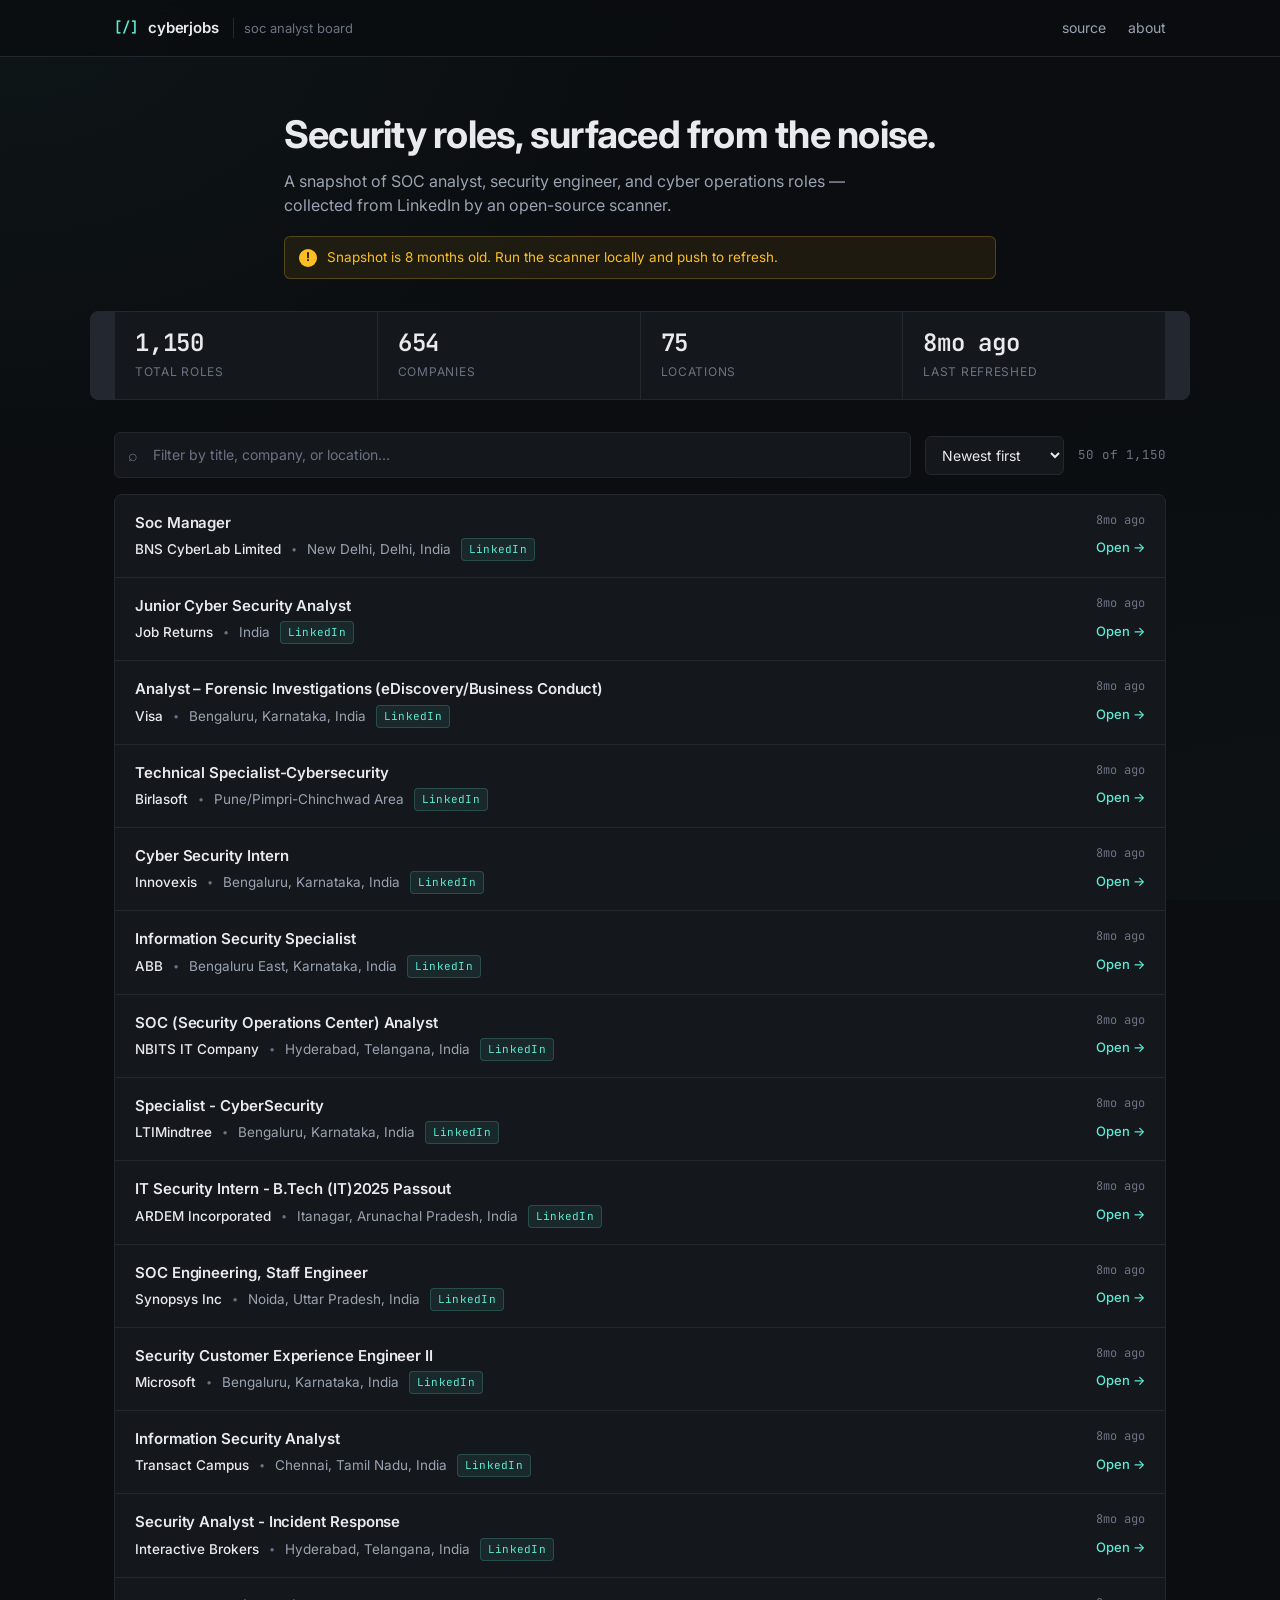
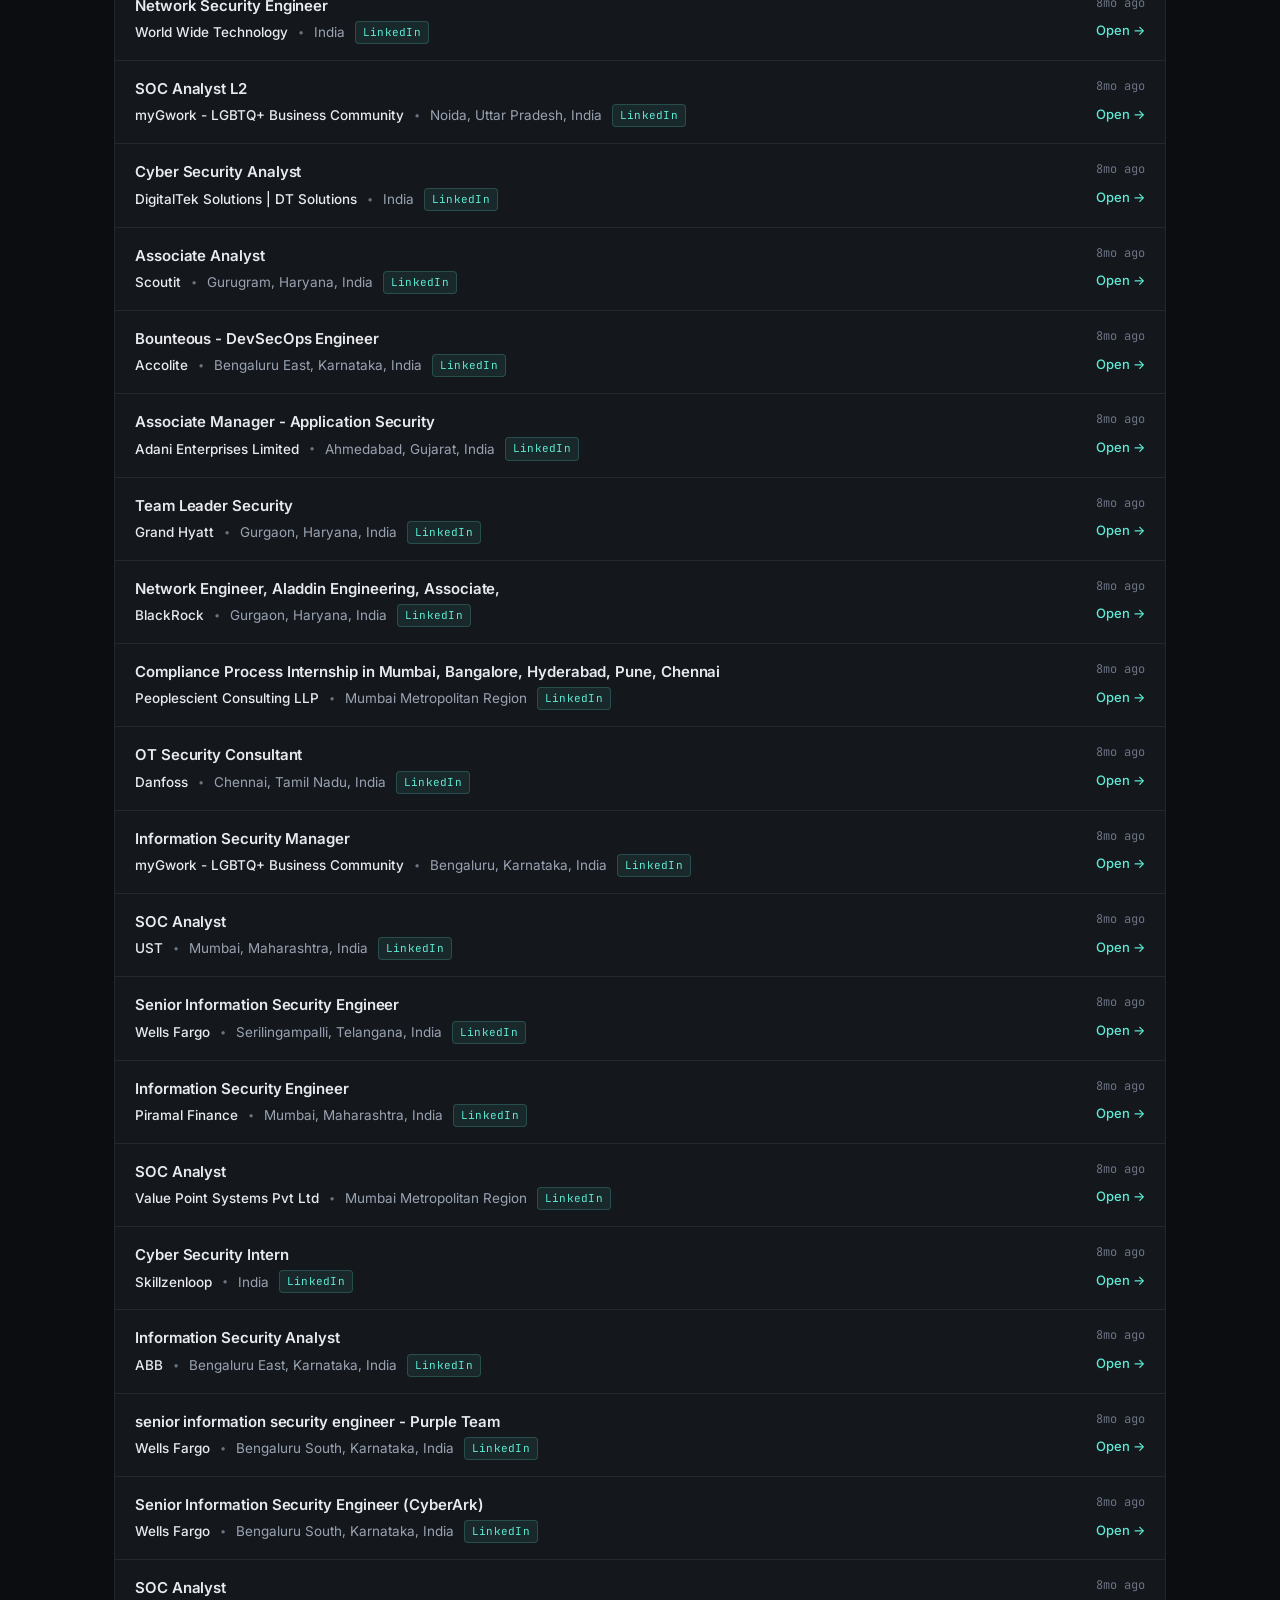
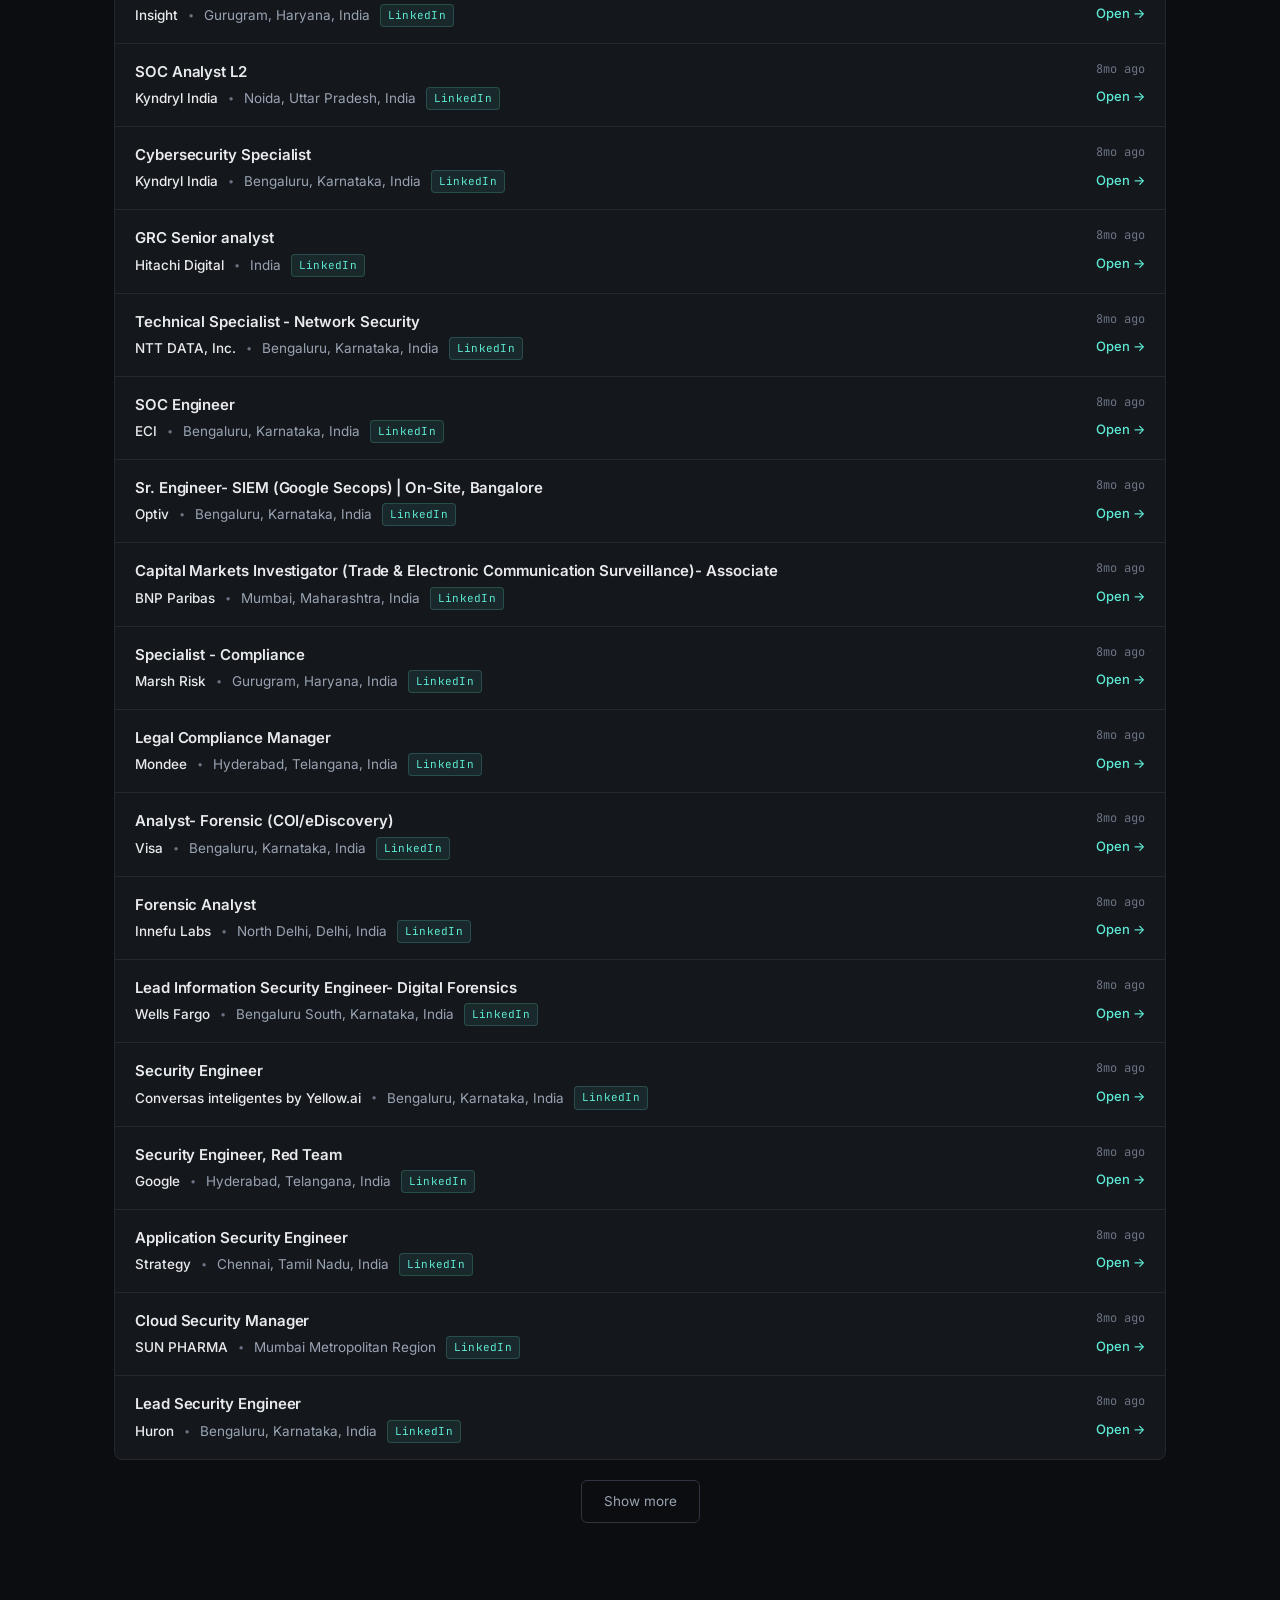
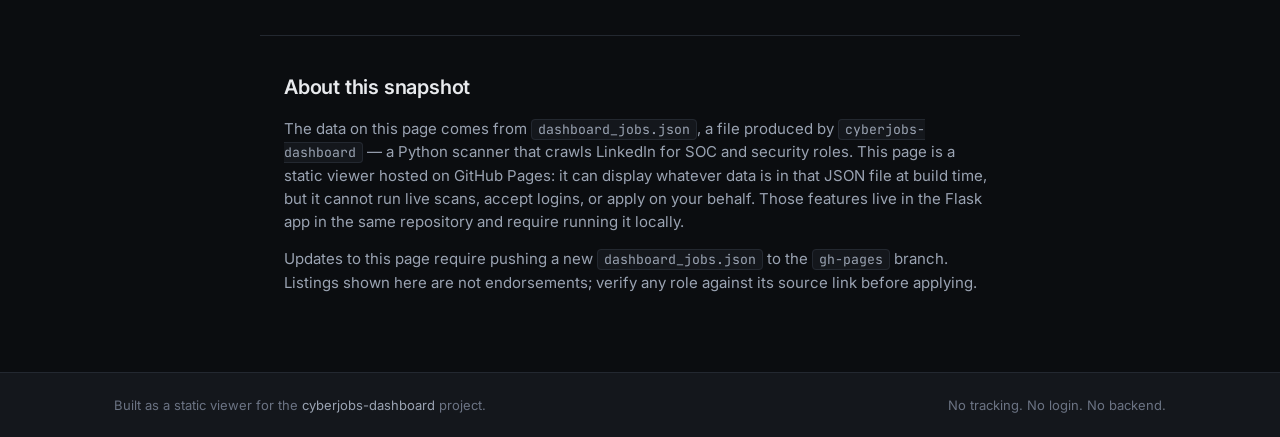
==== index.html @ ab45342b "Static GitHub Pages viewer for cyberjobs-dashboard Single-page static site that reads dashboard_jobs" ====
<!DOCTYPE html>
<html lang="en">
<head>
<meta charset="UTF-8">
<meta name="viewport" content="width=device-width, initial-scale=1.0">
<title>cyberjobs — SOC analyst job board</title>
<meta name="description" content="Curated SOC, security analyst, and cyber operations roles, scraped from LinkedIn and refreshed periodically.">
<meta name="color-scheme" content="dark">
<link rel="preconnect" href="https://fonts.googleapis.com">
<link rel="preconnect" href="https://fonts.gstatic.com" crossorigin>
<link href="https://fonts.googleapis.com/css2?family=Inter:wght@400;500;600;700&family=JetBrains+Mono:wght@400;500;600&display=swap" rel="stylesheet">
<link rel="stylesheet" href="assets/style.css">
</head>
<body>

<header class="top">
  <div class="container top__inner">
    <a class="brand" href="./">
      <span class="brand__mark" aria-hidden="true">[/]</span>
      <span class="brand__name">cyberjobs</span>
      <span class="brand__sub">soc analyst board</span>
    </a>
    <nav class="top__nav">
      <a href="https://github.com/abhiiibabariya-dev/cyberjobs-dashboard" rel="noopener">source</a>
      <a href="#about">about</a>
    </nav>
  </div>
</header>

<main>
  <section class="hero container">
    <h1>Security roles, surfaced from the noise.</h1>
    <p class="hero__lead">A snapshot of SOC analyst, security engineer, and cyber operations roles &mdash; collected from LinkedIn by an open-source scanner.</p>
    <div class="stale-banner" id="staleBanner" hidden></div>
  </section>

  <section class="stats container" aria-label="Dataset summary">
    <div class="stat">
      <div class="stat__value" id="statJobs">&mdash;</div>
      <div class="stat__label">total roles</div>
    </div>
    <div class="stat">
      <div class="stat__value" id="statCompanies">&mdash;</div>
      <div class="stat__label">companies</div>
    </div>
    <div class="stat">
      <div class="stat__value" id="statLocations">&mdash;</div>
      <div class="stat__label">locations</div>
    </div>
    <div class="stat">
      <div class="stat__value" id="statUpdated">&mdash;</div>
      <div class="stat__label">last refreshed</div>
    </div>
  </section>

  <section class="board container">
    <div class="board__controls">
      <label class="search">
        <span class="search__icon" aria-hidden="true">⌕</span>
        <input id="search" type="search" placeholder="Filter by title, company, or location…" autocomplete="off">
      </label>
      <div class="board__meta">
        <select id="sort" aria-label="Sort">
          <option value="recent">Newest first</option>
          <option value="oldest">Oldest first</option>
          <option value="company">Company A–Z</option>
        </select>
        <span class="count" id="count">0 of 0</span>
      </div>
    </div>

    <ol class="jobs" id="jobs" aria-live="polite"></ol>

    <div class="empty" id="empty" hidden>
      <p>No roles match that filter.</p>
    </div>

    <div class="loadmore" id="loadmoreWrap" hidden>
      <button id="loadmore" type="button">Show more</button>
    </div>
  </section>

  <section class="about container" id="about">
    <h2>About this snapshot</h2>
    <p>
      The data on this page comes from <code>dashboard_jobs.json</code>, a file produced by
      <a href="https://github.com/abhiiibabariya-dev/cyberjobs-dashboard" rel="noopener"><code>cyberjobs-dashboard</code></a>
      &mdash; a Python scanner that crawls LinkedIn for SOC and security roles. This page is a
      static viewer hosted on GitHub Pages: it can display whatever data is in that JSON file at
      build time, but it cannot run live scans, accept logins, or apply on your behalf.
      Those features live in the Flask app in the same repository and require running it locally.
    </p>
    <p class="muted">
      Updates to this page require pushing a new <code>dashboard_jobs.json</code> to the
      <code>gh-pages</code> branch. Listings shown here are not endorsements; verify any role
      against its source link before applying.
    </p>
  </section>
</main>

<footer class="bottom">
  <div class="container bottom__inner">
    <span>Built as a static viewer for the <a href="https://github.com/abhiiibabariya-dev/cyberjobs-dashboard" rel="noopener">cyberjobs-dashboard</a> project.</span>
    <span class="muted">No tracking. No login. No backend.</span>
  </div>
</footer>

<script src="assets/app.js"></script>
</body>
</html>
---- assets/style.css ----
:root {
  --bg: #0b0d10;
  --surface: #14171c;
  --surface-2: #1a1e25;
  --border: #232830;
  --border-strong: #2e3440;
  --text: #e8eaed;
  --text-dim: #9aa3b2;
  --text-muted: #6b7383;
  --accent: #5eead4;
  --accent-dim: #2dd4bf;
  --warn: #fbbf24;
  --shadow: 0 1px 0 rgba(255,255,255,0.02), 0 0 0 1px var(--border);
}

* { box-sizing: border-box; }
html, body { margin: 0; padding: 0; }
body {
  background: var(--bg);
  color: var(--text);
  font-family: 'Inter', system-ui, -apple-system, Segoe UI, Roboto, sans-serif;
  font-size: 15px;
  line-height: 1.55;
  -webkit-font-smoothing: antialiased;
  text-rendering: optimizeLegibility;
  background-image:
    radial-gradient(at top left, rgba(94, 234, 212, 0.04), transparent 40%),
    radial-gradient(at bottom right, rgba(94, 234, 212, 0.02), transparent 50%);
  background-attachment: fixed;
  min-height: 100vh;
}

.container {
  max-width: 1100px;
  margin: 0 auto;
  padding: 0 24px;
}

a { color: var(--accent); text-decoration: none; }
a:hover { color: var(--accent-dim); text-decoration: underline; text-underline-offset: 3px; }
code {
  font-family: 'JetBrains Mono', ui-monospace, SFMono-Regular, Menlo, monospace;
  font-size: 0.88em;
  background: var(--surface);
  border: 1px solid var(--border);
  padding: 1px 6px;
  border-radius: 4px;
  color: var(--text-dim);
}
.muted { color: var(--text-muted); }

/* Header */
.top {
  position: sticky; top: 0; z-index: 10;
  background: rgba(11,13,16,0.85);
  backdrop-filter: blur(8px);
  -webkit-backdrop-filter: blur(8px);
  border-bottom: 1px solid var(--border);
}
.top__inner {
  display: flex; align-items: center; justify-content: space-between;
  height: 56px;
}
.brand {
  display: inline-flex; align-items: center; gap: 10px;
  color: var(--text); font-weight: 600;
  text-decoration: none;
}
.brand:hover { text-decoration: none; color: var(--text); }
.brand__mark {
  font-family: 'JetBrains Mono', monospace;
  color: var(--accent);
  font-size: 14px;
  letter-spacing: 0;
}
.brand__name { font-size: 15px; letter-spacing: -0.01em; }
.brand__sub {
  color: var(--text-muted);
  font-size: 13px;
  font-weight: 400;
  border-left: 1px solid var(--border);
  padding-left: 10px;
  margin-left: 4px;
}
.top__nav { display: flex; gap: 22px; font-size: 14px; }
.top__nav a { color: var(--text-dim); }
.top__nav a:hover { color: var(--text); text-decoration: none; }

/* Hero */
.hero {
  padding: 56px 24px 24px;
  max-width: 760px;
}
.hero h1 {
  font-size: clamp(28px, 4vw, 38px);
  letter-spacing: -0.02em;
  line-height: 1.15;
  margin: 0 0 12px;
  font-weight: 700;
}
.hero__lead {
  font-size: 16px;
  color: var(--text-dim);
  margin: 0 0 12px;
  max-width: 60ch;
}
.stale-banner {
  display: flex; align-items: center; gap: 10px;
  margin-top: 18px;
  padding: 10px 14px;
  background: rgba(251, 191, 36, 0.08);
  border: 1px solid rgba(251, 191, 36, 0.25);
  color: var(--warn);
  border-radius: 6px;
  font-size: 13.5px;
}
.stale-banner::before {
  content: "!";
  display: inline-flex; align-items: center; justify-content: center;
  width: 18px; height: 18px;
  background: var(--warn); color: #1a1300;
  border-radius: 50%;
  font-weight: 700; font-size: 12px;
}

/* Stats */
.stats {
  display: grid;
  grid-template-columns: repeat(4, 1fr);
  gap: 1px;
  background: var(--border);
  border: 1px solid var(--border);
  margin: 8px auto 32px;
  border-radius: 8px;
  overflow: hidden;
}
.stat {
  background: var(--surface);
  padding: 18px 20px;
}
.stat__value {
  font-family: 'JetBrains Mono', monospace;
  font-size: 24px; font-weight: 600;
  letter-spacing: -0.01em;
  color: var(--text);
  line-height: 1.1;
}
.stat__label {
  font-size: 12px;
  color: var(--text-muted);
  text-transform: uppercase;
  letter-spacing: 0.06em;
  margin-top: 6px;
}

/* Board */
.board { padding-bottom: 64px; }
.board__controls {
  display: flex; align-items: center; gap: 14px;
  margin-bottom: 16px;
  flex-wrap: wrap;
}
.search {
  flex: 1 1 320px;
  position: relative;
  display: flex; align-items: center;
}
.search__icon {
  position: absolute; left: 14px;
  color: var(--text-muted);
  font-size: 16px;
  pointer-events: none;
}
.search input {
  width: 100%;
  padding: 11px 14px 11px 38px;
  background: var(--surface);
  border: 1px solid var(--border);
  border-radius: 6px;
  color: var(--text);
  font: inherit;
  font-size: 14px;
}
.search input:focus {
  outline: none;
  border-color: var(--accent);
  box-shadow: 0 0 0 3px rgba(94, 234, 212, 0.15);
}
.search input::placeholder { color: var(--text-muted); }

.board__meta { display: flex; align-items: center; gap: 14px; }
.board__meta select {
  padding: 9px 12px;
  background: var(--surface);
  border: 1px solid var(--border);
  border-radius: 6px;
  color: var(--text);
  font: inherit; font-size: 14px;
  cursor: pointer;
}
.board__meta select:focus { outline: none; border-color: var(--accent); }
.count {
  font-family: 'JetBrains Mono', monospace;
  font-size: 12.5px;
  color: var(--text-muted);
  white-space: nowrap;
}

/* Jobs list */
.jobs {
  list-style: none;
  margin: 0;
  padding: 0;
  border: 1px solid var(--border);
  border-radius: 8px;
  background: var(--surface);
  overflow: hidden;
}
.job {
  display: grid;
  grid-template-columns: 1fr auto;
  align-items: start;
  gap: 12px 16px;
  padding: 16px 20px;
  border-bottom: 1px solid var(--border);
  transition: background 0.12s ease;
}
.job:last-child { border-bottom: none; }
.job:hover { background: var(--surface-2); }
.job__main { min-width: 0; }
.job__title {
  margin: 0 0 4px;
  font-size: 15px;
  font-weight: 600;
  letter-spacing: -0.005em;
  color: var(--text);
}
.job__title a { color: inherit; }
.job__title a:hover { color: var(--accent); text-decoration: none; }
.job__line {
  font-size: 13.5px;
  color: var(--text-dim);
  display: flex; flex-wrap: wrap; align-items: center;
  gap: 6px 10px;
}
.job__company { color: var(--text); font-weight: 500; }
.job__sep {
  color: var(--text-muted);
  font-size: 11px;
  user-select: none;
}
.job__loc { color: var(--text-dim); }
.job__tag {
  display: inline-flex; align-items: center;
  font-family: 'JetBrains Mono', monospace;
  font-size: 11px;
  padding: 2px 7px;
  background: rgba(94, 234, 212, 0.08);
  color: var(--accent);
  border: 1px solid rgba(94, 234, 212, 0.2);
  border-radius: 4px;
  letter-spacing: 0.02em;
}
.job__side {
  display: flex; flex-direction: column; align-items: flex-end;
  gap: 8px;
  white-space: nowrap;
}
.job__date {
  font-family: 'JetBrains Mono', monospace;
  font-size: 12px;
  color: var(--text-muted);
}
.job__open {
  font-size: 13px;
  font-weight: 500;
  color: var(--accent);
}
.job__open::after { content: " →"; }
.job__open:hover { color: var(--accent-dim); text-decoration: none; }

/* Empty / load more */
.empty {
  text-align: center;
  padding: 60px 20px;
  color: var(--text-muted);
  border: 1px dashed var(--border);
  border-radius: 8px;
}
.loadmore { text-align: center; margin-top: 20px; }
.loadmore button {
  padding: 10px 22px;
  background: transparent;
  border: 1px solid var(--border-strong);
  color: var(--text-dim);
  border-radius: 6px;
  font: inherit; font-size: 13.5px;
  cursor: pointer;
  transition: border-color 0.12s, color 0.12s;
}
.loadmore button:hover {
  border-color: var(--accent);
  color: var(--accent);
}

/* About */
.about {
  margin-top: 48px;
  padding-top: 36px;
  padding-bottom: 64px;
  border-top: 1px solid var(--border);
  max-width: 760px;
}
.about h2 {
  font-size: 20px;
  font-weight: 600;
  letter-spacing: -0.01em;
  margin: 0 0 14px;
}
.about p { color: var(--text-dim); margin: 0 0 14px; }

/* Footer */
.bottom {
  border-top: 1px solid var(--border);
  background: var(--surface);
  padding: 22px 0;
  font-size: 13px;
  color: var(--text-muted);
}
.bottom__inner {
  display: flex; align-items: center; justify-content: space-between; gap: 16px;
  flex-wrap: wrap;
}
.bottom a { color: var(--text-dim); }
.bottom a:hover { color: var(--accent); text-decoration: none; }

/* Responsive */
@media (max-width: 720px) {
  .stats { grid-template-columns: repeat(2, 1fr); }
  .job { grid-template-columns: 1fr; }
  .job__side { flex-direction: row; align-items: center; justify-content: space-between; }
  .hero { padding-top: 36px; }
}

/* Accessibility */
:focus-visible { outline: 2px solid var(--accent); outline-offset: 2px; border-radius: 4px; }
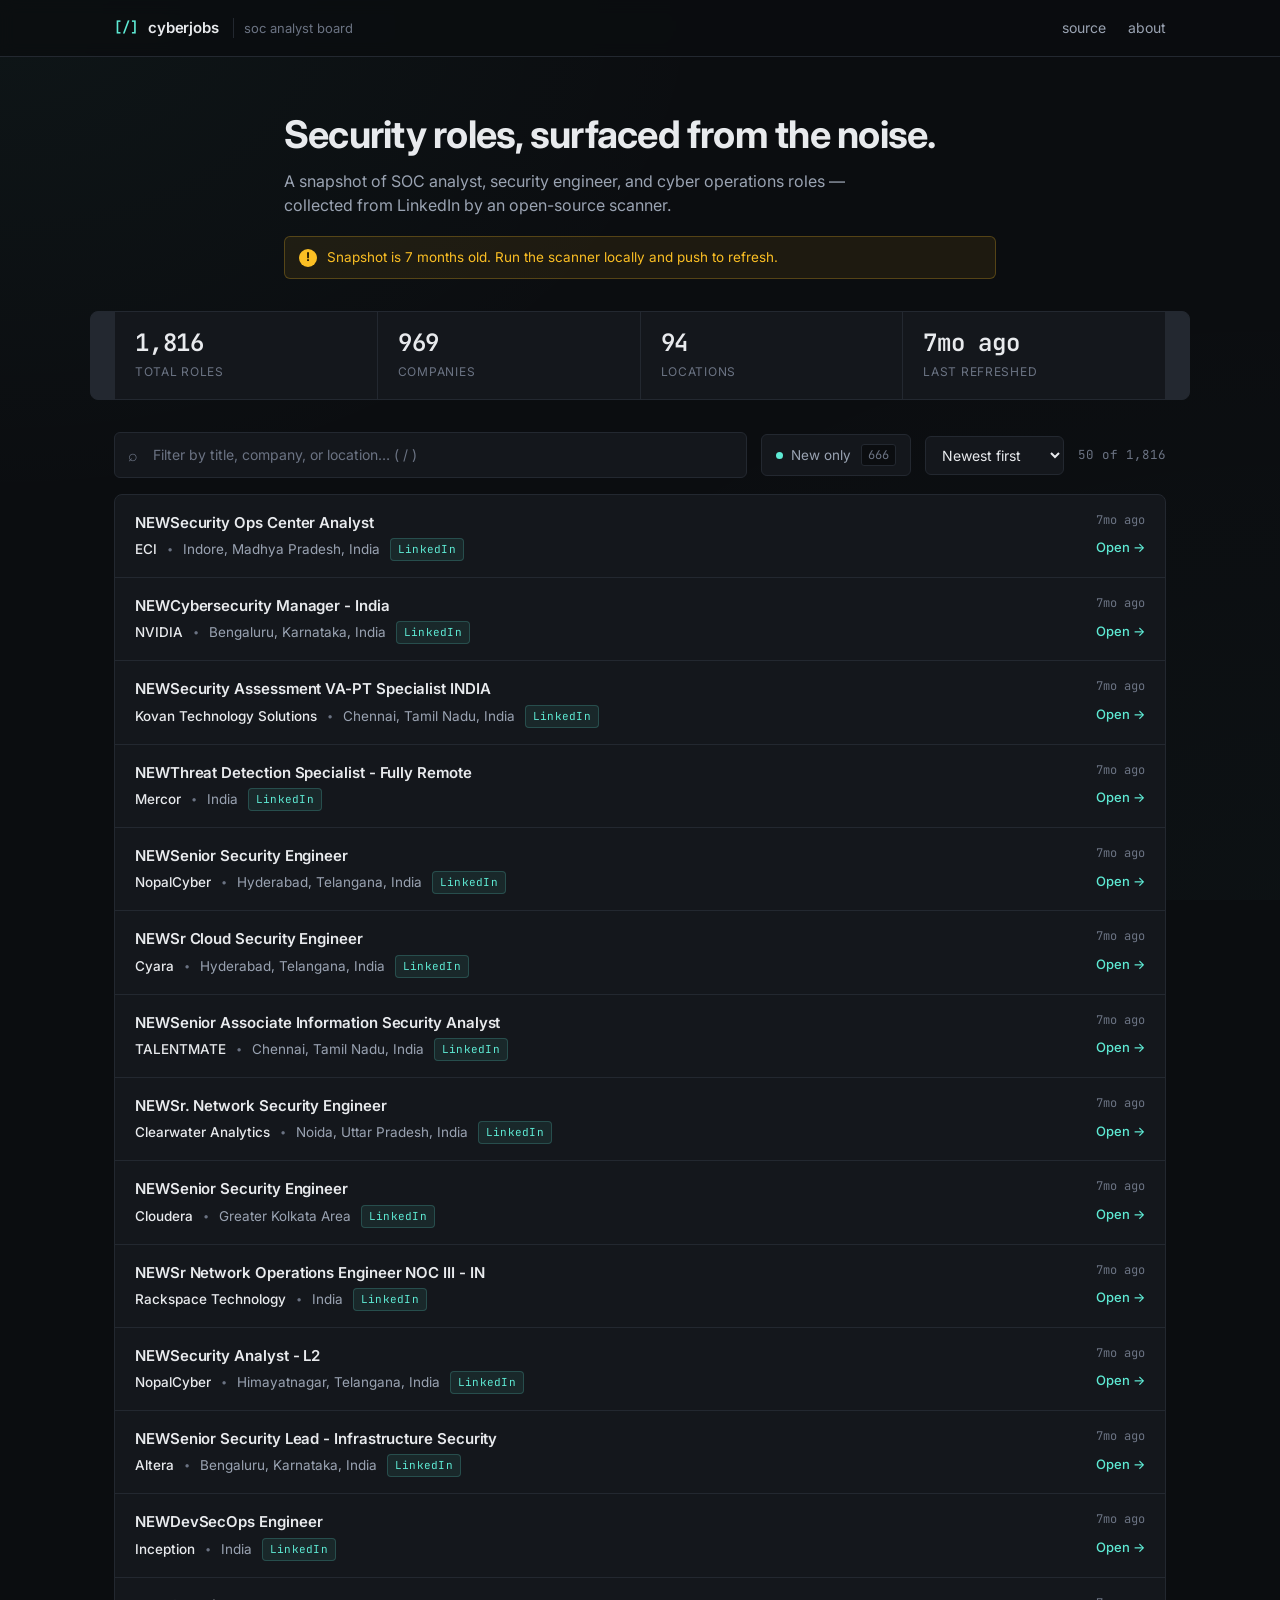
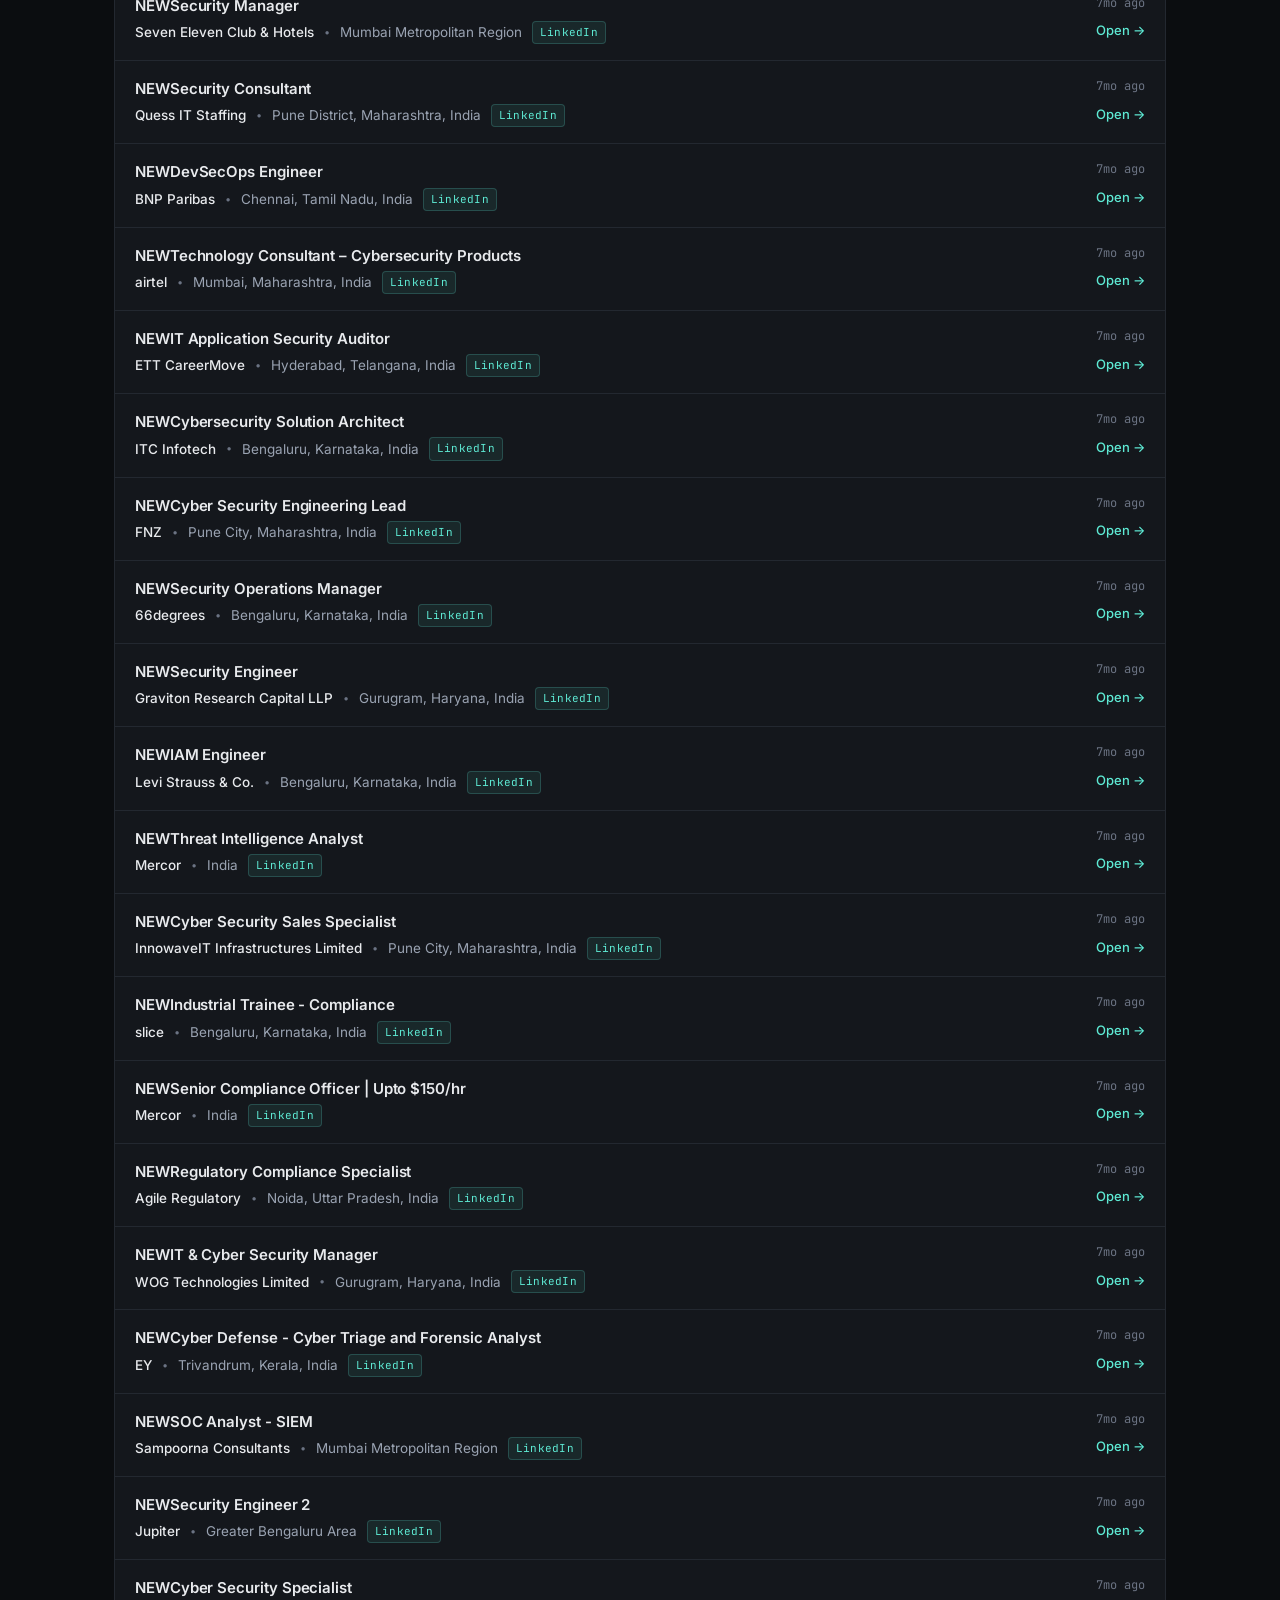
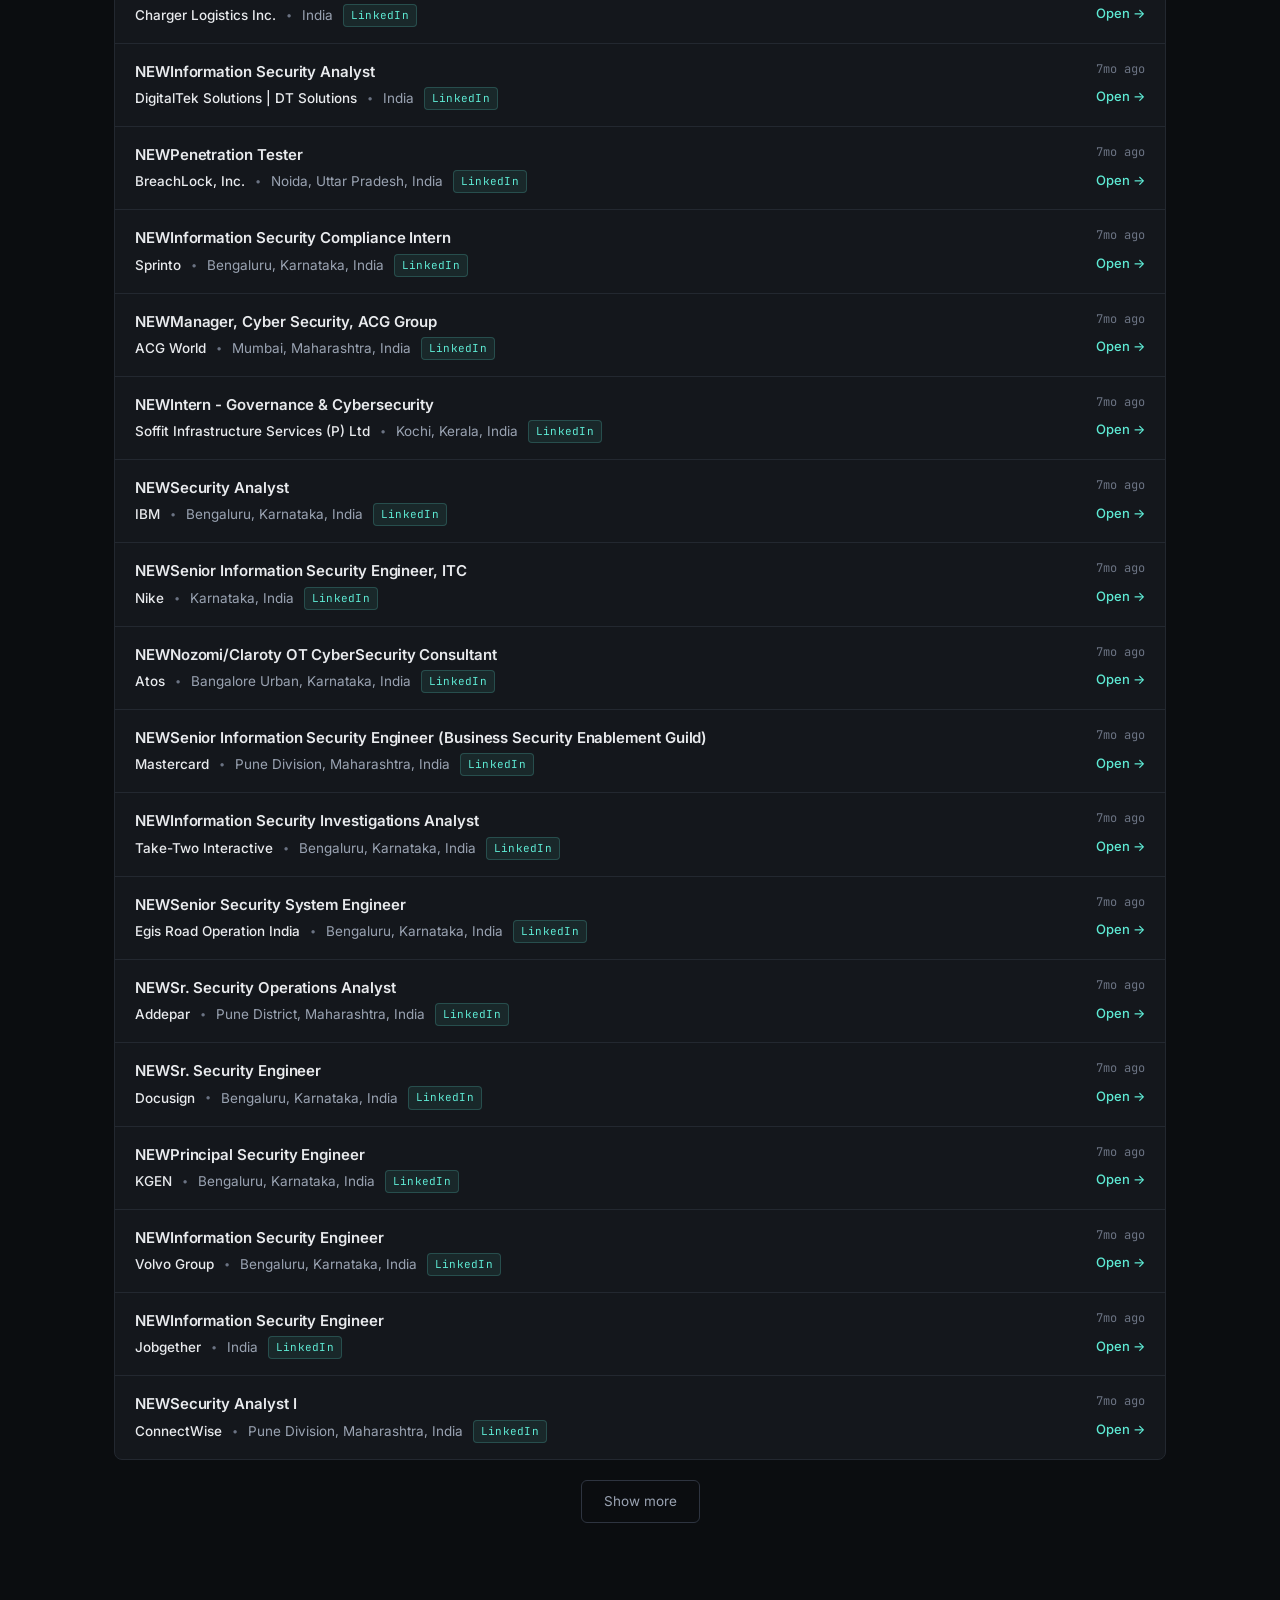
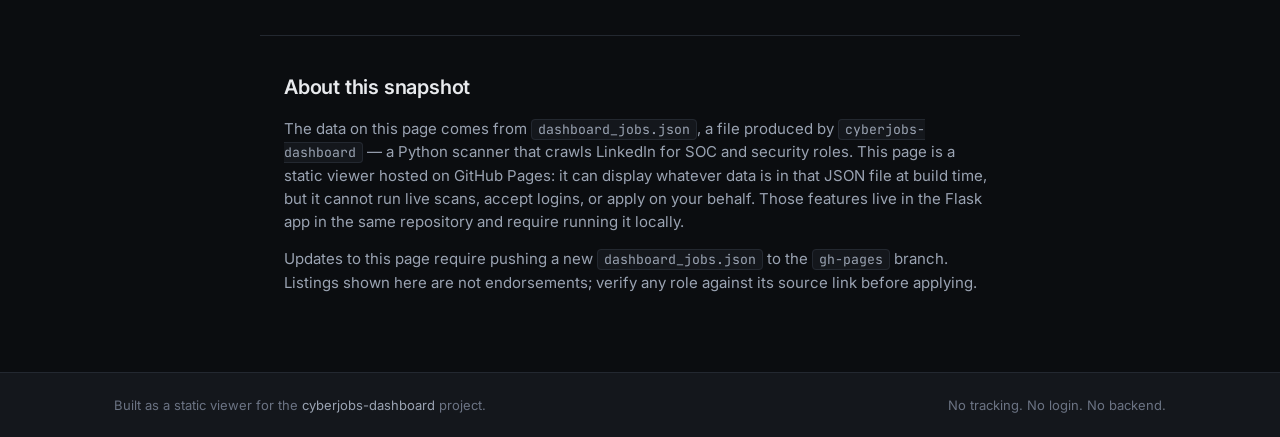
==== commit 1d02f655: "Refresh job data + add NEW filter, URL state, keyboard shortcut Data: re-scanned LinkedIn guest API " ====
--- a/index.html
+++ b/index.html
@@ -57,8 +57,13 @@
     <div class="board__controls">
       <label class="search">
         <span class="search__icon" aria-hidden="true">⌕</span>
-        <input id="search" type="search" placeholder="Filter by title, company, or location…" autocomplete="off">
+        <input id="search" type="search" placeholder="Filter by title, company, or location… ( / )" autocomplete="off">
       </label>
+      <button id="toggleNew" class="toggle-new" type="button" aria-pressed="false" hidden>
+        <span class="toggle-new__dot" aria-hidden="true"></span>
+        <span>New only</span>
+        <span class="toggle-new__count">0</span>
+      </button>
       <div class="board__meta">
         <select id="sort" aria-label="Sort">
           <option value="recent">Newest first</option>
--- a/assets/style.css
+++ b/assets/style.css
@@ -188,6 +188,51 @@
 }
 .search input::placeholder { color: var(--text-muted); }
 
+/* New-only toggle */
+.toggle-new {
+  display: inline-flex; align-items: center; gap: 8px;
+  padding: 9px 14px;
+  background: var(--surface);
+  border: 1px solid var(--border);
+  border-radius: 6px;
+  color: var(--text-dim);
+  font: inherit; font-size: 13.5px;
+  cursor: pointer;
+  transition: border-color 0.12s, color 0.12s, background 0.12s;
+}
+.toggle-new:hover { border-color: var(--border-strong); color: var(--text); }
+.toggle-new__dot {
+  width: 7px; height: 7px;
+  border-radius: 50%;
+  background: var(--accent);
+  box-shadow: 0 0 0 0 rgba(94, 234, 212, 0.4);
+  animation: pulse 2.4s infinite;
+}
+@keyframes pulse {
+  0%, 100% { box-shadow: 0 0 0 0 rgba(94, 234, 212, 0.45); }
+  50%      { box-shadow: 0 0 0 6px rgba(94, 234, 212, 0); }
+}
+.toggle-new__count {
+  font-family: 'JetBrains Mono', monospace;
+  font-size: 12px;
+  color: var(--text-muted);
+  background: var(--bg);
+  border: 1px solid var(--border);
+  padding: 1px 6px;
+  border-radius: 3px;
+  margin-left: 2px;
+}
+.toggle-new.is-active {
+  background: rgba(94, 234, 212, 0.08);
+  border-color: var(--accent);
+  color: var(--accent);
+}
+.toggle-new.is-active .toggle-new__count {
+  background: rgba(94, 234, 212, 0.15);
+  border-color: rgba(94, 234, 212, 0.3);
+  color: var(--accent);
+}
+
 .board__meta { display: flex; align-items: center; gap: 14px; }
 .board__meta select {
   padding: 9px 12px;
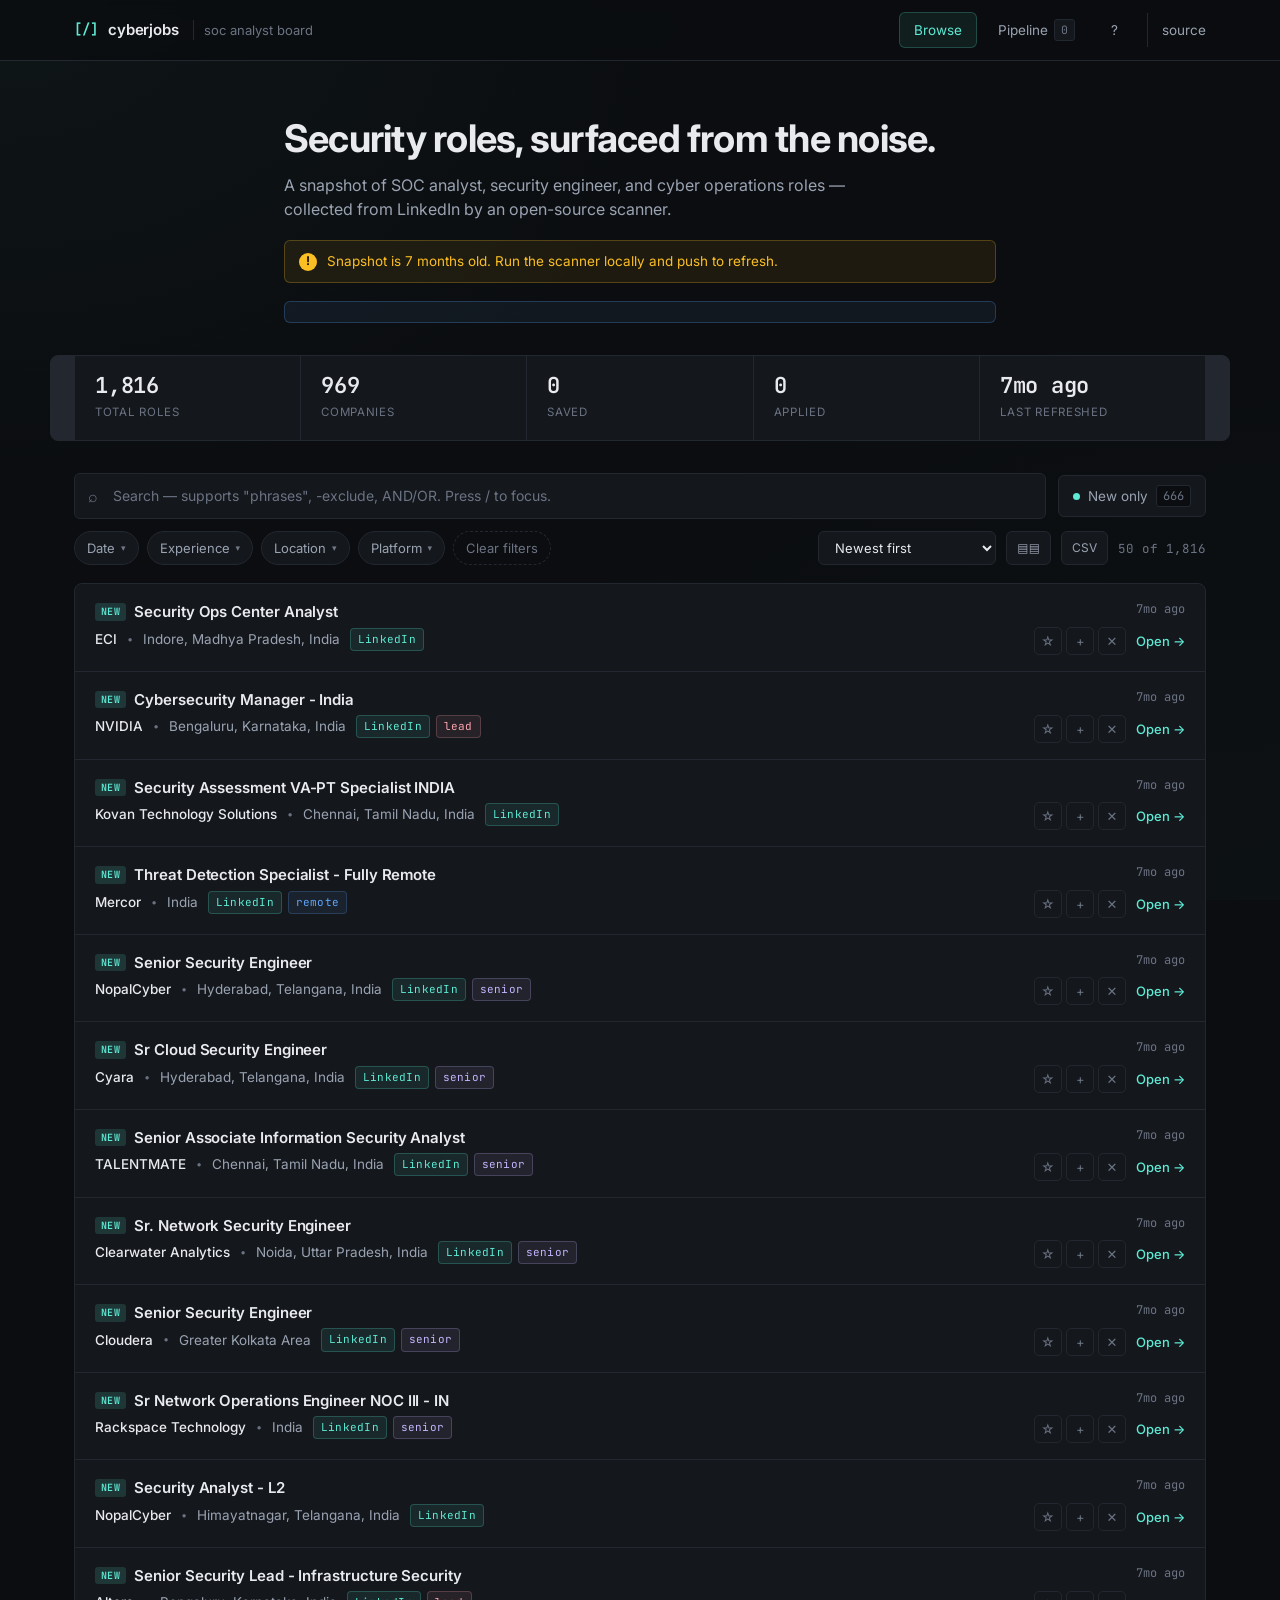
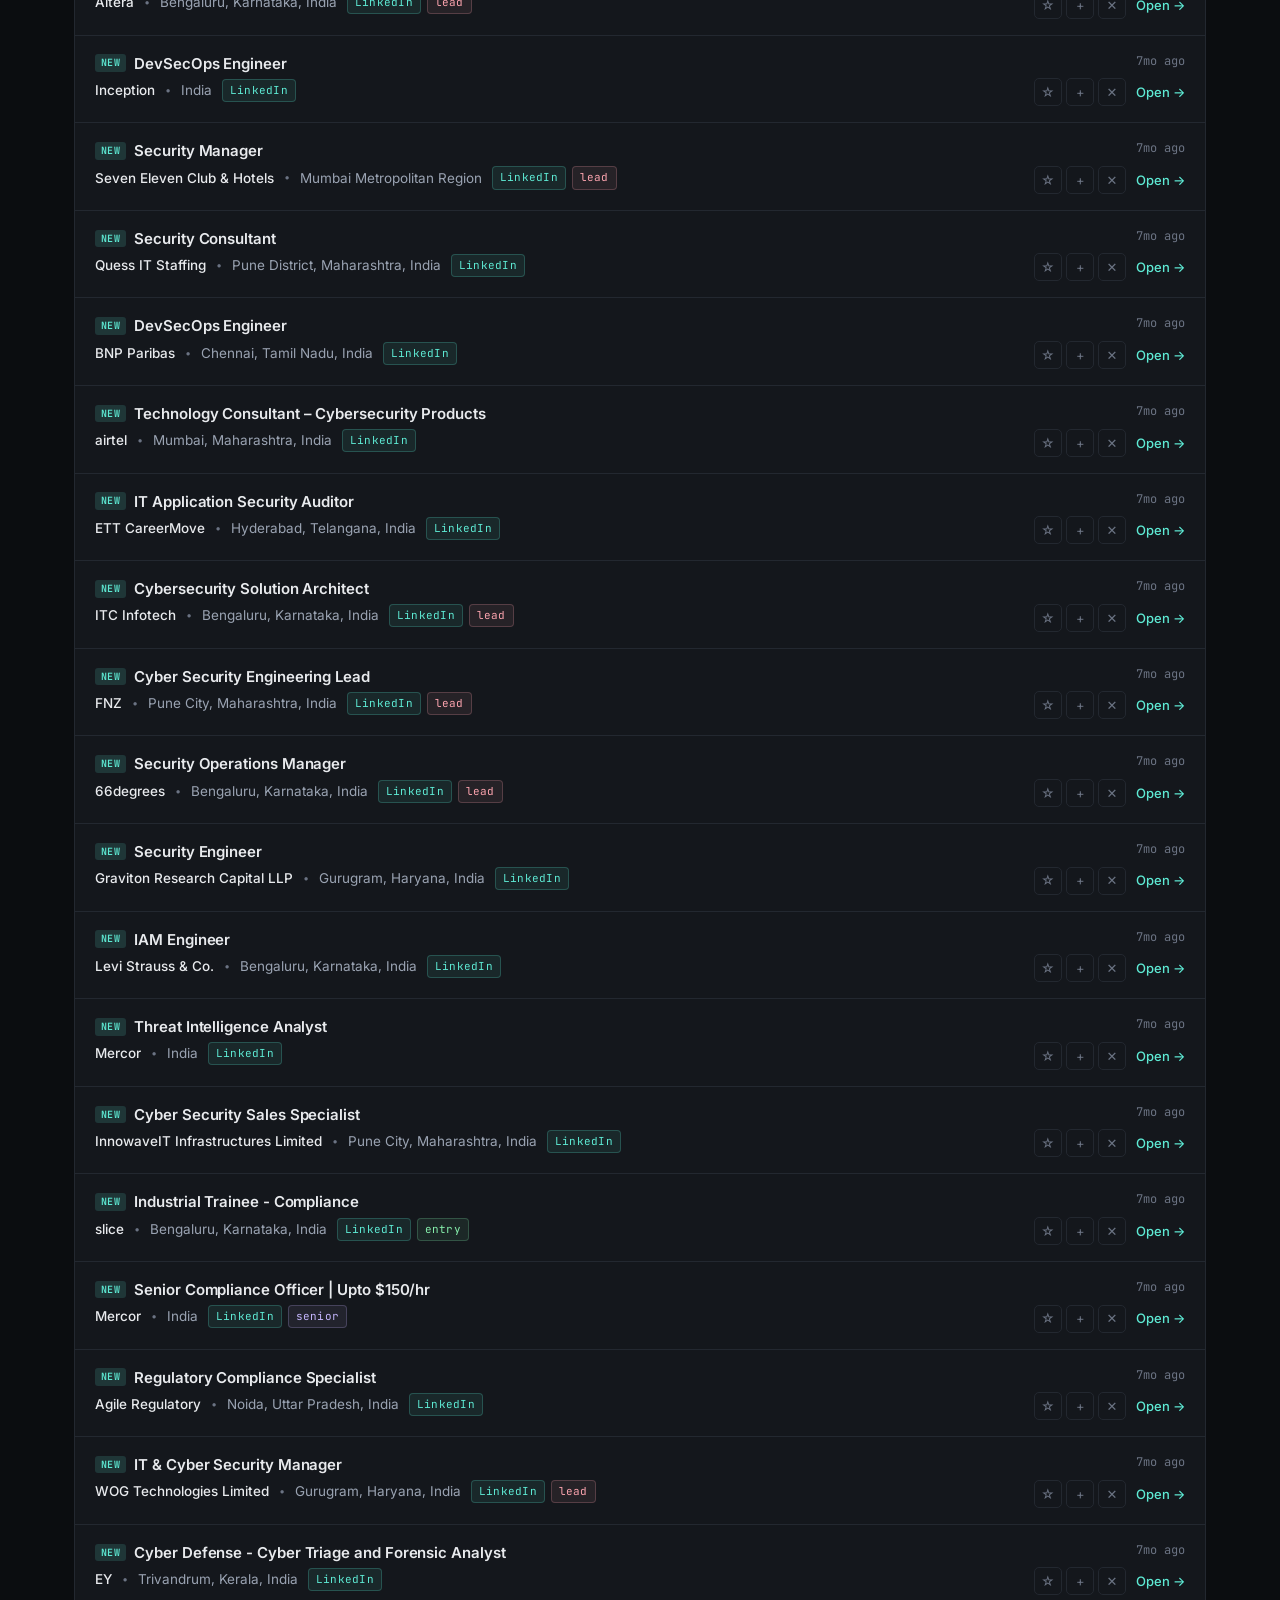
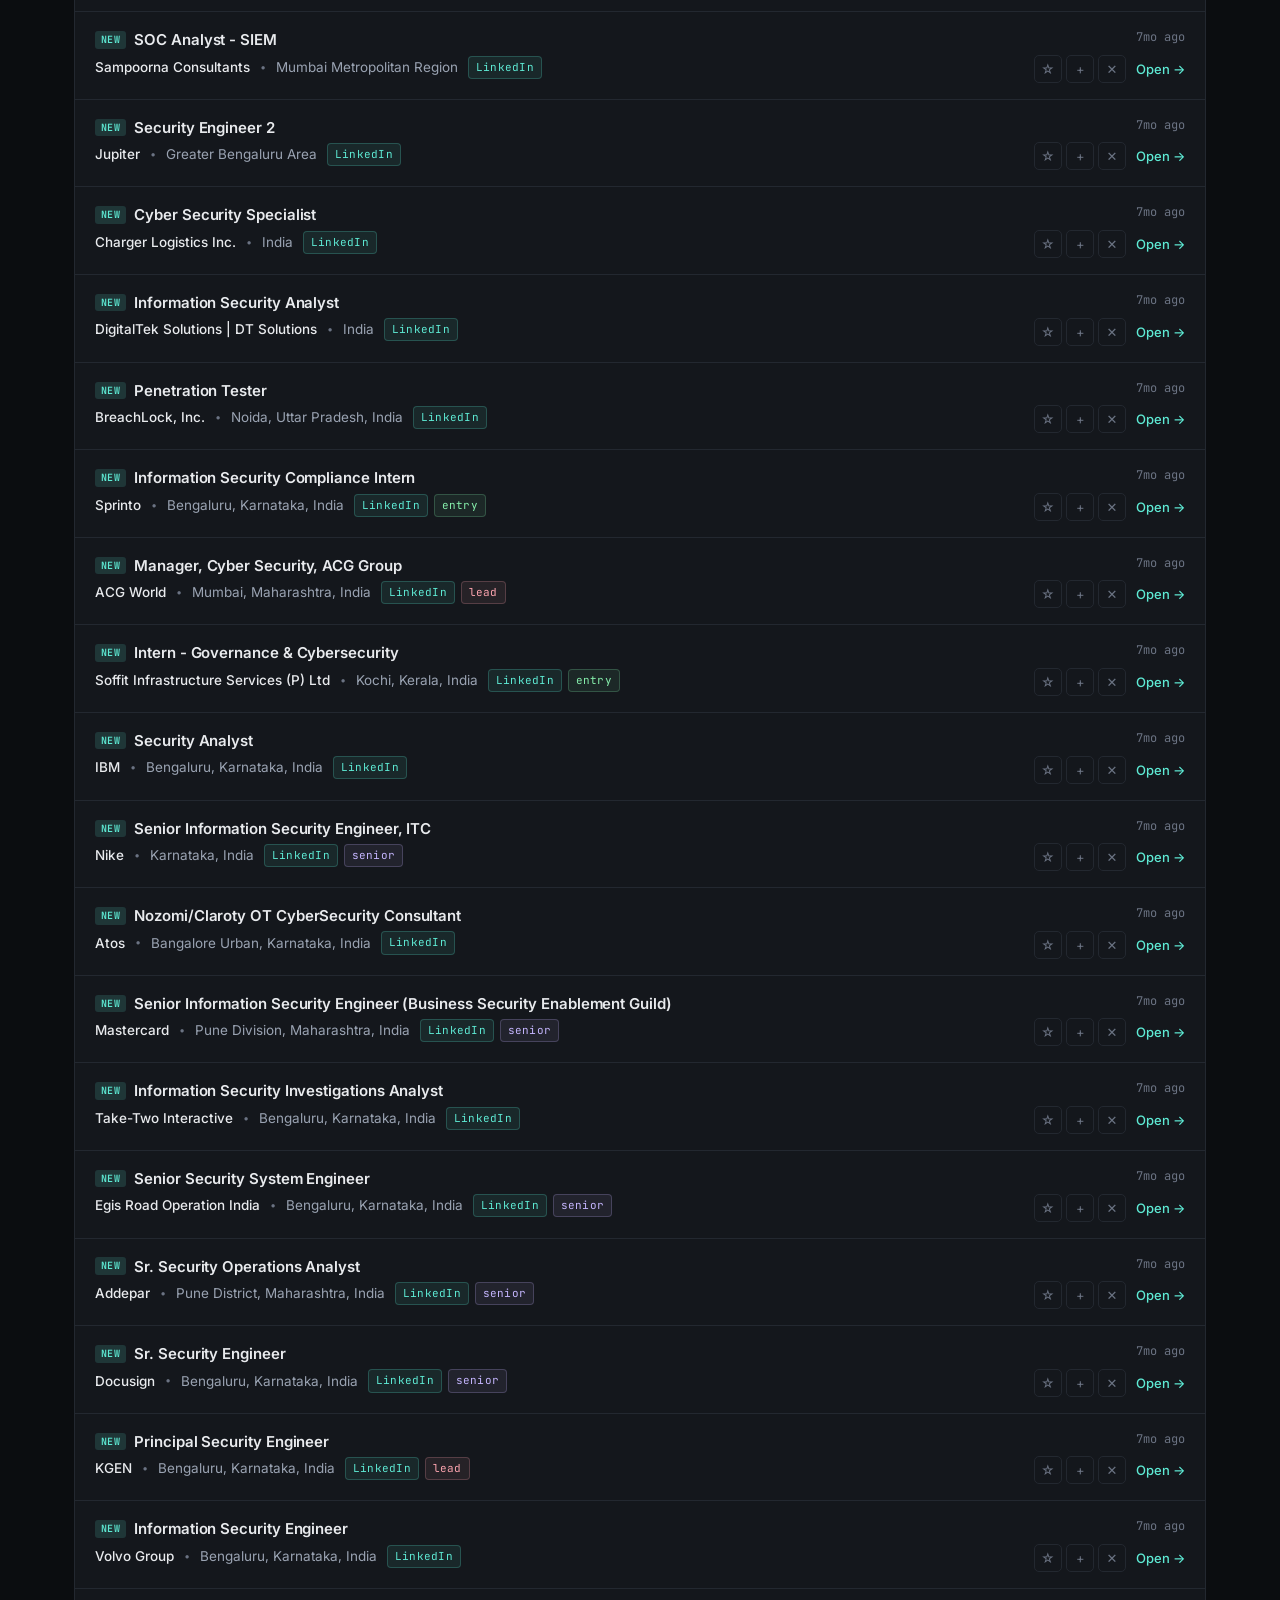
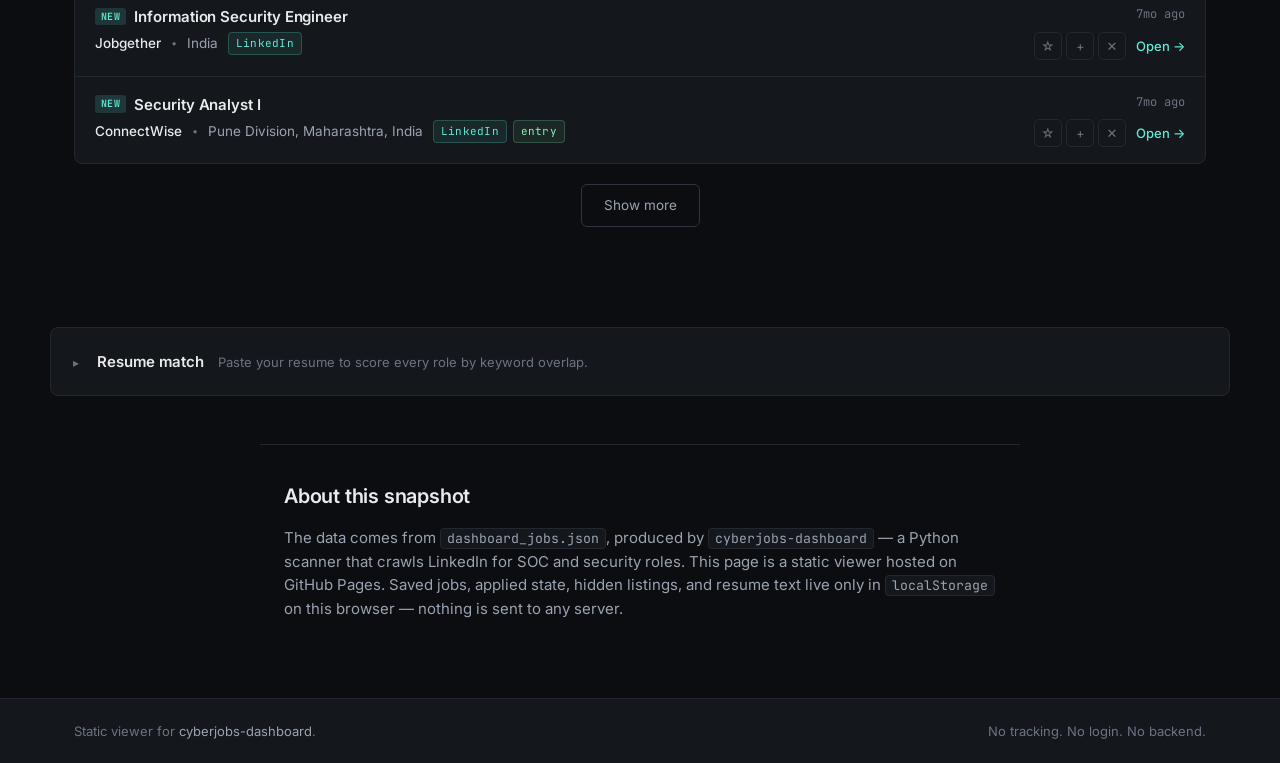
==== commit 91ab4cdb: "Advanced features: pipeline, save/apply/hide, boolean search, resume scoring Browse view: - Save (★)" ====
--- a/index.html
+++ b/index.html
@@ -21,95 +21,199 @@
       <span class="brand__sub">soc analyst board</span>
     </a>
     <nav class="top__nav">
-      <a href="https://github.com/abhiiibabariya-dev/cyberjobs-dashboard" rel="noopener">source</a>
-      <a href="#about">about</a>
+      <button class="nav-btn" data-view="list" id="navList">Browse</button>
+      <button class="nav-btn" data-view="pipeline" id="navPipeline">
+        Pipeline
+        <span class="nav-btn__count" id="pipelineCount">0</span>
+      </button>
+      <button class="nav-btn" id="openHelp" title="Keyboard shortcuts (?)">?</button>
+      <a href="https://github.com/abhiiibabariya-dev/cyberjobs-dashboard" rel="noopener" class="nav-link">source</a>
     </nav>
   </div>
 </header>
 
 <main>
-  <section class="hero container">
-    <h1>Security roles, surfaced from the noise.</h1>
-    <p class="hero__lead">A snapshot of SOC analyst, security engineer, and cyber operations roles &mdash; collected from LinkedIn by an open-source scanner.</p>
-    <div class="stale-banner" id="staleBanner" hidden></div>
+
+  <!-- ============== LIST VIEW ============== -->
+  <section class="view view--list" id="viewList">
+    <div class="hero container">
+      <h1>Security roles, surfaced from the noise.</h1>
+      <p class="hero__lead">A snapshot of SOC analyst, security engineer, and cyber operations roles &mdash; collected from LinkedIn by an open-source scanner.</p>
+      <div class="stale-banner" id="staleBanner" hidden></div>
+      <div class="diff-banner" id="diffBanner" hidden></div>
+    </div>
+
+    <section class="stats container" aria-label="Dataset summary">
+      <div class="stat">
+        <div class="stat__value" id="statJobs">&mdash;</div>
+        <div class="stat__label">total roles</div>
+      </div>
+      <div class="stat">
+        <div class="stat__value" id="statCompanies">&mdash;</div>
+        <div class="stat__label">companies</div>
+      </div>
+      <div class="stat">
+        <div class="stat__value" id="statSaved">0</div>
+        <div class="stat__label">saved</div>
+      </div>
+      <div class="stat">
+        <div class="stat__value" id="statApplied">0</div>
+        <div class="stat__label">applied</div>
+      </div>
+      <div class="stat">
+        <div class="stat__value" id="statUpdated">&mdash;</div>
+        <div class="stat__label">last refreshed</div>
+      </div>
+    </section>
+
+    <section class="board container">
+      <div class="board__controls">
+        <label class="search">
+          <span class="search__icon" aria-hidden="true">⌕</span>
+          <input id="search" type="search"
+                 placeholder='Search — supports "phrases", -exclude, AND/OR. Press / to focus.'
+                 autocomplete="off" spellcheck="false">
+        </label>
+        <button id="toggleNew" class="toggle-new" type="button" aria-pressed="false" hidden>
+          <span class="toggle-new__dot" aria-hidden="true"></span>
+          <span>New only</span>
+          <span class="toggle-new__count">0</span>
+        </button>
+      </div>
+
+      <div class="chips" id="chipBar">
+        <details class="chip-group">
+          <summary class="chip">Date <span class="chip__caret">▾</span></summary>
+          <div class="chip-menu">
+            <button class="chip-opt" data-filter="date" data-value="all">Any time</button>
+            <button class="chip-opt" data-filter="date" data-value="7">Last 7 days</button>
+            <button class="chip-opt" data-filter="date" data-value="14">Last 14 days</button>
+            <button class="chip-opt" data-filter="date" data-value="30">Last 30 days</button>
+            <button class="chip-opt" data-filter="date" data-value="90">Last 90 days</button>
+          </div>
+        </details>
+        <details class="chip-group">
+          <summary class="chip">Experience <span class="chip__caret">▾</span></summary>
+          <div class="chip-menu">
+            <button class="chip-opt" data-filter="level" data-value="all">Any level</button>
+            <button class="chip-opt" data-filter="level" data-value="entry">Entry / Junior</button>
+            <button class="chip-opt" data-filter="level" data-value="mid">Mid (L1 / L2)</button>
+            <button class="chip-opt" data-filter="level" data-value="senior">Senior / L3</button>
+            <button class="chip-opt" data-filter="level" data-value="lead">Lead / Principal</button>
+          </div>
+        </details>
+        <details class="chip-group">
+          <summary class="chip">Location <span class="chip__caret">▾</span></summary>
+          <div class="chip-menu">
+            <button class="chip-opt" data-filter="locType" data-value="all">Any location</button>
+            <button class="chip-opt" data-filter="locType" data-value="remote">Remote</button>
+            <button class="chip-opt" data-filter="locType" data-value="onsite">Onsite / Hybrid</button>
+          </div>
+        </details>
+        <details class="chip-group" id="chipPlatform">
+          <summary class="chip">Platform <span class="chip__caret">▾</span></summary>
+          <div class="chip-menu" id="platformMenu"></div>
+        </details>
+        <button class="chip chip--ghost" id="clearFilters" hidden>Clear filters</button>
+        <div class="board__meta">
+          <select id="sort" aria-label="Sort">
+            <option value="recent">Newest first</option>
+            <option value="oldest">Oldest first</option>
+            <option value="company">Company A–Z</option>
+            <option value="match">Resume match (best)</option>
+          </select>
+          <button class="density" id="density" type="button" title="Toggle density">▤▤</button>
+          <button class="density" id="exportCsv" type="button" title="Export CSV">CSV</button>
+          <span class="count" id="count">0 of 0</span>
+        </div>
+      </div>
+
+      <ol class="jobs" id="jobs" aria-live="polite"></ol>
+
+      <div class="empty" id="empty" hidden>
+        <p>No roles match. Try widening the filters or clearing them.</p>
+      </div>
+
+      <div class="loadmore" id="loadmoreWrap" hidden>
+        <button id="loadmore" type="button">Show more</button>
+      </div>
+    </section>
+
+    <section class="resume container" id="resumeSection">
+      <details>
+        <summary>
+          <span class="resume__title">Resume match</span>
+          <span class="resume__hint">Paste your resume to score every role by keyword overlap.</span>
+        </summary>
+        <div class="resume__body">
+          <textarea id="resumeText" placeholder="Paste resume text here. Stays in your browser only — never sent anywhere." spellcheck="false"></textarea>
+          <div class="resume__row">
+            <button id="scoreResume" type="button" class="btn-primary">Score &amp; sort</button>
+            <button id="clearResume" type="button" class="btn-ghost">Clear</button>
+            <span class="resume__status" id="resumeStatus"></span>
+          </div>
+        </div>
+      </details>
+    </section>
+
+    <section class="about container" id="about">
+      <h2>About this snapshot</h2>
+      <p>
+        The data comes from <code>dashboard_jobs.json</code>, produced by
+        <a href="https://github.com/abhiiibabariya-dev/cyberjobs-dashboard" rel="noopener"><code>cyberjobs-dashboard</code></a>
+        &mdash; a Python scanner that crawls LinkedIn for SOC and security roles. This page is a
+        static viewer hosted on GitHub Pages. Saved jobs, applied state, hidden listings, and
+        resume text live only in <code>localStorage</code> on this browser &mdash; nothing is sent
+        to any server.
+      </p>
+    </section>
   </section>
 
-  <section class="stats container" aria-label="Dataset summary">
-    <div class="stat">
-      <div class="stat__value" id="statJobs">&mdash;</div>
-      <div class="stat__label">total roles</div>
-    </div>
-    <div class="stat">
-      <div class="stat__value" id="statCompanies">&mdash;</div>
-      <div class="stat__label">companies</div>
-    </div>
-    <div class="stat">
-      <div class="stat__value" id="statLocations">&mdash;</div>
-      <div class="stat__label">locations</div>
-    </div>
-    <div class="stat">
-      <div class="stat__value" id="statUpdated">&mdash;</div>
-      <div class="stat__label">last refreshed</div>
-    </div>
+  <!-- ============== PIPELINE VIEW ============== -->
+  <section class="view view--pipeline container" id="viewPipeline" hidden>
+    <header class="pipeline__head">
+      <h2>Application pipeline</h2>
+      <p class="muted">Drag is not implemented &mdash; use the buttons on each card. State persists in this browser.</p>
+    </header>
+    <div class="kanban" id="kanban"></div>
   </section>
 
-  <section class="board container">
-    <div class="board__controls">
-      <label class="search">
-        <span class="search__icon" aria-hidden="true">⌕</span>
-        <input id="search" type="search" placeholder="Filter by title, company, or location… ( / )" autocomplete="off">
-      </label>
-      <button id="toggleNew" class="toggle-new" type="button" aria-pressed="false" hidden>
-        <span class="toggle-new__dot" aria-hidden="true"></span>
-        <span>New only</span>
-        <span class="toggle-new__count">0</span>
-      </button>
-      <div class="board__meta">
-        <select id="sort" aria-label="Sort">
-          <option value="recent">Newest first</option>
-          <option value="oldest">Oldest first</option>
-          <option value="company">Company A–Z</option>
-        </select>
-        <span class="count" id="count">0 of 0</span>
-      </div>
-    </div>
-
-    <ol class="jobs" id="jobs" aria-live="polite"></ol>
-
-    <div class="empty" id="empty" hidden>
-      <p>No roles match that filter.</p>
-    </div>
-
-    <div class="loadmore" id="loadmoreWrap" hidden>
-      <button id="loadmore" type="button">Show more</button>
-    </div>
-  </section>
-
-  <section class="about container" id="about">
-    <h2>About this snapshot</h2>
-    <p>
-      The data on this page comes from <code>dashboard_jobs.json</code>, a file produced by
-      <a href="https://github.com/abhiiibabariya-dev/cyberjobs-dashboard" rel="noopener"><code>cyberjobs-dashboard</code></a>
-      &mdash; a Python scanner that crawls LinkedIn for SOC and security roles. This page is a
-      static viewer hosted on GitHub Pages: it can display whatever data is in that JSON file at
-      build time, but it cannot run live scans, accept logins, or apply on your behalf.
-      Those features live in the Flask app in the same repository and require running it locally.
-    </p>
-    <p class="muted">
-      Updates to this page require pushing a new <code>dashboard_jobs.json</code> to the
-      <code>gh-pages</code> branch. Listings shown here are not endorsements; verify any role
-      against its source link before applying.
-    </p>
-  </section>
 </main>
 
 <footer class="bottom">
   <div class="container bottom__inner">
-    <span>Built as a static viewer for the <a href="https://github.com/abhiiibabariya-dev/cyberjobs-dashboard" rel="noopener">cyberjobs-dashboard</a> project.</span>
+    <span>Static viewer for <a href="https://github.com/abhiiibabariya-dev/cyberjobs-dashboard" rel="noopener">cyberjobs-dashboard</a>.</span>
     <span class="muted">No tracking. No login. No backend.</span>
   </div>
 </footer>
 
+<!-- ============== HELP DIALOG ============== -->
+<dialog id="helpDialog" class="help">
+  <form method="dialog">
+    <h3>Keyboard shortcuts</h3>
+    <ul class="help__keys">
+      <li><kbd>/</kbd> Focus search</li>
+      <li><kbd>j</kbd> / <kbd>k</kbd> Next / previous job</li>
+      <li><kbd>Enter</kbd> Open focused job</li>
+      <li><kbd>b</kbd> Toggle save (bookmark)</li>
+      <li><kbd>a</kbd> Cycle apply state (none → applied → interviewing → offer)</li>
+      <li><kbd>h</kbd> Hide focused job</li>
+      <li><kbd>g</kbd> then <kbd>l</kbd> Browse view</li>
+      <li><kbd>g</kbd> then <kbd>p</kbd> Pipeline view</li>
+      <li><kbd>?</kbd> This dialog</li>
+      <li><kbd>Esc</kbd> Close dialog / clear search</li>
+    </ul>
+    <h3>Search syntax</h3>
+    <ul class="help__syntax">
+      <li><code>soc analyst</code> &mdash; both terms must appear</li>
+      <li><code>siem OR splunk</code> &mdash; either term</li>
+      <li><code>soc -lead -intern</code> &mdash; exclude these</li>
+      <li><code>"incident response"</code> &mdash; exact phrase</li>
+    </ul>
+    <button type="submit" class="btn-primary">Close</button>
+  </form>
+</dialog>
+
 <script src="assets/app.js"></script>
 </body>
 </html>
--- a/assets/style.css
+++ b/assets/style.css
@@ -1,7 +1,9 @@
 :root {
   --bg: #0b0d10;
+  --bg-elevated: #11141a;
   --surface: #14171c;
   --surface-2: #1a1e25;
+  --surface-3: #20242c;
   --border: #232830;
   --border-strong: #2e3440;
   --text: #e8eaed;
@@ -9,8 +11,12 @@
   --text-muted: #6b7383;
   --accent: #5eead4;
   --accent-dim: #2dd4bf;
+  --accent-soft: rgba(94, 234, 212, 0.08);
+  --accent-line: rgba(94, 234, 212, 0.22);
   --warn: #fbbf24;
-  --shadow: 0 1px 0 rgba(255,255,255,0.02), 0 0 0 1px var(--border);
+  --info: #60a5fa;
+  --danger: #ef4444;
+  --shadow-sm: 0 1px 0 rgba(255,255,255,0.02), 0 0 0 1px var(--border);
 }
 
 * { box-sizing: border-box; }
@@ -30,15 +36,11 @@
   min-height: 100vh;
 }
 
-.container {
-  max-width: 1100px;
-  margin: 0 auto;
-  padding: 0 24px;
-}
+.container { max-width: 1180px; margin: 0 auto; padding: 0 24px; }
 
 a { color: var(--accent); text-decoration: none; }
 a:hover { color: var(--accent-dim); text-decoration: underline; text-underline-offset: 3px; }
-code {
+code, kbd {
   font-family: 'JetBrains Mono', ui-monospace, SFMono-Regular, Menlo, monospace;
   font-size: 0.88em;
   background: var(--surface);
@@ -47,9 +49,10 @@
   border-radius: 4px;
   color: var(--text-dim);
 }
+kbd { color: var(--text); background: var(--surface-2); border-bottom-width: 2px; }
 .muted { color: var(--text-muted); }
 
-/* Header */
+/* ─────────── Header ─────────── */
 .top {
   position: sticky; top: 0; z-index: 10;
   background: rgba(11,13,16,0.85);
@@ -59,74 +62,107 @@
 }
 .top__inner {
   display: flex; align-items: center; justify-content: space-between;
-  height: 56px;
+  height: 60px;
 }
 .brand {
   display: inline-flex; align-items: center; gap: 10px;
   color: var(--text); font-weight: 600;
-  text-decoration: none;
 }
 .brand:hover { text-decoration: none; color: var(--text); }
-.brand__mark {
-  font-family: 'JetBrains Mono', monospace;
-  color: var(--accent);
-  font-size: 14px;
-  letter-spacing: 0;
-}
+.brand__mark { font-family: 'JetBrains Mono', monospace; color: var(--accent); font-size: 14px; }
 .brand__name { font-size: 15px; letter-spacing: -0.01em; }
 .brand__sub {
+  color: var(--text-muted); font-size: 13px; font-weight: 400;
+  border-left: 1px solid var(--border); padding-left: 10px; margin-left: 4px;
+}
+.top__nav { display: flex; gap: 6px; align-items: center; }
+.nav-btn {
+  display: inline-flex; align-items: center; gap: 6px;
+  padding: 7px 14px;
+  background: transparent;
+  border: 1px solid transparent;
+  border-radius: 6px;
+  color: var(--text-dim);
+  font: inherit; font-size: 13.5px;
+  cursor: pointer;
+  transition: all 0.12s;
+}
+.nav-btn:hover { color: var(--text); background: var(--surface); }
+.nav-btn.is-active {
+  color: var(--accent);
+  background: var(--accent-soft);
+  border-color: var(--accent-line);
+}
+.nav-btn__count {
+  font-family: 'JetBrains Mono', monospace;
+  font-size: 11.5px;
   color: var(--text-muted);
-  font-size: 13px;
-  font-weight: 400;
+  background: var(--surface);
+  border: 1px solid var(--border);
+  padding: 1px 6px;
+  border-radius: 3px;
+}
+.nav-btn.is-active .nav-btn__count {
+  background: rgba(94, 234, 212, 0.15);
+  color: var(--accent);
+  border-color: var(--accent-line);
+}
+.nav-link {
+  margin-left: 8px;
+  padding: 7px 0 7px 14px;
+  color: var(--text-dim); font-size: 13.5px;
   border-left: 1px solid var(--border);
-  padding-left: 10px;
-  margin-left: 4px;
-}
-.top__nav { display: flex; gap: 22px; font-size: 14px; }
-.top__nav a { color: var(--text-dim); }
-.top__nav a:hover { color: var(--text); text-decoration: none; }
-
-/* Hero */
+}
+.nav-link:hover { color: var(--text); text-decoration: none; }
+
+/* ─────────── Hero ─────────── */
 .hero {
   padding: 56px 24px 24px;
   max-width: 760px;
 }
 .hero h1 {
   font-size: clamp(28px, 4vw, 38px);
-  letter-spacing: -0.02em;
-  line-height: 1.15;
-  margin: 0 0 12px;
-  font-weight: 700;
-}
-.hero__lead {
-  font-size: 16px;
-  color: var(--text-dim);
-  margin: 0 0 12px;
-  max-width: 60ch;
-}
-.stale-banner {
+  letter-spacing: -0.02em; line-height: 1.15;
+  margin: 0 0 12px; font-weight: 700;
+}
+.hero__lead { font-size: 16px; color: var(--text-dim); margin: 0 0 12px; max-width: 60ch; }
+
+.stale-banner, .diff-banner {
   display: flex; align-items: center; gap: 10px;
   margin-top: 18px;
   padding: 10px 14px;
+  border-radius: 6px;
+  font-size: 13.5px;
+}
+.stale-banner {
   background: rgba(251, 191, 36, 0.08);
   border: 1px solid rgba(251, 191, 36, 0.25);
   color: var(--warn);
-  border-radius: 6px;
-  font-size: 13.5px;
 }
 .stale-banner::before {
-  content: "!";
-  display: inline-flex; align-items: center; justify-content: center;
+  content: "!"; display: inline-flex; align-items: center; justify-content: center;
   width: 18px; height: 18px;
   background: var(--warn); color: #1a1300;
-  border-radius: 50%;
-  font-weight: 700; font-size: 12px;
-}
-
-/* Stats */
+  border-radius: 50%; font-weight: 700; font-size: 12px;
+}
+.diff-banner {
+  background: rgba(96, 165, 250, 0.07);
+  border: 1px solid rgba(96, 165, 250, 0.25);
+  color: var(--info);
+}
+.diff-banner strong { color: var(--text); }
+
+.link-btn {
+  background: none; border: none; padding: 0;
+  color: inherit; font: inherit; cursor: pointer;
+  text-decoration: underline; text-underline-offset: 3px;
+}
+.link-btn:hover { color: var(--text); }
+
+/* ─────────── Stats ─────────── */
 .stats {
   display: grid;
-  grid-template-columns: repeat(4, 1fr);
+  grid-template-columns: repeat(5, 1fr);
   gap: 1px;
   background: var(--border);
   border: 1px solid var(--border);
@@ -134,58 +170,38 @@
   border-radius: 8px;
   overflow: hidden;
 }
-.stat {
-  background: var(--surface);
-  padding: 18px 20px;
-}
+.stat { background: var(--surface); padding: 18px 20px; }
 .stat__value {
   font-family: 'JetBrains Mono', monospace;
-  font-size: 24px; font-weight: 600;
-  letter-spacing: -0.01em;
-  color: var(--text);
-  line-height: 1.1;
+  font-size: 22px; font-weight: 600;
+  letter-spacing: -0.01em; color: var(--text); line-height: 1.1;
 }
 .stat__label {
-  font-size: 12px;
-  color: var(--text-muted);
-  text-transform: uppercase;
-  letter-spacing: 0.06em;
+  font-size: 11.5px; color: var(--text-muted);
+  text-transform: uppercase; letter-spacing: 0.06em;
   margin-top: 6px;
 }
 
-/* Board */
+/* ─────────── Board controls ─────────── */
 .board { padding-bottom: 64px; }
 .board__controls {
-  display: flex; align-items: center; gap: 14px;
-  margin-bottom: 16px;
-  flex-wrap: wrap;
+  display: flex; align-items: center; gap: 12px;
+  margin-bottom: 12px; flex-wrap: wrap;
 }
 .search {
   flex: 1 1 320px;
-  position: relative;
-  display: flex; align-items: center;
-}
-.search__icon {
-  position: absolute; left: 14px;
-  color: var(--text-muted);
-  font-size: 16px;
-  pointer-events: none;
-}
+  position: relative; display: flex; align-items: center;
+}
+.search__icon { position: absolute; left: 14px; color: var(--text-muted); font-size: 16px; pointer-events: none; }
 .search input {
   width: 100%;
   padding: 11px 14px 11px 38px;
   background: var(--surface);
   border: 1px solid var(--border);
   border-radius: 6px;
-  color: var(--text);
-  font: inherit;
-  font-size: 14px;
-}
-.search input:focus {
-  outline: none;
-  border-color: var(--accent);
-  box-shadow: 0 0 0 3px rgba(94, 234, 212, 0.15);
-}
+  color: var(--text); font: inherit; font-size: 14px;
+}
+.search input:focus { outline: none; border-color: var(--accent); box-shadow: 0 0 0 3px rgba(94, 234, 212, 0.15); }
 .search input::placeholder { color: var(--text-muted); }
 
 /* New-only toggle */
@@ -197,15 +213,12 @@
   border-radius: 6px;
   color: var(--text-dim);
   font: inherit; font-size: 13.5px;
-  cursor: pointer;
-  transition: border-color 0.12s, color 0.12s, background 0.12s;
+  cursor: pointer; transition: all 0.12s;
 }
 .toggle-new:hover { border-color: var(--border-strong); color: var(--text); }
 .toggle-new__dot {
-  width: 7px; height: 7px;
-  border-radius: 50%;
+  width: 7px; height: 7px; border-radius: 50%;
   background: var(--accent);
-  box-shadow: 0 0 0 0 rgba(94, 234, 212, 0.4);
   animation: pulse 2.4s infinite;
 }
 @keyframes pulse {
@@ -214,48 +227,107 @@
 }
 .toggle-new__count {
   font-family: 'JetBrains Mono', monospace;
-  font-size: 12px;
-  color: var(--text-muted);
-  background: var(--bg);
-  border: 1px solid var(--border);
-  padding: 1px 6px;
-  border-radius: 3px;
-  margin-left: 2px;
+  font-size: 12px; color: var(--text-muted);
+  background: var(--bg); border: 1px solid var(--border);
+  padding: 1px 6px; border-radius: 3px;
 }
 .toggle-new.is-active {
-  background: rgba(94, 234, 212, 0.08);
-  border-color: var(--accent);
-  color: var(--accent);
+  background: var(--accent-soft);
+  border-color: var(--accent); color: var(--accent);
 }
 .toggle-new.is-active .toggle-new__count {
   background: rgba(94, 234, 212, 0.15);
-  border-color: rgba(94, 234, 212, 0.3);
-  color: var(--accent);
-}
-
-.board__meta { display: flex; align-items: center; gap: 14px; }
+  border-color: var(--accent-line); color: var(--accent);
+}
+
+/* ─────────── Filter chips ─────────── */
+.chips {
+  display: flex; flex-wrap: wrap; align-items: center;
+  gap: 8px; margin-bottom: 18px;
+}
+.chip {
+  display: inline-flex; align-items: center; gap: 6px;
+  padding: 6px 12px;
+  background: var(--surface);
+  border: 1px solid var(--border);
+  border-radius: 999px;
+  color: var(--text-dim);
+  font: inherit; font-size: 13px;
+  cursor: pointer; user-select: none;
+  list-style: none;
+  transition: all 0.12s;
+}
+.chip::-webkit-details-marker { display: none; }
+.chip:hover { border-color: var(--border-strong); color: var(--text); }
+.chip.is-active { background: var(--accent-soft); border-color: var(--accent); color: var(--accent); }
+.chip__caret { font-size: 9px; opacity: 0.7; }
+.chip-group { position: relative; }
+.chip-group[open] .chip { background: var(--surface-2); }
+.chip-menu {
+  position: absolute; top: calc(100% + 6px); left: 0;
+  z-index: 20;
+  min-width: 200px;
+  background: var(--bg-elevated);
+  border: 1px solid var(--border-strong);
+  border-radius: 8px;
+  padding: 6px;
+  box-shadow: 0 8px 24px rgba(0,0,0,0.35);
+  display: flex; flex-direction: column; gap: 2px;
+  max-height: 320px; overflow-y: auto;
+}
+.chip-opt {
+  display: flex; align-items: center; justify-content: space-between;
+  gap: 12px;
+  padding: 7px 10px;
+  background: transparent; border: none;
+  text-align: left;
+  border-radius: 4px;
+  color: var(--text-dim);
+  font: inherit; font-size: 13px;
+  cursor: pointer;
+}
+.chip-opt:hover { background: var(--surface); color: var(--text); }
+.chip-opt__count {
+  font-family: 'JetBrains Mono', monospace;
+  font-size: 11px; color: var(--text-muted);
+}
+.chip--ghost {
+  background: transparent;
+  border-style: dashed;
+  color: var(--text-muted);
+}
+.chip--ghost:hover { color: var(--danger); border-color: var(--danger); }
+
+.board__meta { display: flex; align-items: center; gap: 10px; margin-left: auto; }
 .board__meta select {
-  padding: 9px 12px;
-  background: var(--surface);
-  border: 1px solid var(--border);
-  border-radius: 6px;
-  color: var(--text);
-  font: inherit; font-size: 14px;
+  padding: 7px 12px;
+  background: var(--surface);
+  border: 1px solid var(--border);
+  border-radius: 6px;
+  color: var(--text); font: inherit; font-size: 13px;
   cursor: pointer;
 }
 .board__meta select:focus { outline: none; border-color: var(--accent); }
+.density {
+  padding: 7px 10px;
+  background: var(--surface);
+  border: 1px solid var(--border);
+  border-radius: 6px;
+  color: var(--text-dim);
+  font: inherit; font-size: 12px;
+  cursor: pointer;
+  min-width: 38px;
+}
+.density:hover { color: var(--text); border-color: var(--border-strong); }
 .count {
   font-family: 'JetBrains Mono', monospace;
-  font-size: 12.5px;
-  color: var(--text-muted);
+  font-size: 12.5px; color: var(--text-muted);
   white-space: nowrap;
 }
 
-/* Jobs list */
+/* ─────────── Jobs list ─────────── */
 .jobs {
-  list-style: none;
-  margin: 0;
-  padding: 0;
+  list-style: none; margin: 0; padding: 0;
   border: 1px solid var(--border);
   border-radius: 8px;
   background: var(--surface);
@@ -269,68 +341,123 @@
   padding: 16px 20px;
   border-bottom: 1px solid var(--border);
   transition: background 0.12s ease;
+  position: relative;
 }
 .job:last-child { border-bottom: none; }
-.job:hover { background: var(--surface-2); }
+.job:hover, .job.is-focused { background: var(--surface-2); }
+.job.is-focused::before {
+  content: ""; position: absolute; left: 0; top: 0; bottom: 0;
+  width: 3px; background: var(--accent);
+}
+.job.is-saved::before {
+  content: ""; position: absolute; left: 0; top: 0; bottom: 0;
+  width: 3px; background: var(--warn);
+}
+.job.is-saved.is-focused::before { background: var(--warn); box-shadow: inset 3px 0 0 var(--accent); }
+.job.is-applied { background: rgba(96, 165, 250, 0.04); }
+.job.is-interviewing { background: rgba(94, 234, 212, 0.05); }
+.job.is-offer { background: rgba(34, 197, 94, 0.06); }
+.job.is-rejected { opacity: 0.55; }
+
 .job__main { min-width: 0; }
 .job__title {
   margin: 0 0 4px;
-  font-size: 15px;
-  font-weight: 600;
-  letter-spacing: -0.005em;
-  color: var(--text);
+  font-size: 15px; font-weight: 600;
+  letter-spacing: -0.005em; color: var(--text);
+  display: flex; align-items: center; gap: 6px; flex-wrap: wrap;
 }
 .job__title a { color: inherit; }
 .job__title a:hover { color: var(--accent); text-decoration: none; }
 .job__line {
-  font-size: 13.5px;
-  color: var(--text-dim);
+  font-size: 13.5px; color: var(--text-dim);
   display: flex; flex-wrap: wrap; align-items: center;
   gap: 6px 10px;
 }
 .job__company { color: var(--text); font-weight: 500; }
-.job__sep {
-  color: var(--text-muted);
-  font-size: 11px;
-  user-select: none;
-}
+.job__sep { color: var(--text-muted); font-size: 11px; user-select: none; }
 .job__loc { color: var(--text-dim); }
+.job__tags { display: inline-flex; gap: 6px; flex-wrap: wrap; }
 .job__tag {
   display: inline-flex; align-items: center;
   font-family: 'JetBrains Mono', monospace;
   font-size: 11px;
   padding: 2px 7px;
-  background: rgba(94, 234, 212, 0.08);
+  background: var(--accent-soft);
   color: var(--accent);
-  border: 1px solid rgba(94, 234, 212, 0.2);
+  border: 1px solid var(--accent-line);
   border-radius: 4px;
   letter-spacing: 0.02em;
 }
+.job__tag--level[data-level="entry"]  { color: #86efac; background: rgba(134, 239, 172, 0.08); border-color: rgba(134, 239, 172, 0.22); }
+.job__tag--level[data-level="senior"] { color: #c4b5fd; background: rgba(196, 181, 253, 0.08); border-color: rgba(196, 181, 253, 0.22); }
+.job__tag--level[data-level="lead"]   { color: #fda4af; background: rgba(253, 164, 175, 0.08); border-color: rgba(253, 164, 175, 0.22); }
+.job__tag--remote { color: var(--info); background: rgba(96, 165, 250, 0.08); border-color: rgba(96, 165, 250, 0.22); }
+
+.job__stage {
+  margin-top: 6px;
+  font-size: 12px;
+  color: var(--text-muted);
+}
+.job__stage strong { color: var(--text); text-transform: capitalize; font-family: 'JetBrains Mono', monospace; }
+
 .job__side {
   display: flex; flex-direction: column; align-items: flex-end;
-  gap: 8px;
-  white-space: nowrap;
-}
-.job__date {
-  font-family: 'JetBrains Mono', monospace;
-  font-size: 12px;
+  gap: 8px; white-space: nowrap;
+}
+.job__date { font-family: 'JetBrains Mono', monospace; font-size: 12px; color: var(--text-muted); }
+.job__actions { display: inline-flex; align-items: center; gap: 4px; }
+.iconbtn {
+  display: inline-flex; align-items: center; justify-content: center;
+  width: 28px; height: 28px;
+  background: transparent;
+  border: 1px solid var(--border);
+  border-radius: 5px;
   color: var(--text-muted);
+  font: inherit; font-size: 13px;
+  cursor: pointer;
+  transition: all 0.12s;
+}
+.iconbtn:hover { color: var(--text); border-color: var(--border-strong); }
+.iconbtn.is-active {
+  color: var(--accent); border-color: var(--accent);
+  background: var(--accent-soft);
 }
 .job__open {
-  font-size: 13px;
-  font-weight: 500;
-  color: var(--accent);
+  font-size: 13px; font-weight: 500; color: var(--accent);
+  margin-left: 6px;
 }
 .job__open::after { content: " →"; }
 .job__open:hover { color: var(--accent-dim); text-decoration: none; }
 
-/* Empty / load more */
+/* ─────────── Badges ─────────── */
+.badge {
+  display: inline-flex; align-items: center;
+  font-family: 'JetBrains Mono', monospace;
+  font-size: 10px; font-weight: 600;
+  padding: 1px 6px;
+  border-radius: 3px;
+  letter-spacing: 0.04em;
+  margin-right: 2px;
+}
+.badge--new { background: rgba(94, 234, 212, 0.15); color: var(--accent); }
+.badge--diff { background: rgba(96, 165, 250, 0.18); color: var(--info); }
+.badge--score { background: rgba(196, 181, 253, 0.15); color: #c4b5fd; }
+
+/* ─────────── Compact density ─────────── */
+body.compact .job { padding: 9px 16px; }
+body.compact .job__title { font-size: 14px; margin-bottom: 2px; }
+body.compact .job__line { font-size: 12.5px; }
+body.compact .job__stage { display: none; }
+body.compact .iconbtn { width: 24px; height: 24px; font-size: 11px; }
+body.compact .job__open { font-size: 12px; }
+body.compact .stat { padding: 12px 16px; }
+body.compact .stat__value { font-size: 18px; }
+
+/* ─────────── Empty / load more ─────────── */
 .empty {
-  text-align: center;
-  padding: 60px 20px;
+  text-align: center; padding: 60px 20px;
   color: var(--text-muted);
-  border: 1px dashed var(--border);
-  border-radius: 8px;
+  border: 1px dashed var(--border); border-radius: 8px;
 }
 .loadmore { text-align: center; margin-top: 20px; }
 .loadmore button {
@@ -341,51 +468,203 @@
   border-radius: 6px;
   font: inherit; font-size: 13.5px;
   cursor: pointer;
-  transition: border-color 0.12s, color 0.12s;
-}
-.loadmore button:hover {
+}
+.loadmore button:hover { border-color: var(--accent); color: var(--accent); }
+
+/* ─────────── Resume section ─────────── */
+.resume {
+  margin-top: 36px;
+  padding: 22px;
+  background: var(--surface);
+  border: 1px solid var(--border);
+  border-radius: 8px;
+}
+.resume details { padding: 0; }
+.resume summary {
+  cursor: pointer; list-style: none;
+  display: flex; flex-wrap: wrap; align-items: baseline; gap: 14px;
+}
+.resume summary::-webkit-details-marker { display: none; }
+.resume summary::before {
+  content: "▸"; color: var(--text-muted); font-size: 12px; margin-right: 4px;
+  transition: transform 0.15s;
+  display: inline-block;
+}
+.resume details[open] summary::before { transform: rotate(90deg); }
+.resume__title { font-weight: 600; color: var(--text); font-size: 15px; }
+.resume__hint { color: var(--text-muted); font-size: 13px; }
+.resume__body { margin-top: 16px; }
+.resume__body textarea {
+  width: 100%; min-height: 160px;
+  padding: 12px;
+  background: var(--bg);
+  border: 1px solid var(--border);
+  border-radius: 6px;
+  color: var(--text);
+  font-family: 'JetBrains Mono', monospace; font-size: 12px;
+  resize: vertical;
+}
+.resume__body textarea:focus { outline: none; border-color: var(--accent); }
+.resume__row {
+  margin-top: 12px;
+  display: flex; align-items: center; gap: 10px; flex-wrap: wrap;
+}
+.resume__status { color: var(--text-muted); font-size: 13px; }
+
+.btn-primary, .btn-ghost {
+  padding: 9px 18px;
+  border-radius: 6px;
+  font: inherit; font-size: 13.5px; font-weight: 500;
+  cursor: pointer; border: 1px solid transparent;
+  transition: all 0.12s;
+}
+.btn-primary {
+  background: var(--accent); color: #062f2a;
   border-color: var(--accent);
-  color: var(--accent);
-}
-
-/* About */
+}
+.btn-primary:hover { background: var(--accent-dim); border-color: var(--accent-dim); }
+.btn-ghost {
+  background: transparent; color: var(--text-dim);
+  border-color: var(--border-strong);
+}
+.btn-ghost:hover { color: var(--text); border-color: var(--border-strong); background: var(--surface); }
+
+/* ─────────── Pipeline / Kanban ─────────── */
+.view--pipeline { padding: 36px 24px 64px; }
+.pipeline__head h2 { font-size: 22px; margin: 0 0 4px; letter-spacing: -0.01em; }
+.pipeline__head .muted { font-size: 13px; margin: 0 0 24px; }
+
+.kanban {
+  display: grid;
+  grid-template-columns: repeat(5, minmax(240px, 1fr));
+  gap: 14px;
+}
+.kanban-col {
+  background: var(--surface);
+  border: 1px solid var(--border);
+  border-radius: 8px;
+  display: flex; flex-direction: column;
+  min-height: 200px;
+}
+.kanban-col__head {
+  padding: 12px 14px;
+  border-bottom: 1px solid var(--border);
+  display: flex; align-items: center; justify-content: space-between;
+  background: var(--surface-2);
+  border-radius: 8px 8px 0 0;
+}
+.kanban-col__name {
+  text-transform: capitalize;
+  font-weight: 600; font-size: 13.5px;
+  color: var(--text);
+}
+.kanban-col[data-stage="saved"]        .kanban-col__name { color: var(--warn); }
+.kanban-col[data-stage="applied"]      .kanban-col__name { color: var(--info); }
+.kanban-col[data-stage="interviewing"] .kanban-col__name { color: var(--accent); }
+.kanban-col[data-stage="offer"]        .kanban-col__name { color: #86efac; }
+.kanban-col[data-stage="rejected"]     .kanban-col__name { color: var(--text-muted); }
+.kanban-col__count {
+  font-family: 'JetBrains Mono', monospace;
+  font-size: 11.5px;
+  color: var(--text-muted);
+  background: var(--bg); border: 1px solid var(--border);
+  padding: 1px 8px; border-radius: 3px;
+}
+.kanban-col__body { padding: 10px; display: flex; flex-direction: column; gap: 8px; }
+.kanban-col__empty { color: var(--text-muted); font-size: 13px; text-align: center; padding: 24px 8px; margin: 0; }
+
+.kanban-card {
+  padding: 10px 12px;
+  background: var(--bg);
+  border: 1px solid var(--border);
+  border-radius: 6px;
+  display: flex; flex-direction: column; gap: 6px;
+}
+.kanban-card__title {
+  margin: 0; font-size: 13px; font-weight: 500;
+  line-height: 1.35; color: var(--text);
+}
+.kanban-card__title a { color: inherit; }
+.kanban-card__title a:hover { color: var(--accent); text-decoration: none; }
+.kanban-card__sub { font-size: 12px; color: var(--text-dim); display: flex; flex-wrap: wrap; gap: 4px; }
+.kanban-card__foot {
+  display: flex; align-items: center; justify-content: space-between;
+  font-size: 11px; margin-top: 2px;
+}
+.kanban-card__actions { display: flex; gap: 3px; }
+.kanban-move {
+  width: 22px; height: 22px;
+  background: transparent; border: 1px solid var(--border);
+  border-radius: 4px;
+  color: var(--text-muted);
+  font: inherit; font-size: 11px;
+  cursor: pointer;
+}
+.kanban-move:hover { color: var(--text); border-color: var(--border-strong); }
+.kanban-move--remove:hover { color: var(--danger); border-color: var(--danger); }
+
+/* ─────────── Help dialog ─────────── */
+.help {
+  background: var(--bg-elevated);
+  border: 1px solid var(--border-strong);
+  border-radius: 10px;
+  color: var(--text);
+  padding: 24px 28px;
+  max-width: 540px; width: 90%;
+  box-shadow: 0 16px 60px rgba(0,0,0,0.6);
+}
+.help::backdrop { background: rgba(0,0,0,0.55); backdrop-filter: blur(2px); }
+.help h3 { margin: 0 0 10px; font-size: 14px; color: var(--text-dim); text-transform: uppercase; letter-spacing: 0.06em; font-weight: 600; }
+.help h3:not(:first-child) { margin-top: 22px; }
+.help__keys, .help__syntax {
+  list-style: none; padding: 0; margin: 0;
+  display: flex; flex-direction: column; gap: 6px;
+  font-size: 13.5px;
+}
+.help__keys li, .help__syntax li {
+  display: flex; align-items: center; gap: 10px;
+  color: var(--text-dim);
+}
+.help__syntax li code { background: var(--surface); }
+.help button[type="submit"] { margin-top: 22px; }
+
+/* ─────────── About / Footer ─────────── */
 .about {
   margin-top: 48px;
-  padding-top: 36px;
-  padding-bottom: 64px;
+  padding-top: 36px; padding-bottom: 64px;
   border-top: 1px solid var(--border);
   max-width: 760px;
 }
-.about h2 {
-  font-size: 20px;
-  font-weight: 600;
-  letter-spacing: -0.01em;
-  margin: 0 0 14px;
-}
+.about h2 { font-size: 20px; font-weight: 600; letter-spacing: -0.01em; margin: 0 0 14px; }
 .about p { color: var(--text-dim); margin: 0 0 14px; }
 
-/* Footer */
 .bottom {
   border-top: 1px solid var(--border);
   background: var(--surface);
   padding: 22px 0;
-  font-size: 13px;
-  color: var(--text-muted);
-}
-.bottom__inner {
-  display: flex; align-items: center; justify-content: space-between; gap: 16px;
-  flex-wrap: wrap;
-}
+  font-size: 13px; color: var(--text-muted);
+}
+.bottom__inner { display: flex; align-items: center; justify-content: space-between; gap: 16px; flex-wrap: wrap; }
 .bottom a { color: var(--text-dim); }
 .bottom a:hover { color: var(--accent); text-decoration: none; }
 
-/* Responsive */
+/* ─────────── Responsive ─────────── */
+@media (max-width: 920px) {
+  .stats { grid-template-columns: repeat(3, 1fr); }
+  .kanban { grid-template-columns: 1fr 1fr; }
+}
 @media (max-width: 720px) {
   .stats { grid-template-columns: repeat(2, 1fr); }
   .job { grid-template-columns: 1fr; }
   .job__side { flex-direction: row; align-items: center; justify-content: space-between; }
   .hero { padding-top: 36px; }
-}
-
-/* Accessibility */
+  .board__meta { width: 100%; }
+  .top__nav .nav-link { display: none; }
+  .kanban { grid-template-columns: 1fr; }
+}
+
+/* ─────────── Accessibility ─────────── */
 :focus-visible { outline: 2px solid var(--accent); outline-offset: 2px; border-radius: 4px; }
+@media (prefers-reduced-motion: reduce) {
+  *, *::before, *::after { animation-duration: 0.01ms !important; transition-duration: 0.01ms !important; }
+}
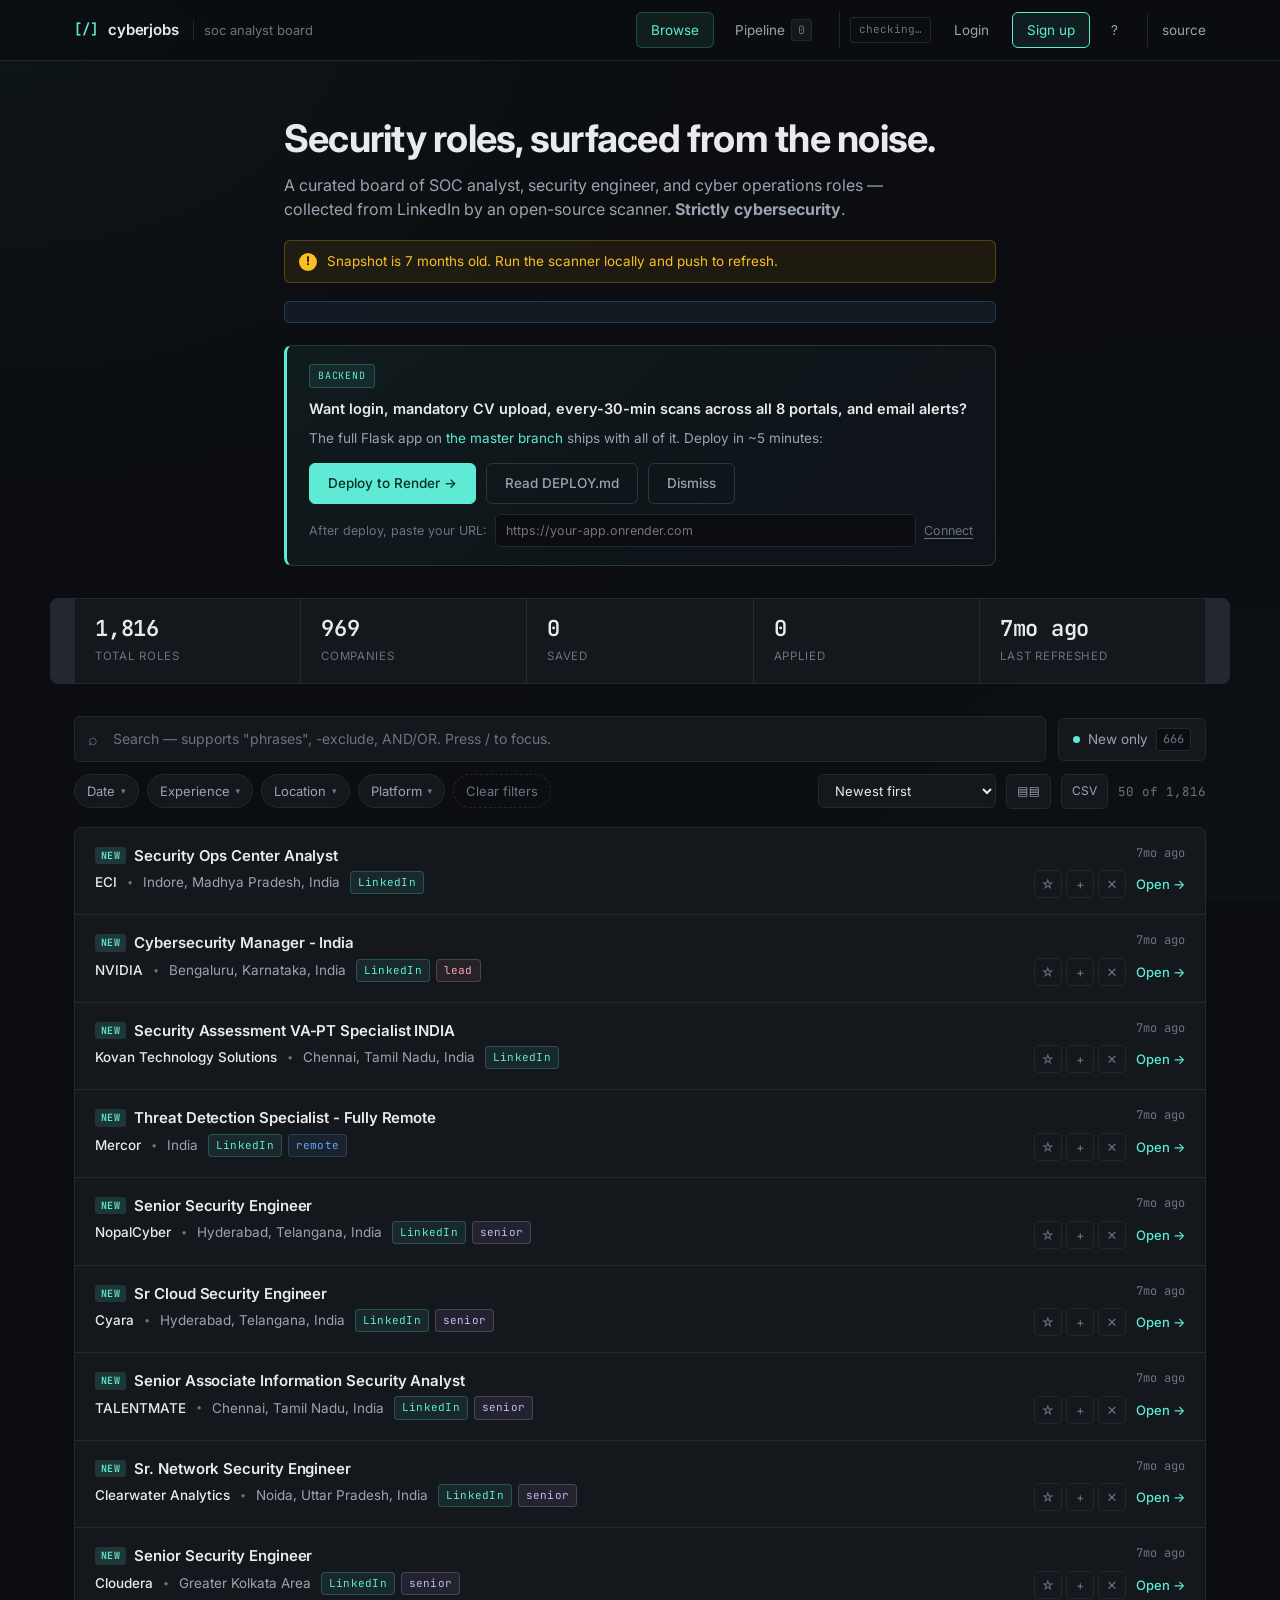
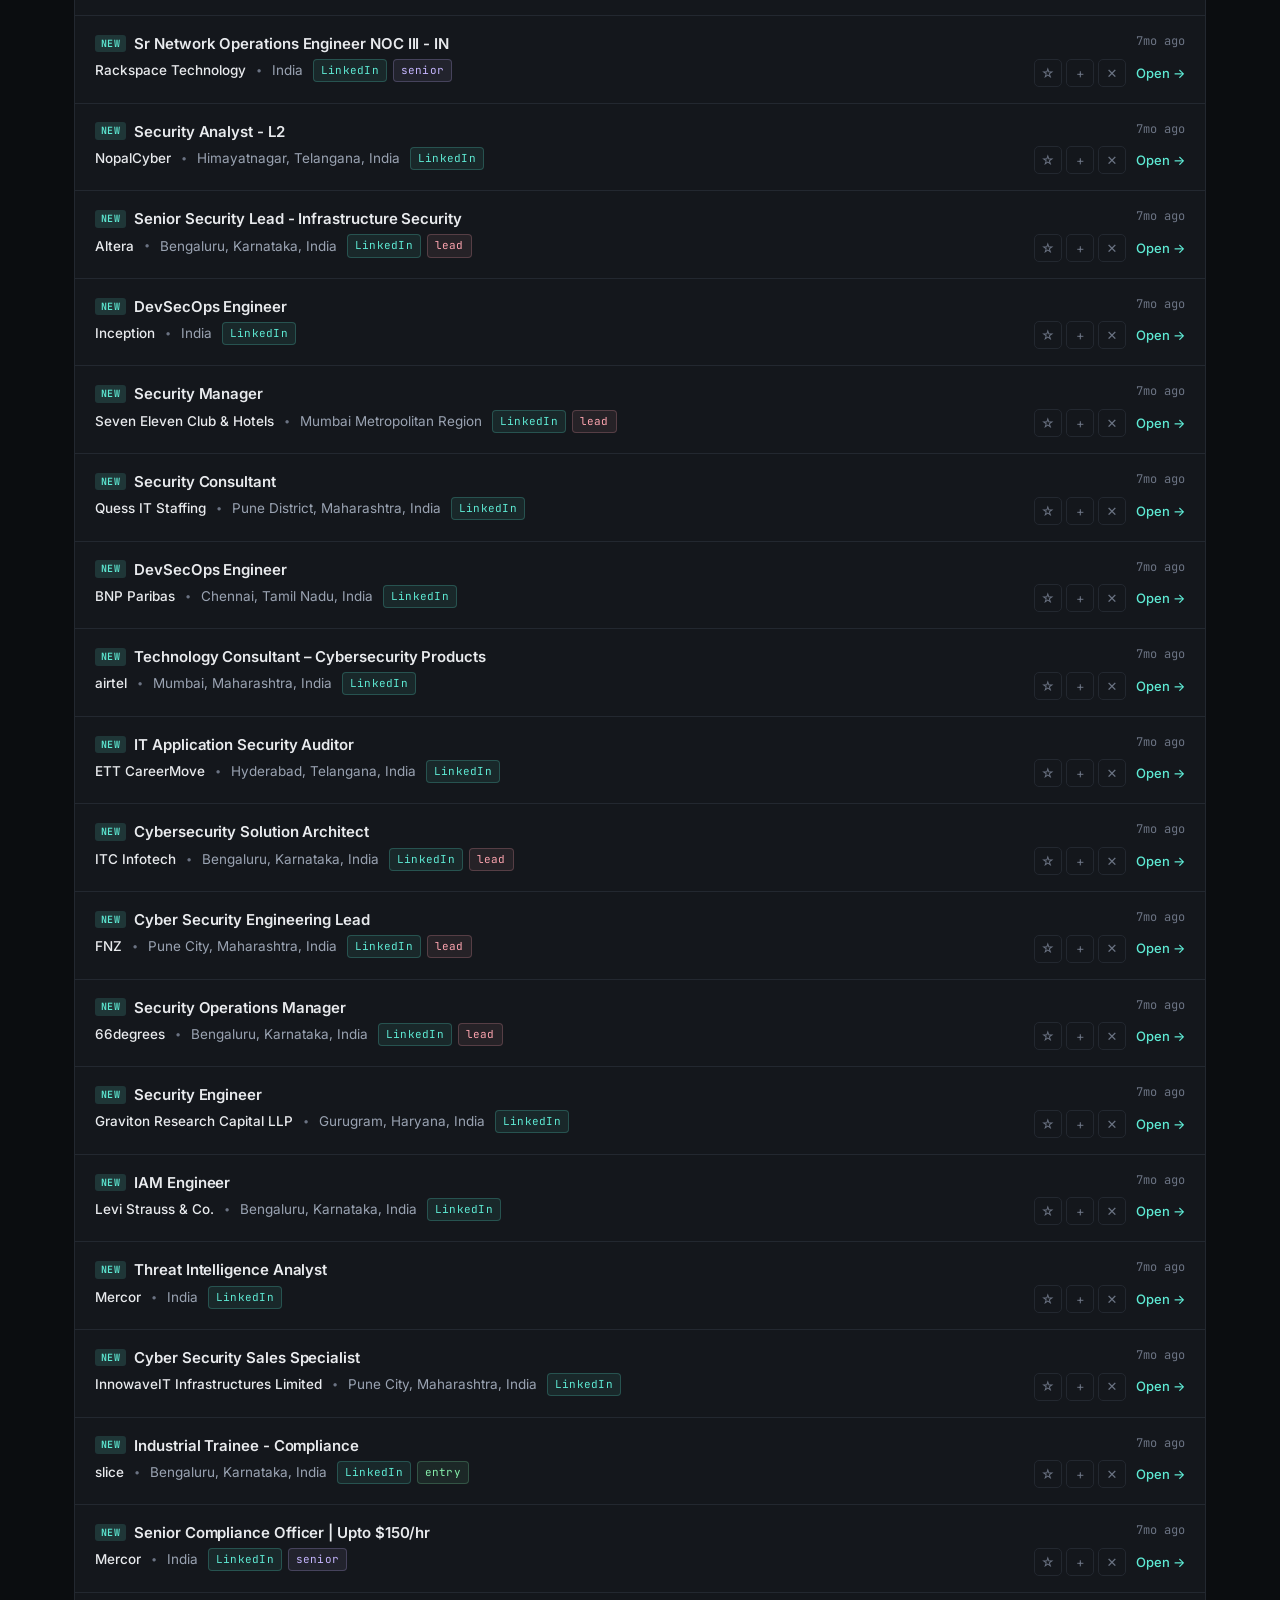
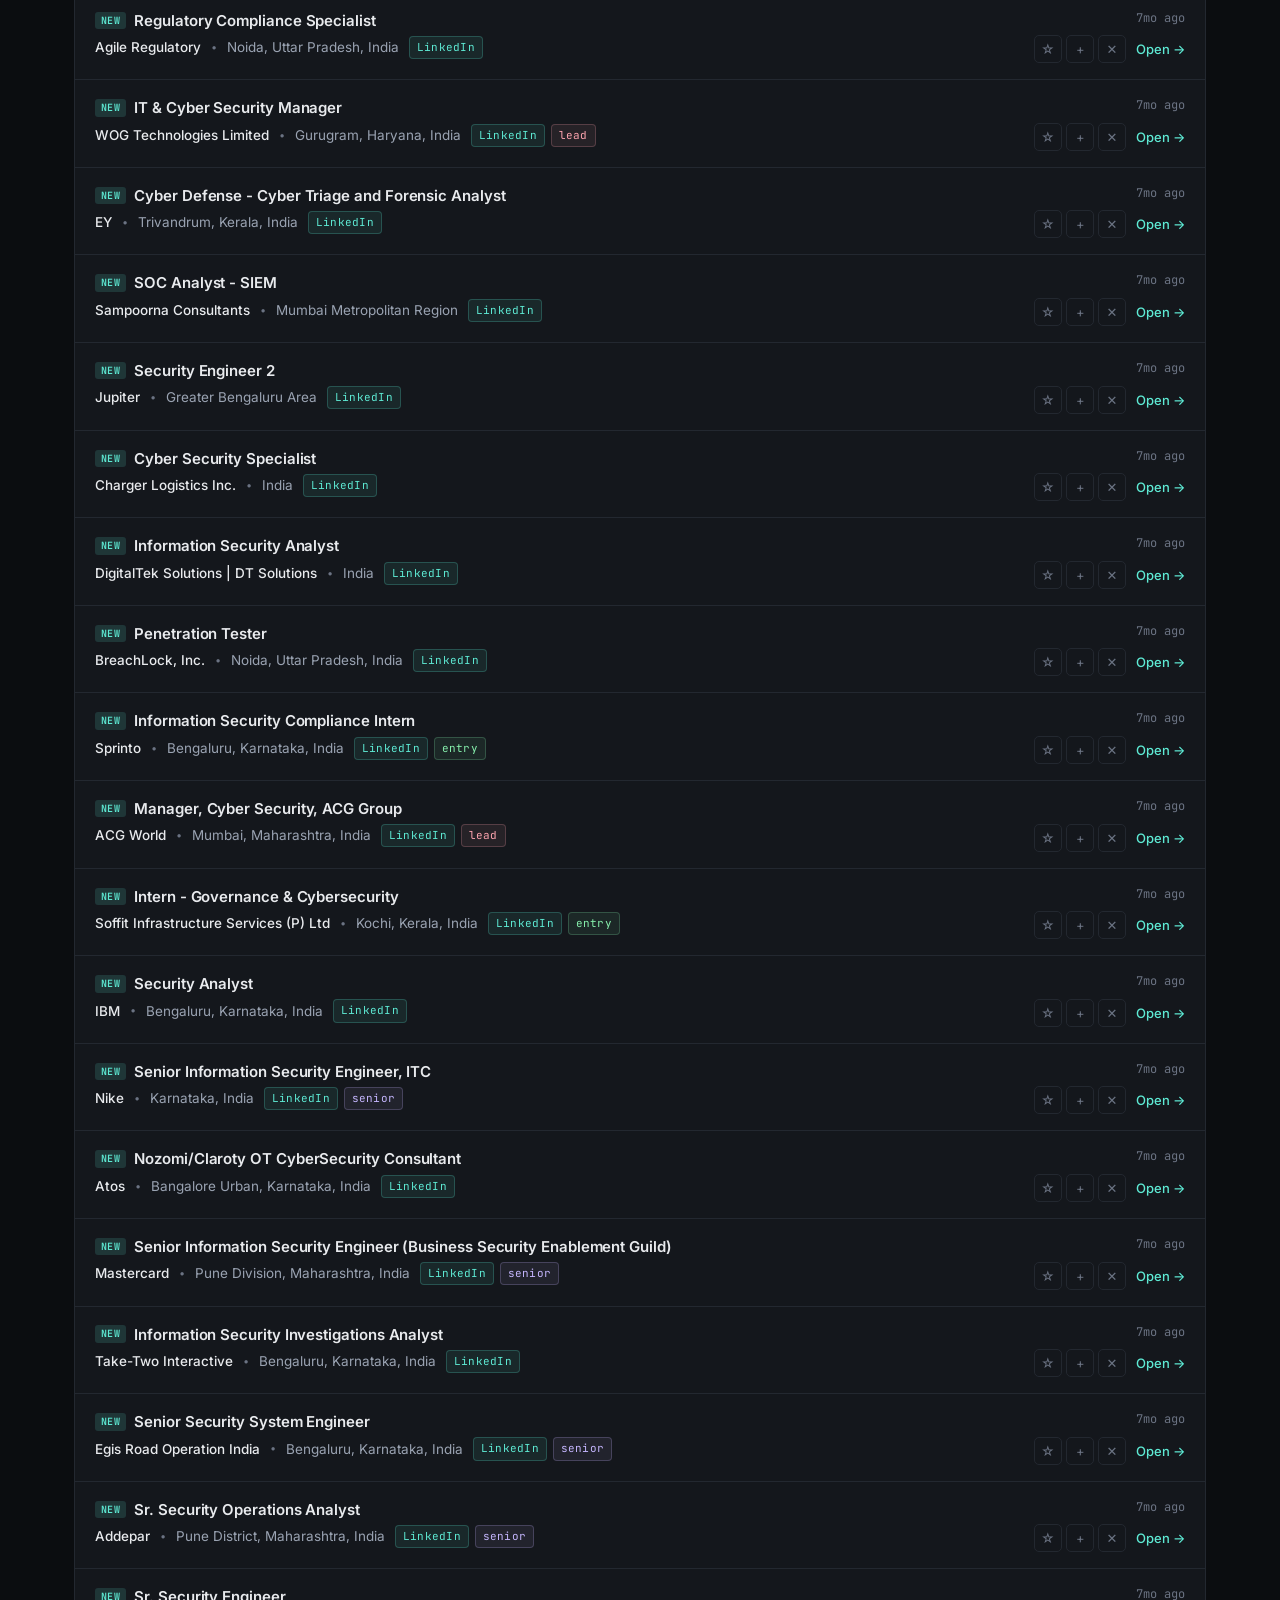
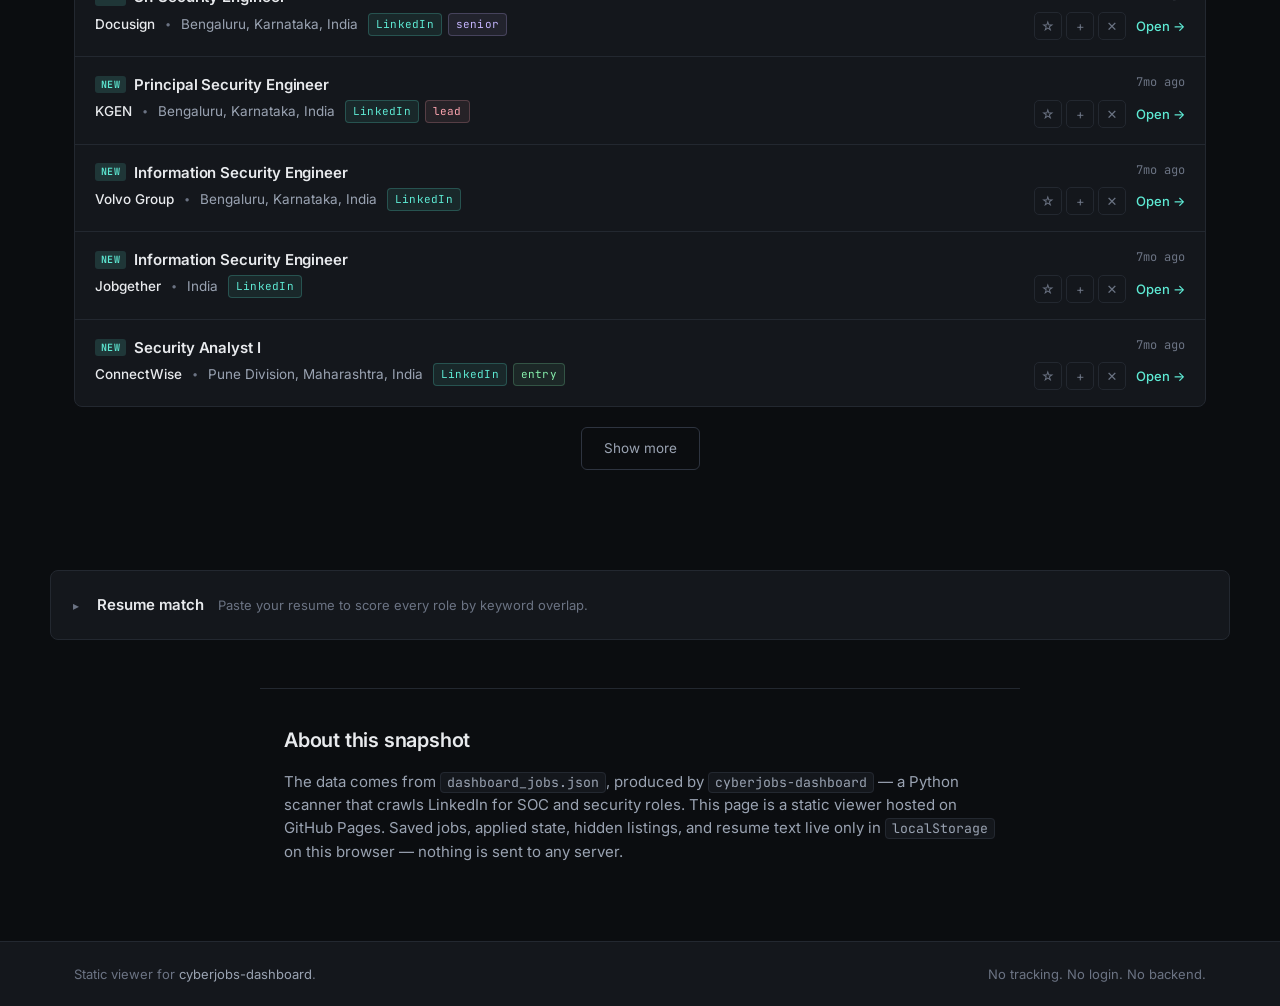
==== commit 040c9e11: "Static viewer: deploy banner, live-API support, auth bar The static gh-pages viewer can now connect " ====
--- a/index.html
+++ b/index.html
@@ -26,6 +26,11 @@
         Pipeline
         <span class="nav-btn__count" id="pipelineCount">0</span>
       </button>
+      <span class="auth-bar" id="authBar" hidden>
+        <span class="backend-status" id="backendStatus">checking…</span>
+        <a href="#" id="loginLink" class="nav-btn">Login</a>
+        <a href="#" id="signupLink" class="nav-btn nav-btn--primary">Sign up</a>
+      </span>
       <button class="nav-btn" id="openHelp" title="Keyboard shortcuts (?)">?</button>
       <a href="https://github.com/abhiiibabariya-dev/cyberjobs-dashboard" rel="noopener" class="nav-link">source</a>
     </nav>
@@ -38,9 +43,24 @@
   <section class="view view--list" id="viewList">
     <div class="hero container">
       <h1>Security roles, surfaced from the noise.</h1>
-      <p class="hero__lead">A snapshot of SOC analyst, security engineer, and cyber operations roles &mdash; collected from LinkedIn by an open-source scanner.</p>
+      <p class="hero__lead">A curated board of SOC analyst, security engineer, and cyber operations roles &mdash; collected from LinkedIn by an open-source scanner. <strong>Strictly cybersecurity</strong>.</p>
       <div class="stale-banner" id="staleBanner" hidden></div>
       <div class="diff-banner" id="diffBanner" hidden></div>
+      <div class="deploy-banner" id="deployBanner">
+        <div class="deploy-banner__head">
+          <span class="deploy-banner__pill">backend</span>
+          <strong>Want login, mandatory CV upload, every-30-min scans across all 8 portals, and email alerts?</strong>
+        </div>
+        <p class="deploy-banner__body">
+          The full Flask app on <a href="https://github.com/abhiiibabariya-dev/cyberjobs-dashboard/tree/master" rel="noopener">the master branch</a> ships with all of it. Deploy in ~5 minutes:
+        </p>
+        <div class="deploy-banner__actions">
+          <a class="btn-primary" href="https://render.com/deploy?repo=https://github.com/abhiiibabariya-dev/cyberjobs-dashboard" target="_blank" rel="noopener">Deploy to Render →</a>
+          <a class="btn-ghost" href="https://github.com/abhiiibabariya-dev/cyberjobs-dashboard/blob/master/DEPLOY.md" target="_blank" rel="noopener">Read DEPLOY.md</a>
+          <button class="btn-ghost" type="button" id="deployBannerClose">Dismiss</button>
+        </div>
+        <p class="deploy-banner__hint muted">After deploy, paste your URL: <input type="text" id="apiBaseInput" placeholder="https://your-app.onrender.com" class="deploy-banner__input"> <button id="apiBaseSet" type="button" class="link-btn">Connect</button></p>
+      </div>
     </div>
 
     <section class="stats container" aria-label="Dataset summary">
@@ -172,9 +192,22 @@
   <!-- ============== PIPELINE VIEW ============== -->
   <section class="view view--pipeline container" id="viewPipeline" hidden>
     <header class="pipeline__head">
-      <h2>Application pipeline</h2>
-      <p class="muted">Drag is not implemented &mdash; use the buttons on each card. State persists in this browser.</p>
+      <div>
+        <h2>Application pipeline</h2>
+        <p class="muted">All data lives in this browser. Use export to back it up.</p>
+      </div>
+      <div class="pipeline__head-actions">
+        <button class="btn-ghost" id="exportApps" type="button" title="Download a JSON backup of saved + pipeline data">Export</button>
+        <label class="btn-ghost" for="importApps" title="Restore from a previously exported JSON file">Import
+          <input type="file" id="importApps" accept="application/json" hidden>
+        </label>
+      </div>
     </header>
+
+    <div class="dashboard" id="dashboard"></div>
+
+    <div class="overdue" id="overdueList" hidden></div>
+
     <div class="kanban" id="kanban"></div>
   </section>
 
@@ -186,6 +219,73 @@
     <span class="muted">No tracking. No login. No backend.</span>
   </div>
 </footer>
+
+<!-- ============== APPLICATION DETAIL DIALOG ============== -->
+<dialog id="detailDialog" class="detail">
+  <div class="detail__inner">
+    <button class="detail__close" id="detailClose" type="button" aria-label="Close">×</button>
+    <header class="detail__head">
+      <h3 class="detail__title" id="detailTitle">—</h3>
+      <p class="detail__sub" id="detailSub"></p>
+      <a class="detail__link" id="detailLink" target="_blank" rel="noopener" hidden>↗ Open original posting</a>
+    </header>
+
+    <section class="detail__section">
+      <div class="detail__row">
+        <label class="detail__label">Stage</label>
+        <div class="detail__stage-buttons" id="detailStageButtons"></div>
+      </div>
+      <div class="detail__row">
+        <label class="detail__label">Applied</label>
+        <span class="detail__value" id="detailApplied">—</span>
+      </div>
+      <div class="detail__row">
+        <label class="detail__label" for="detailFollowUp">Follow up on</label>
+        <div class="detail__followup">
+          <input type="date" id="detailFollowUp" class="detail__input">
+          <span class="detail__followup-state" id="detailFollowState"></span>
+        </div>
+      </div>
+    </section>
+
+    <section class="detail__section">
+      <label class="detail__label" for="detailNotes">Notes</label>
+      <textarea id="detailNotes" class="detail__textarea" placeholder="Conversation log, what to mention next, who interviewed you, etc."></textarea>
+    </section>
+
+    <section class="detail__section">
+      <h4 class="detail__h4">Recruiter / contact</h4>
+      <div class="detail__grid">
+        <label class="detail__field">
+          <span>Name</span>
+          <input type="text" id="detailRecName" class="detail__input">
+        </label>
+        <label class="detail__field">
+          <span>Email</span>
+          <input type="email" id="detailRecEmail" class="detail__input">
+        </label>
+        <label class="detail__field detail__field--wide">
+          <span>LinkedIn / contact link</span>
+          <input type="text" id="detailRecLinkedin" class="detail__input" placeholder="https://...">
+        </label>
+        <label class="detail__field">
+          <span>Salary discussed</span>
+          <input type="text" id="detailSalary" class="detail__input" placeholder="e.g. ₹12-15 LPA, $90k">
+        </label>
+      </div>
+    </section>
+
+    <section class="detail__section">
+      <h4 class="detail__h4">Timeline</h4>
+      <ol class="detail__timeline" id="detailTimeline"></ol>
+    </section>
+
+    <footer class="detail__foot">
+      <button class="btn-ghost" id="detailRemove" type="button">Remove from pipeline</button>
+      <button class="btn-primary" id="detailSave" type="button">Save changes</button>
+    </footer>
+  </div>
+</dialog>
 
 <!-- ============== HELP DIALOG ============== -->
 <dialog id="helpDialog" class="help">
--- a/assets/style.css
+++ b/assets/style.css
@@ -115,6 +115,79 @@
 }
 .nav-link:hover { color: var(--text); text-decoration: none; }
 
+/* Auth bar */
+.auth-bar {
+  display: inline-flex; align-items: center; gap: 8px;
+  margin-left: 6px; padding-left: 10px;
+  border-left: 1px solid var(--border);
+}
+.nav-btn--primary {
+  background: var(--accent-soft);
+  border-color: var(--accent);
+  color: var(--accent);
+}
+.nav-btn--primary:hover { background: rgba(94, 234, 212, 0.16); color: var(--accent); }
+.backend-status {
+  font-family: 'JetBrains Mono', monospace; font-size: 11px;
+  padding: 3px 8px; border-radius: 3px;
+  border: 1px solid var(--border);
+  color: var(--text-muted);
+  background: var(--bg);
+}
+.backend-status[data-state="live"] {
+  color: var(--accent); border-color: var(--accent-line); background: var(--accent-soft);
+}
+.backend-status[data-state="live"]::before {
+  content: ""; display: inline-block;
+  width: 6px; height: 6px; border-radius: 50%;
+  background: var(--accent); margin-right: 6px;
+  animation: pulse 2.4s infinite; vertical-align: middle;
+}
+.backend-status[data-state="down"] {
+  color: var(--warn);
+  border-color: rgba(251, 191, 36, 0.3);
+  background: rgba(251, 191, 36, 0.08);
+}
+
+/* Deploy banner */
+.deploy-banner {
+  margin-top: 22px;
+  padding: 18px 22px;
+  background: linear-gradient(135deg, rgba(94, 234, 212, 0.06), rgba(96, 165, 250, 0.04));
+  border: 1px solid var(--border-strong);
+  border-left: 3px solid var(--accent);
+  border-radius: 8px;
+}
+.deploy-banner__head {
+  display: flex; align-items: baseline; gap: 10px;
+  margin-bottom: 8px; flex-wrap: wrap;
+}
+.deploy-banner__pill {
+  font-family: 'JetBrains Mono', monospace; font-size: 10px;
+  text-transform: uppercase; letter-spacing: 0.08em;
+  padding: 3px 8px;
+  background: var(--accent-soft); color: var(--accent);
+  border: 1px solid var(--accent-line); border-radius: 3px;
+}
+.deploy-banner__head strong { color: var(--text); font-size: 14.5px; font-weight: 600; }
+.deploy-banner__body { color: var(--text-dim); font-size: 13.5px; margin: 0 0 14px; }
+.deploy-banner__actions {
+  display: flex; gap: 10px; flex-wrap: wrap; align-items: center;
+  margin-bottom: 10px;
+}
+.deploy-banner__hint { font-size: 12.5px; margin: 8px 0 0; display: flex; gap: 8px; align-items: center; flex-wrap: wrap; }
+.deploy-banner__input {
+  flex: 1 1 280px;
+  min-width: 220px;
+  padding: 6px 10px;
+  background: var(--bg);
+  border: 1px solid var(--border);
+  border-radius: 5px;
+  color: var(--text);
+  font: inherit; font-size: 12.5px;
+}
+.deploy-banner__input:focus { outline: none; border-color: var(--accent); }
+
 /* ─────────── Hero ─────────── */
 .hero {
   padding: 56px 24px 24px;
@@ -603,6 +676,348 @@
 .kanban-move:hover { color: var(--text); border-color: var(--border-strong); }
 .kanban-move--remove:hover { color: var(--danger); border-color: var(--danger); }
 
+/* ─────────── Pipeline head ─────────── */
+.pipeline__head {
+  display: flex; align-items: flex-start; justify-content: space-between;
+  gap: 16px; margin-bottom: 22px; flex-wrap: wrap;
+}
+.pipeline__head h2 { font-size: 22px; margin: 0 0 4px; letter-spacing: -0.01em; }
+.pipeline__head .muted { font-size: 13px; margin: 0; }
+.pipeline__head-actions { display: flex; gap: 8px; }
+.pipeline__head-actions label { cursor: pointer; }
+
+/* ─────────── Stats dashboard ─────────── */
+.dashboard { margin-bottom: 24px; }
+.dashboard__empty {
+  padding: 22px;
+  border: 1px dashed var(--border); border-radius: 8px;
+  color: var(--text-dim); font-size: 14px;
+}
+.dashboard__empty kbd { background: var(--surface-2); }
+
+.dashboard__row {
+  display: grid;
+  grid-template-columns: repeat(6, 1fr);
+  gap: 1px;
+  background: var(--border);
+  border: 1px solid var(--border);
+  border-radius: 8px;
+  overflow: hidden;
+  margin-bottom: 18px;
+}
+.kpi { background: var(--surface); padding: 16px 18px; }
+.kpi--wide { grid-column: span 2; }
+.kpi__value {
+  font-family: 'JetBrains Mono', monospace;
+  font-size: 22px; font-weight: 600;
+  letter-spacing: -0.01em; color: var(--text);
+}
+.kpi__unit { font-size: 14px; color: var(--text-muted); margin-left: 2px; }
+.kpi__label {
+  font-size: 11.5px; color: var(--text-muted);
+  text-transform: uppercase; letter-spacing: 0.06em;
+  margin-top: 6px;
+}
+.spark {
+  display: flex; align-items: flex-end; gap: 3px;
+  height: 36px; margin-top: 4px;
+}
+.spark__bar {
+  flex: 1; min-width: 4px;
+  background: linear-gradient(to top, var(--accent), rgba(94, 234, 212, 0.4));
+  border-radius: 2px 2px 0 0;
+  transition: opacity 0.2s;
+}
+.spark__bar:hover { opacity: 0.7; }
+
+.funnel {
+  display: grid; grid-template-columns: repeat(3, 1fr);
+  gap: 12px; margin-bottom: 18px;
+}
+.funnel__step {
+  background: var(--surface);
+  border: 1px solid var(--border);
+  border-radius: 8px;
+  padding: 14px 16px;
+  position: relative; overflow: hidden;
+}
+.funnel__bar {
+  position: absolute; left: 0; top: 0; bottom: 0;
+  width: var(--w, 0);
+  background: linear-gradient(to right, rgba(94, 234, 212, 0.12), rgba(94, 234, 212, 0.02));
+  border-right: 1px solid var(--accent-line);
+  transition: width 0.4s ease;
+  z-index: 0;
+}
+.funnel__meta { position: relative; z-index: 1; display: flex; align-items: baseline; gap: 10px; flex-wrap: wrap; }
+.funnel__count {
+  font-family: 'JetBrains Mono', monospace;
+  font-size: 24px; font-weight: 600; color: var(--text);
+}
+.funnel__label { font-size: 13px; color: var(--text-dim); }
+.funnel__rate {
+  margin-left: auto;
+  font-family: 'JetBrains Mono', monospace; font-size: 12px;
+  padding: 2px 8px;
+  background: var(--accent-soft); color: var(--accent);
+  border: 1px solid var(--accent-line); border-radius: 4px;
+}
+.funnel__step[data-stage="offer"] .funnel__bar { background: linear-gradient(to right, rgba(134, 239, 172, 0.14), rgba(134, 239, 172, 0.02)); border-right-color: rgba(134, 239, 172, 0.3); }
+.funnel__step[data-stage="offer"] .funnel__rate { background: rgba(134, 239, 172, 0.12); color: #86efac; border-color: rgba(134, 239, 172, 0.3); }
+
+.dashboard__detail {
+  display: grid;
+  grid-template-columns: repeat(4, 1fr);
+  gap: 1px;
+  background: var(--border);
+  border: 1px solid var(--border);
+  border-radius: 8px;
+  overflow: hidden;
+}
+.detail-stat {
+  background: var(--surface); padding: 12px 14px;
+  display: flex; flex-direction: column; gap: 4px;
+}
+.detail-stat span { font-size: 11.5px; color: var(--text-muted); text-transform: uppercase; letter-spacing: 0.06em; }
+.detail-stat span em { font-style: normal; color: var(--text-dim); text-transform: none; letter-spacing: 0; }
+.detail-stat strong {
+  font-family: 'JetBrains Mono', monospace;
+  font-size: 16px; font-weight: 600; color: var(--text);
+}
+
+/* ─────────── Overdue / follow-up list ─────────── */
+.overdue {
+  background: var(--surface);
+  border: 1px solid var(--border-strong);
+  border-radius: 8px;
+  padding: 14px 18px;
+  margin-bottom: 22px;
+}
+.overdue__title {
+  margin: 0 0 10px; font-size: 13px;
+  color: var(--text-dim); text-transform: uppercase;
+  letter-spacing: 0.06em; font-weight: 600;
+}
+.overdue__list { list-style: none; padding: 0; margin: 0; display: flex; flex-direction: column; gap: 6px; }
+.overdue__open {
+  width: 100%;
+  display: grid;
+  grid-template-columns: 110px 1fr auto;
+  align-items: center;
+  gap: 14px;
+  padding: 8px 12px;
+  background: transparent; border: 1px solid var(--border);
+  border-radius: 6px;
+  color: var(--text);
+  font: inherit; font-size: 13px;
+  cursor: pointer; text-align: left;
+  transition: all 0.12s;
+}
+.overdue__open:hover { background: var(--surface-2); border-color: var(--border-strong); }
+.overdue__when {
+  font-family: 'JetBrains Mono', monospace;
+  font-size: 12px;
+  padding: 3px 8px;
+  border-radius: 4px;
+  text-align: center;
+  border: 1px solid;
+}
+.overdue__when[data-level="overdue"] { background: rgba(239, 68, 68, 0.1); color: #fca5a5; border-color: rgba(239, 68, 68, 0.4); }
+.overdue__when[data-level="due"]     { background: rgba(251, 191, 36, 0.12); color: var(--warn); border-color: rgba(251, 191, 36, 0.4); }
+.overdue__when[data-level="soon"]    { background: rgba(96, 165, 250, 0.1); color: var(--info); border-color: rgba(96, 165, 250, 0.35); }
+.overdue__job strong { color: var(--text); }
+.overdue__stage {
+  font-family: 'JetBrains Mono', monospace; font-size: 11px;
+  color: var(--text-muted); text-transform: capitalize;
+  background: var(--bg); border: 1px solid var(--border);
+  padding: 2px 8px; border-radius: 3px;
+}
+
+/* ─────────── Kanban card extras ─────────── */
+.kanban-card.is-overdue {
+  border-color: rgba(239, 68, 68, 0.4);
+  box-shadow: 0 0 0 1px rgba(239, 68, 68, 0.18) inset;
+}
+.kanban-card__open { color: var(--text); cursor: pointer; }
+.kanban-card__open:hover { color: var(--accent); text-decoration: none; }
+.kanban-card__notes {
+  margin: 0;
+  font-size: 12px; line-height: 1.4;
+  color: var(--text-dim);
+  background: var(--surface);
+  border-left: 2px solid var(--border-strong);
+  padding: 6px 8px;
+  border-radius: 0 4px 4px 0;
+}
+.kanban-card__chips { display: flex; flex-wrap: wrap; gap: 6px; }
+.kanban-card__followup, .kanban-card__pill {
+  font-family: 'JetBrains Mono', monospace;
+  font-size: 11px;
+  padding: 2px 7px;
+  border-radius: 3px;
+  border: 1px solid var(--border);
+  background: var(--bg);
+  color: var(--text-dim);
+}
+.kanban-card__followup[data-level="overdue"] { color: #fca5a5; border-color: rgba(239, 68, 68, 0.4); background: rgba(239, 68, 68, 0.08); }
+.kanban-card__followup[data-level="due"]     { color: var(--warn); border-color: rgba(251, 191, 36, 0.4); background: rgba(251, 191, 36, 0.08); }
+.kanban-card__followup[data-level="soon"]    { color: var(--info); border-color: rgba(96, 165, 250, 0.35); background: rgba(96, 165, 250, 0.08); }
+
+/* ─────────── Detail modal ─────────── */
+.detail {
+  background: var(--bg-elevated);
+  border: 1px solid var(--border-strong);
+  border-radius: 12px;
+  color: var(--text);
+  padding: 0;
+  max-width: 720px; width: 92%;
+  max-height: 92vh;
+  box-shadow: 0 16px 60px rgba(0,0,0,0.6);
+  overflow: hidden;
+}
+.detail::backdrop { background: rgba(0,0,0,0.62); backdrop-filter: blur(2px); }
+.detail__inner {
+  display: flex; flex-direction: column;
+  max-height: 92vh;
+  overflow-y: auto;
+}
+.detail__close {
+  position: absolute; top: 14px; right: 14px;
+  width: 30px; height: 30px;
+  background: transparent; border: 1px solid transparent;
+  border-radius: 6px;
+  color: var(--text-muted);
+  font: inherit; font-size: 20px; line-height: 1;
+  cursor: pointer; z-index: 5;
+}
+.detail__close:hover { color: var(--text); border-color: var(--border-strong); background: var(--surface); }
+.detail__head {
+  padding: 24px 28px 16px;
+  border-bottom: 1px solid var(--border);
+  background: var(--surface);
+}
+.detail__title { margin: 0; font-size: 19px; font-weight: 600; letter-spacing: -0.01em; padding-right: 36px; }
+.detail__sub { margin: 6px 0 0; font-size: 13px; color: var(--text-dim); }
+.detail__link { display: inline-block; margin-top: 10px; font-size: 13px; }
+.detail__section { padding: 16px 28px; border-bottom: 1px solid var(--border); }
+.detail__section:last-child { border-bottom: none; }
+.detail__h4 { margin: 0 0 12px; font-size: 12px; color: var(--text-muted); text-transform: uppercase; letter-spacing: 0.06em; font-weight: 600; }
+.detail__row {
+  display: flex; align-items: center; gap: 14px;
+  margin-bottom: 12px;
+}
+.detail__row:last-child { margin-bottom: 0; }
+.detail__label {
+  flex: 0 0 120px;
+  font-size: 12px; color: var(--text-muted);
+  text-transform: uppercase; letter-spacing: 0.06em;
+}
+.detail__value { font-size: 14px; color: var(--text-dim); }
+.detail__stage-buttons { display: flex; flex-wrap: wrap; gap: 6px; }
+.stage-btn {
+  display: inline-flex; align-items: center; gap: 6px;
+  padding: 6px 12px;
+  background: var(--surface);
+  border: 1px solid var(--border);
+  border-radius: 999px;
+  color: var(--text-dim);
+  font: inherit; font-size: 12.5px;
+  cursor: pointer;
+  text-transform: capitalize;
+  transition: all 0.12s;
+}
+.stage-btn:hover { color: var(--text); border-color: var(--border-strong); }
+.stage-btn.is-active { background: var(--accent-soft); border-color: var(--accent); color: var(--accent); }
+.stage-btn__dot {
+  width: 6px; height: 6px; border-radius: 50%;
+  background: var(--text-muted);
+}
+.stage-btn__dot[data-stage="saved"]        { background: var(--warn); }
+.stage-btn__dot[data-stage="applied"]      { background: var(--info); }
+.stage-btn__dot[data-stage="interviewing"] { background: var(--accent); }
+.stage-btn__dot[data-stage="offer"]        { background: #86efac; }
+.stage-btn__dot[data-stage="rejected"]     { background: var(--text-muted); }
+
+.detail__followup { display: flex; align-items: center; gap: 12px; flex-wrap: wrap; }
+.detail__input {
+  padding: 7px 12px;
+  background: var(--bg);
+  border: 1px solid var(--border);
+  border-radius: 6px;
+  color: var(--text);
+  font: inherit; font-size: 13px;
+}
+.detail__input:focus { outline: none; border-color: var(--accent); box-shadow: 0 0 0 3px rgba(94, 234, 212, 0.12); }
+.detail__followup-state {
+  font-family: 'JetBrains Mono', monospace; font-size: 12px;
+  padding: 3px 9px; border-radius: 4px; border: 1px solid;
+}
+.detail__followup-state[data-level=""]        { display: none; }
+.detail__followup-state[data-level="overdue"] { color: #fca5a5; border-color: rgba(239, 68, 68, 0.4); background: rgba(239, 68, 68, 0.1); }
+.detail__followup-state[data-level="due"]     { color: var(--warn); border-color: rgba(251, 191, 36, 0.4); background: rgba(251, 191, 36, 0.1); }
+.detail__followup-state[data-level="soon"]    { color: var(--info); border-color: rgba(96, 165, 250, 0.35); background: rgba(96, 165, 250, 0.08); }
+.detail__followup-state[data-level="later"]   { color: var(--text-dim); border-color: var(--border); background: var(--bg); }
+.detail__followup-state.flash { animation: flash 0.5s; }
+@keyframes flash {
+  0%   { transform: scale(1); }
+  40%  { transform: scale(1.08); box-shadow: 0 0 0 6px rgba(94, 234, 212, 0); }
+  100% { transform: scale(1); }
+}
+
+.detail__textarea {
+  width: 100%; min-height: 110px;
+  padding: 10px 12px;
+  background: var(--bg);
+  border: 1px solid var(--border);
+  border-radius: 6px;
+  color: var(--text);
+  font: inherit; font-size: 13px; line-height: 1.5;
+  resize: vertical;
+}
+.detail__textarea:focus { outline: none; border-color: var(--accent); }
+
+.detail__grid {
+  display: grid; grid-template-columns: 1fr 1fr; gap: 12px;
+}
+.detail__field { display: flex; flex-direction: column; gap: 4px; font-size: 12px; color: var(--text-muted); }
+.detail__field--wide { grid-column: span 2; }
+.detail__field span { text-transform: uppercase; letter-spacing: 0.05em; }
+.detail__field input { font-size: 13px; }
+
+.detail__timeline {
+  list-style: none; padding: 0; margin: 0;
+  display: flex; flex-direction: column; gap: 8px;
+  font-size: 13px; color: var(--text-dim);
+  max-height: 200px; overflow-y: auto;
+}
+.detail__timeline li {
+  display: flex; gap: 12px; align-items: baseline;
+  padding: 6px 10px;
+  background: var(--surface);
+  border: 1px solid var(--border);
+  border-radius: 6px;
+}
+.detail__timeline time {
+  font-family: 'JetBrains Mono', monospace; font-size: 11.5px;
+  color: var(--text-muted); flex: 0 0 80px;
+}
+.detail__timeline strong { color: var(--text); }
+.detail__timeline em { font-style: normal; color: var(--text); background: var(--bg); padding: 1px 5px; border-radius: 3px; font-size: 11.5px; }
+.detail__timeline-empty {
+  display: block; text-align: center;
+  padding: 20px; color: var(--text-muted); font-size: 13px;
+  border: 1px dashed var(--border); border-radius: 6px;
+  background: transparent;
+}
+
+.detail__foot {
+  padding: 16px 28px;
+  border-top: 1px solid var(--border);
+  background: var(--surface);
+  display: flex; justify-content: space-between; align-items: center;
+  gap: 12px; flex-wrap: wrap;
+}
+
 /* ─────────── Help dialog ─────────── */
 .help {
   background: var(--bg-elevated);
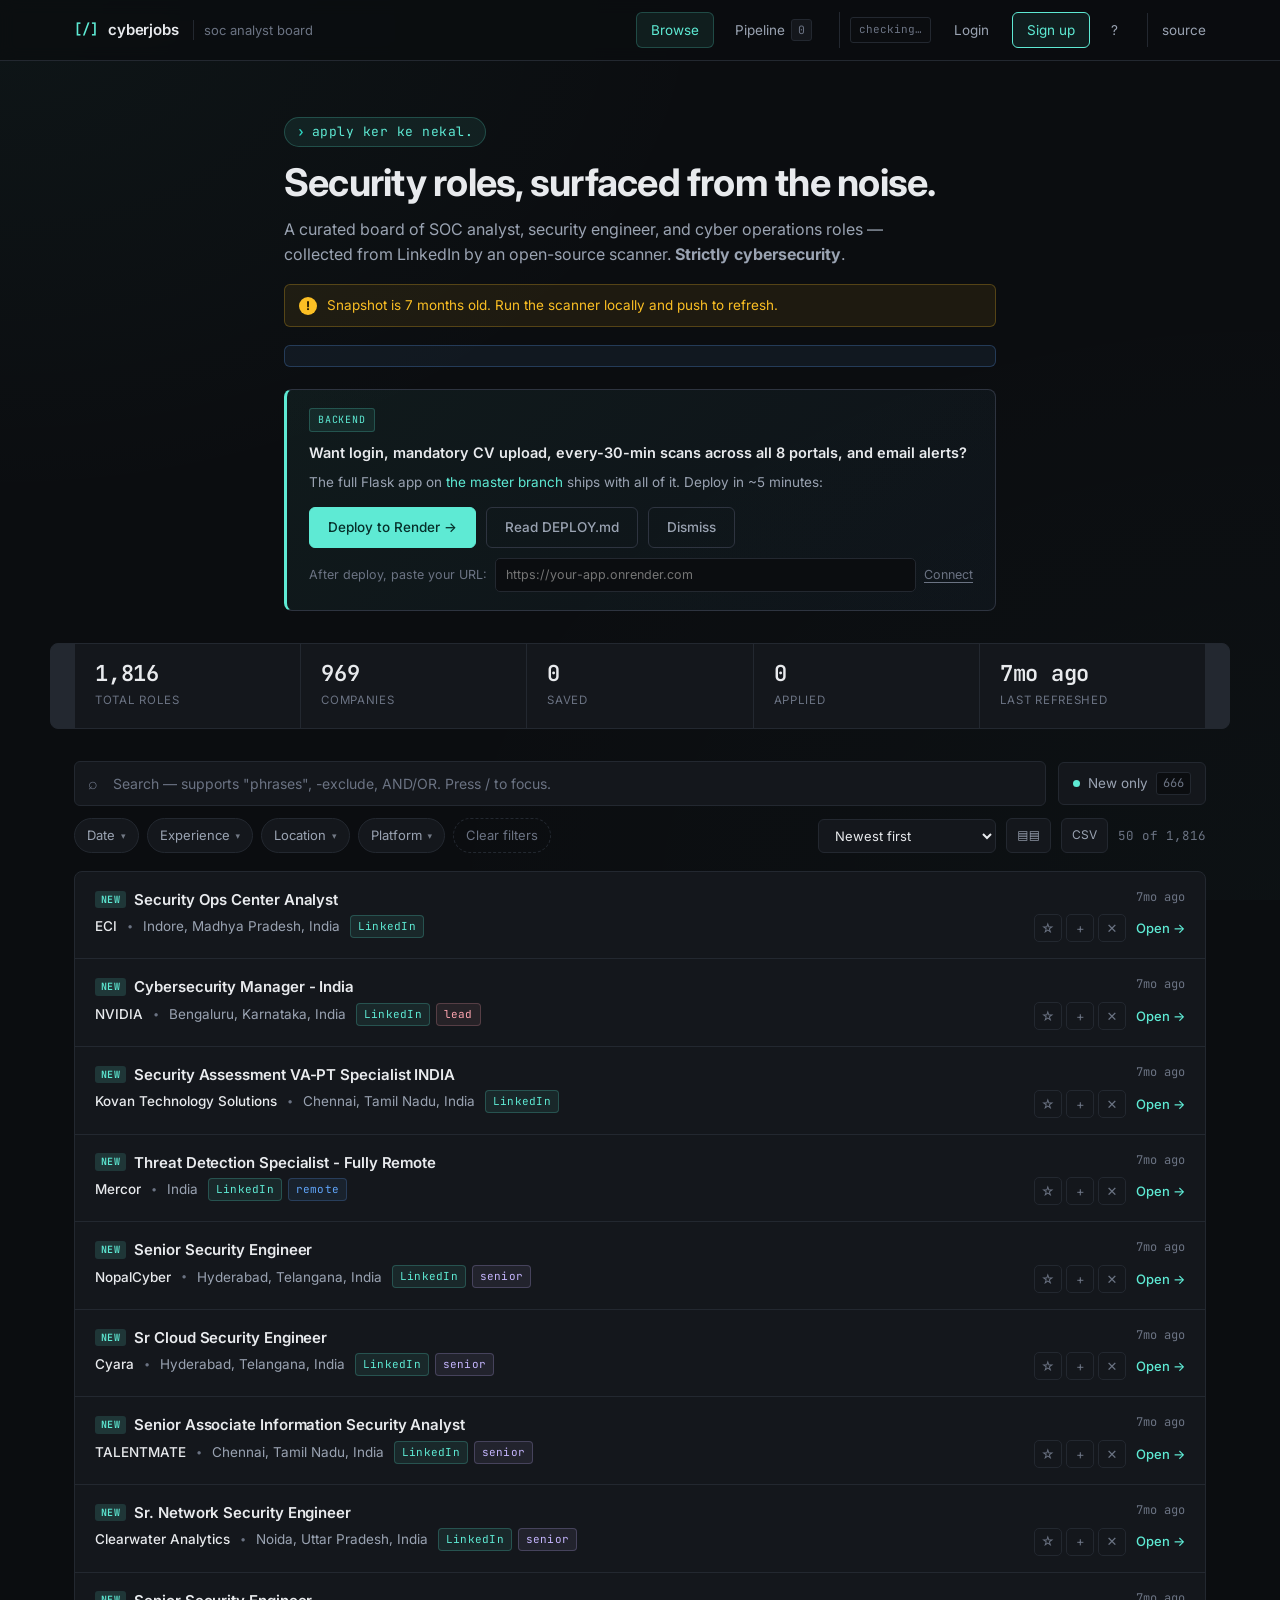
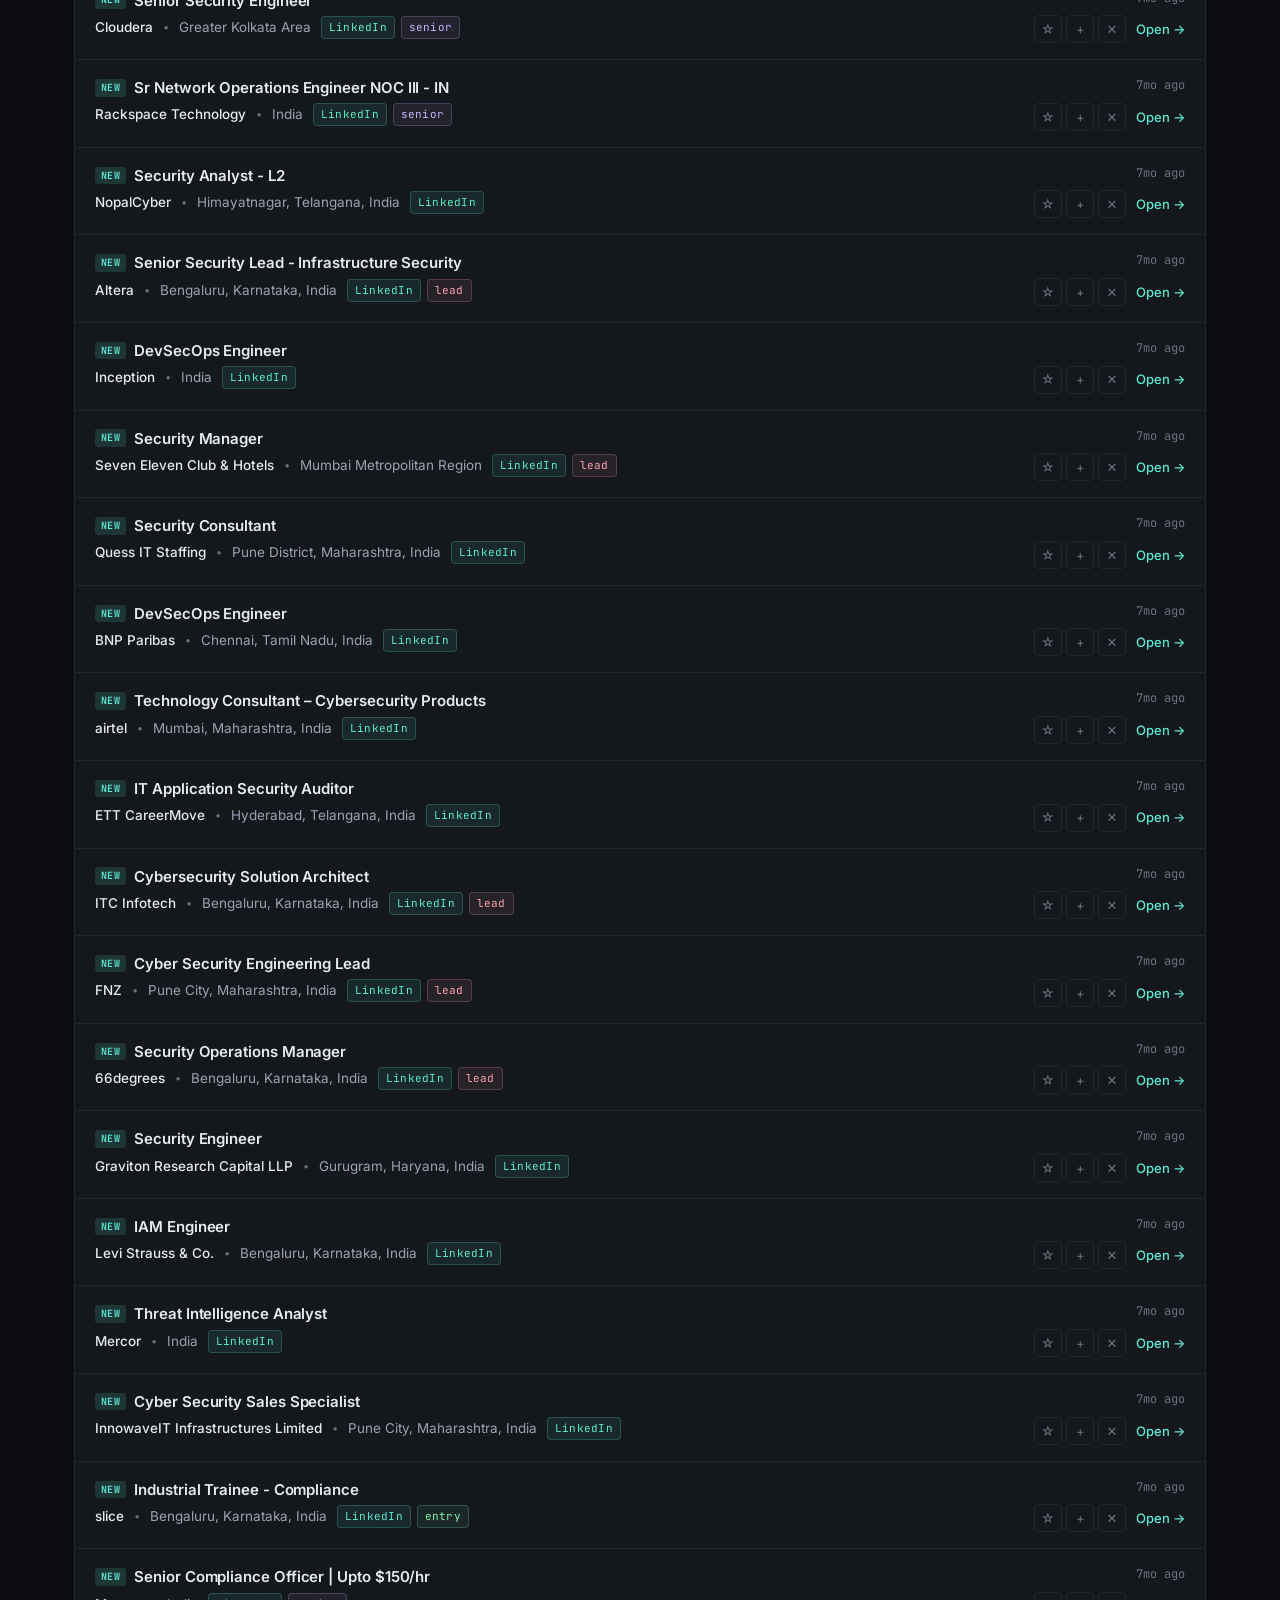
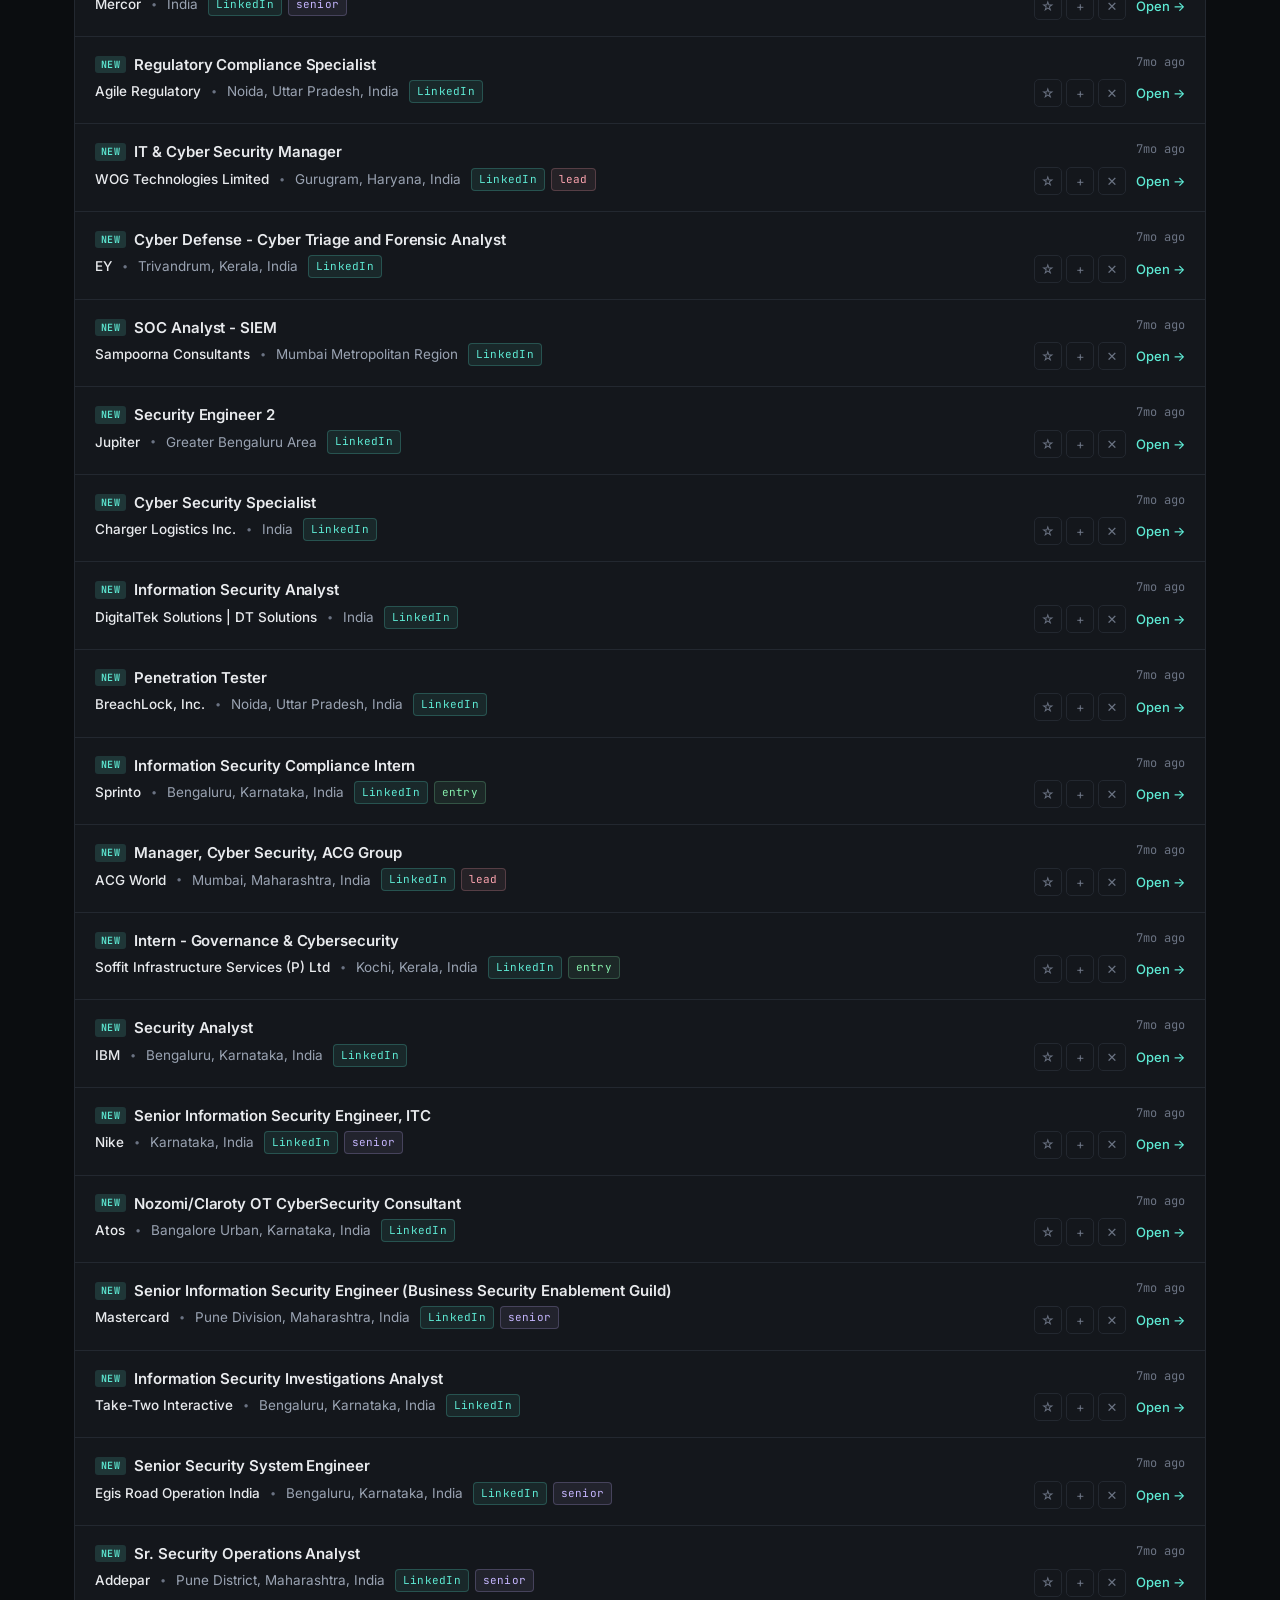
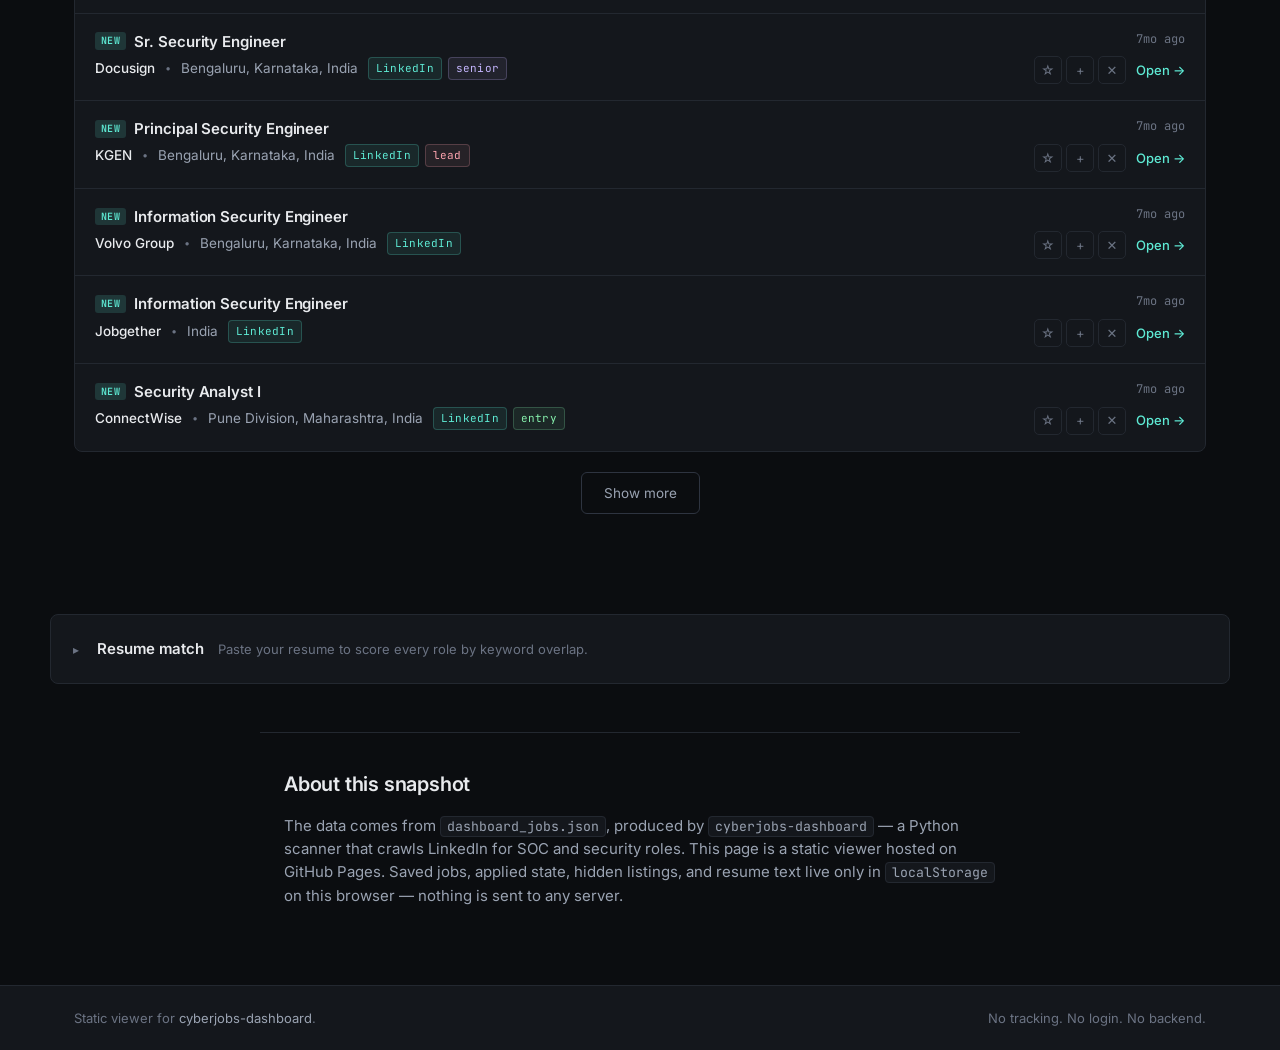
==== commit cac82324: "Add tagline: 'Apply ker ke Nekal' Casual Hinglish call-to-action displayed as a pill above the hero " ====
--- a/index.html
+++ b/index.html
@@ -42,6 +42,7 @@
   <!-- ============== LIST VIEW ============== -->
   <section class="view view--list" id="viewList">
     <div class="hero container">
+      <p class="hero__motto"><span class="hero__motto-mark">›</span> Apply ker ke Nekal.</p>
       <h1>Security roles, surfaced from the noise.</h1>
       <p class="hero__lead">A curated board of SOC analyst, security engineer, and cyber operations roles &mdash; collected from LinkedIn by an open-source scanner. <strong>Strictly cybersecurity</strong>.</p>
       <div class="stale-banner" id="staleBanner" hidden></div>
--- a/assets/style.css
+++ b/assets/style.css
@@ -198,6 +198,20 @@
   letter-spacing: -0.02em; line-height: 1.15;
   margin: 0 0 12px; font-weight: 700;
 }
+.hero__motto {
+  font-family: 'JetBrains Mono', monospace;
+  font-size: 13px;
+  letter-spacing: 0.04em;
+  color: var(--accent);
+  margin: 0 0 14px;
+  display: inline-flex; align-items: center; gap: 6px;
+  padding: 4px 12px;
+  background: var(--accent-soft);
+  border: 1px solid var(--accent-line);
+  border-radius: 999px;
+  text-transform: lowercase;
+}
+.hero__motto-mark { color: var(--accent-dim); font-weight: 700; }
 .hero__lead { font-size: 16px; color: var(--text-dim); margin: 0 0 12px; max-width: 60ch; }
 
 .stale-banner, .diff-banner {
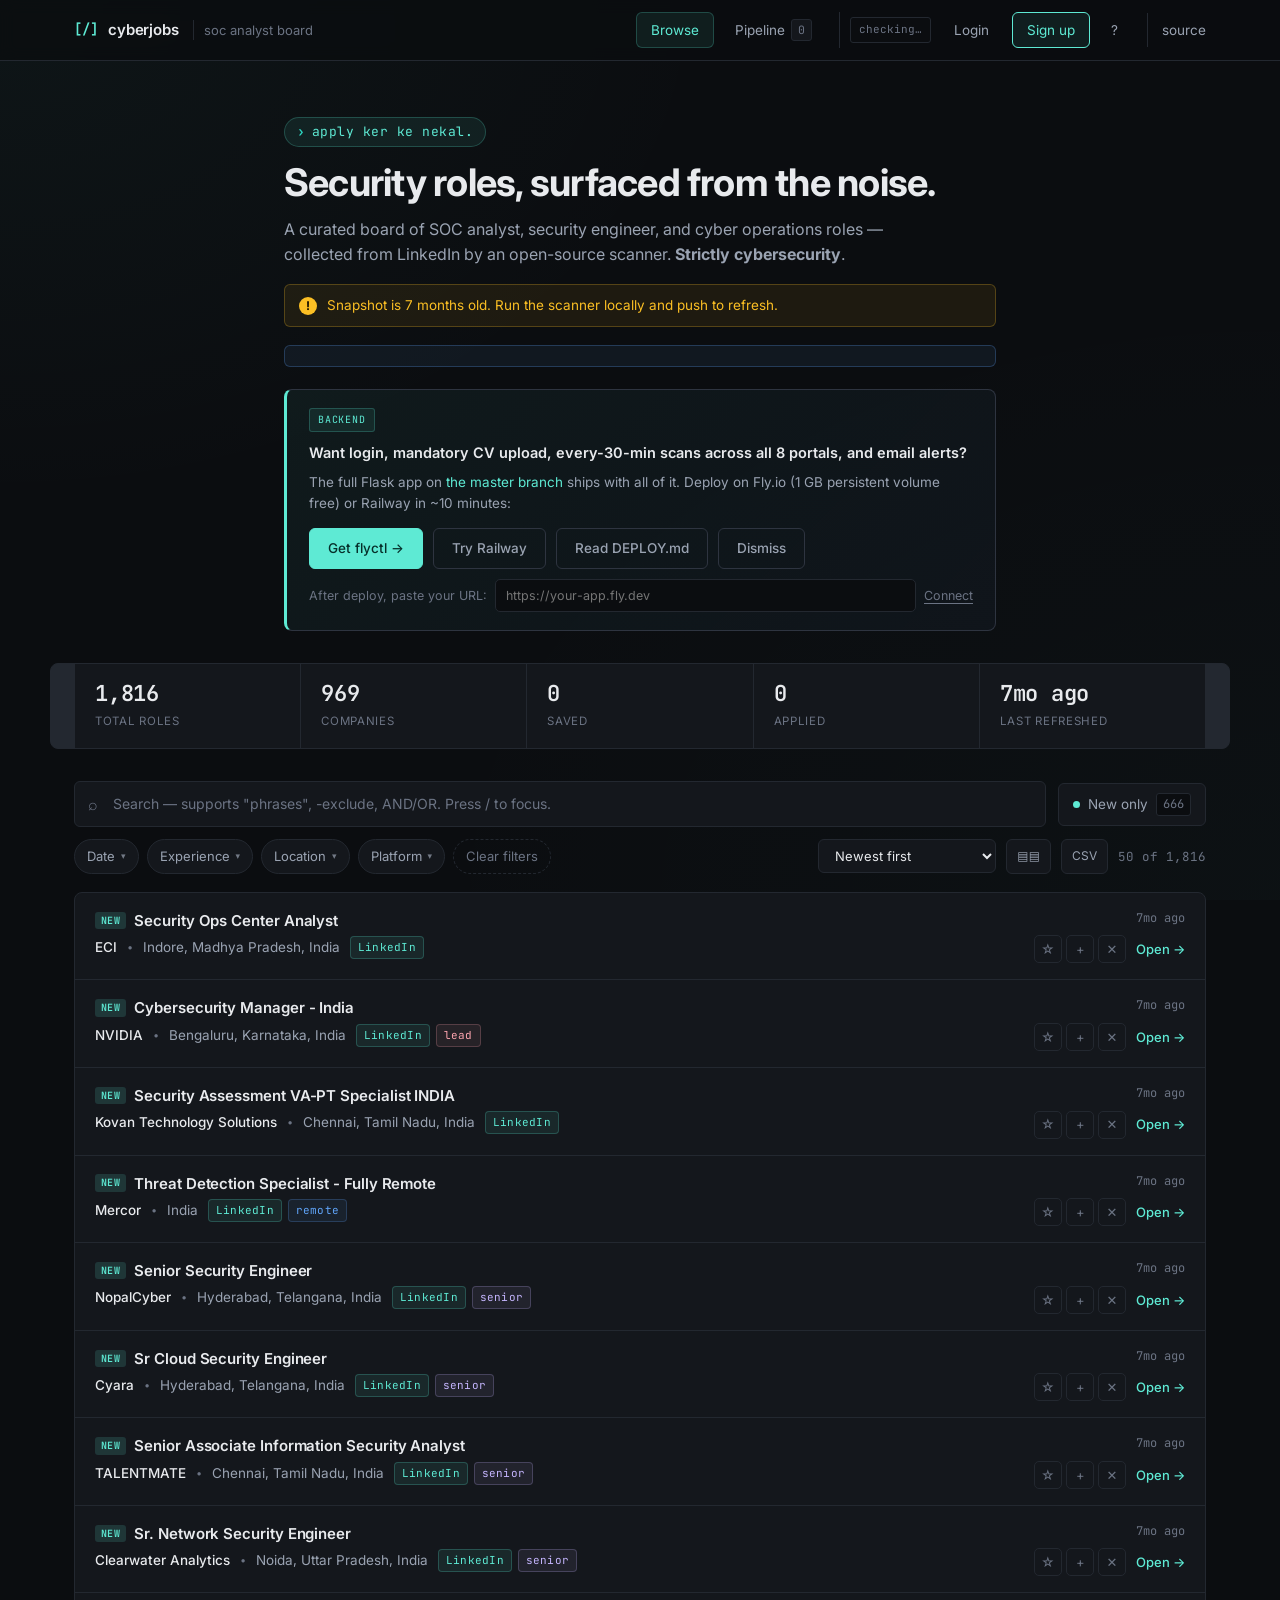
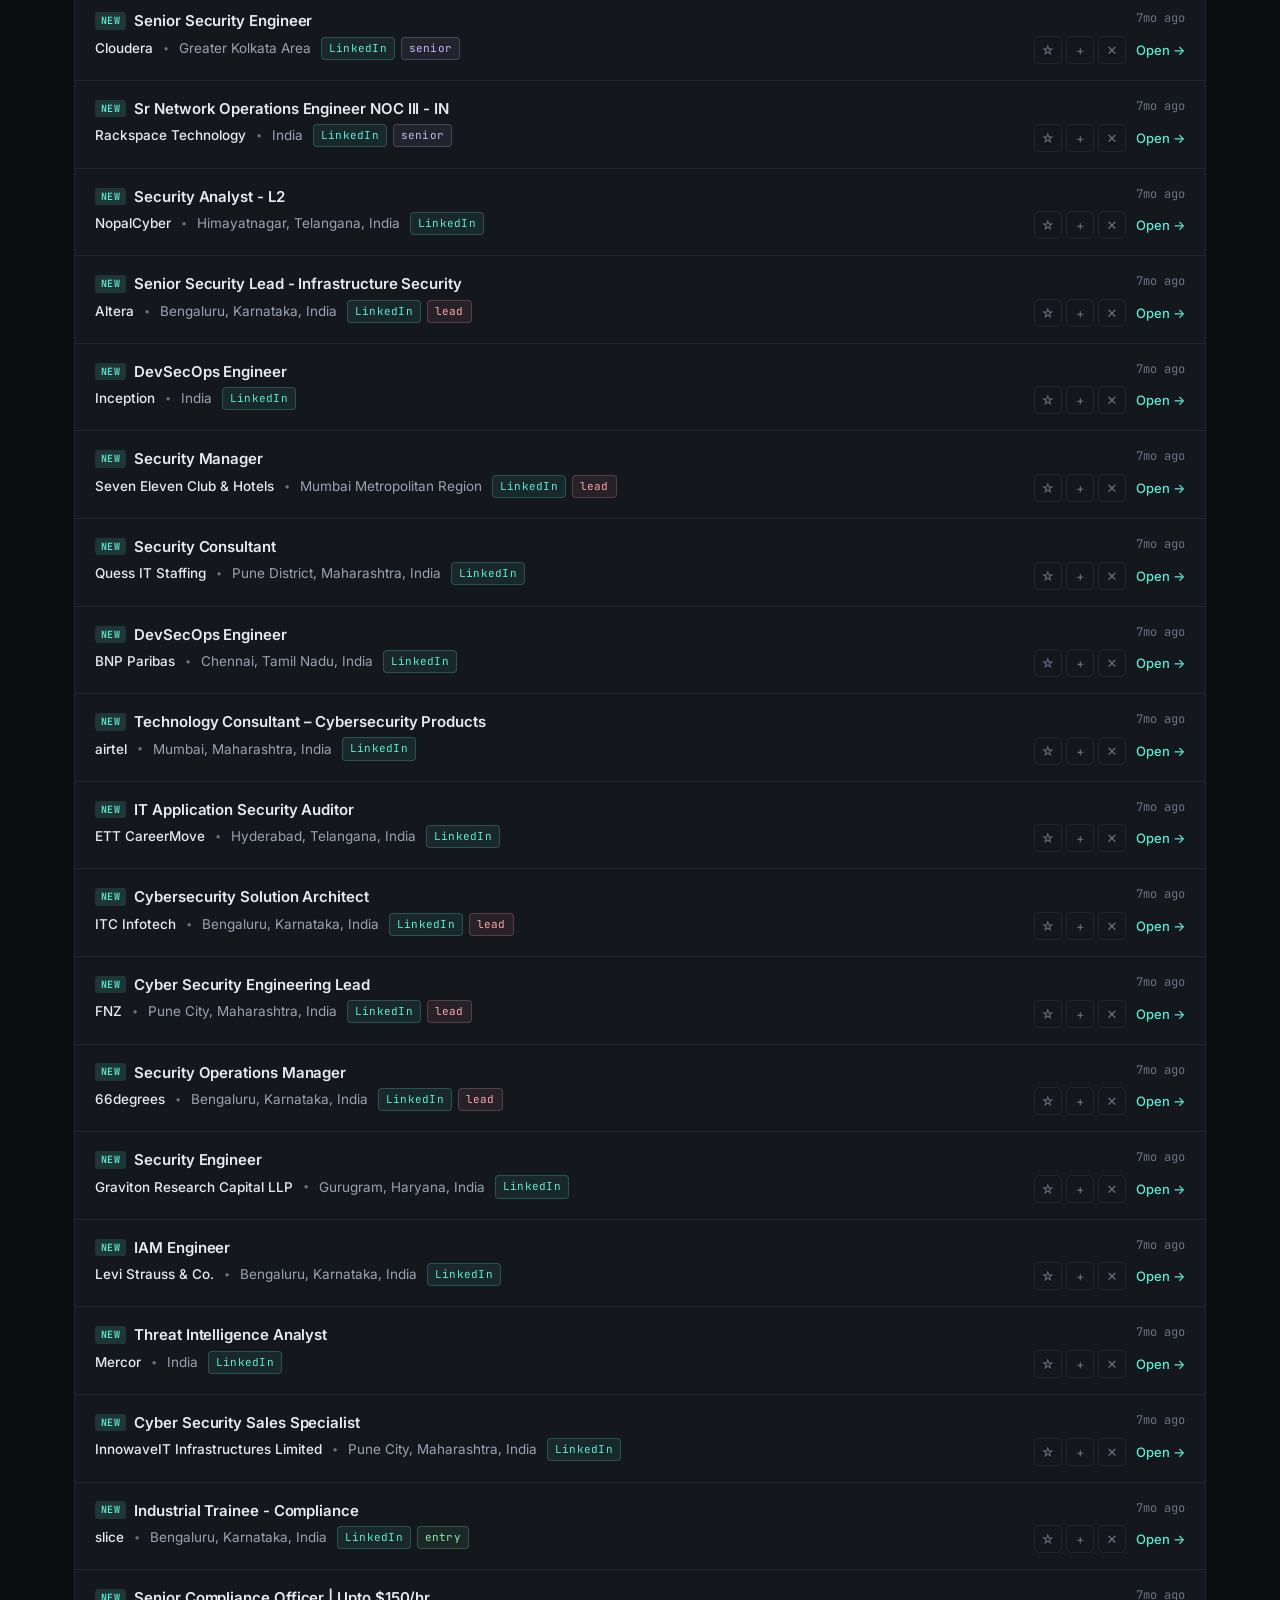
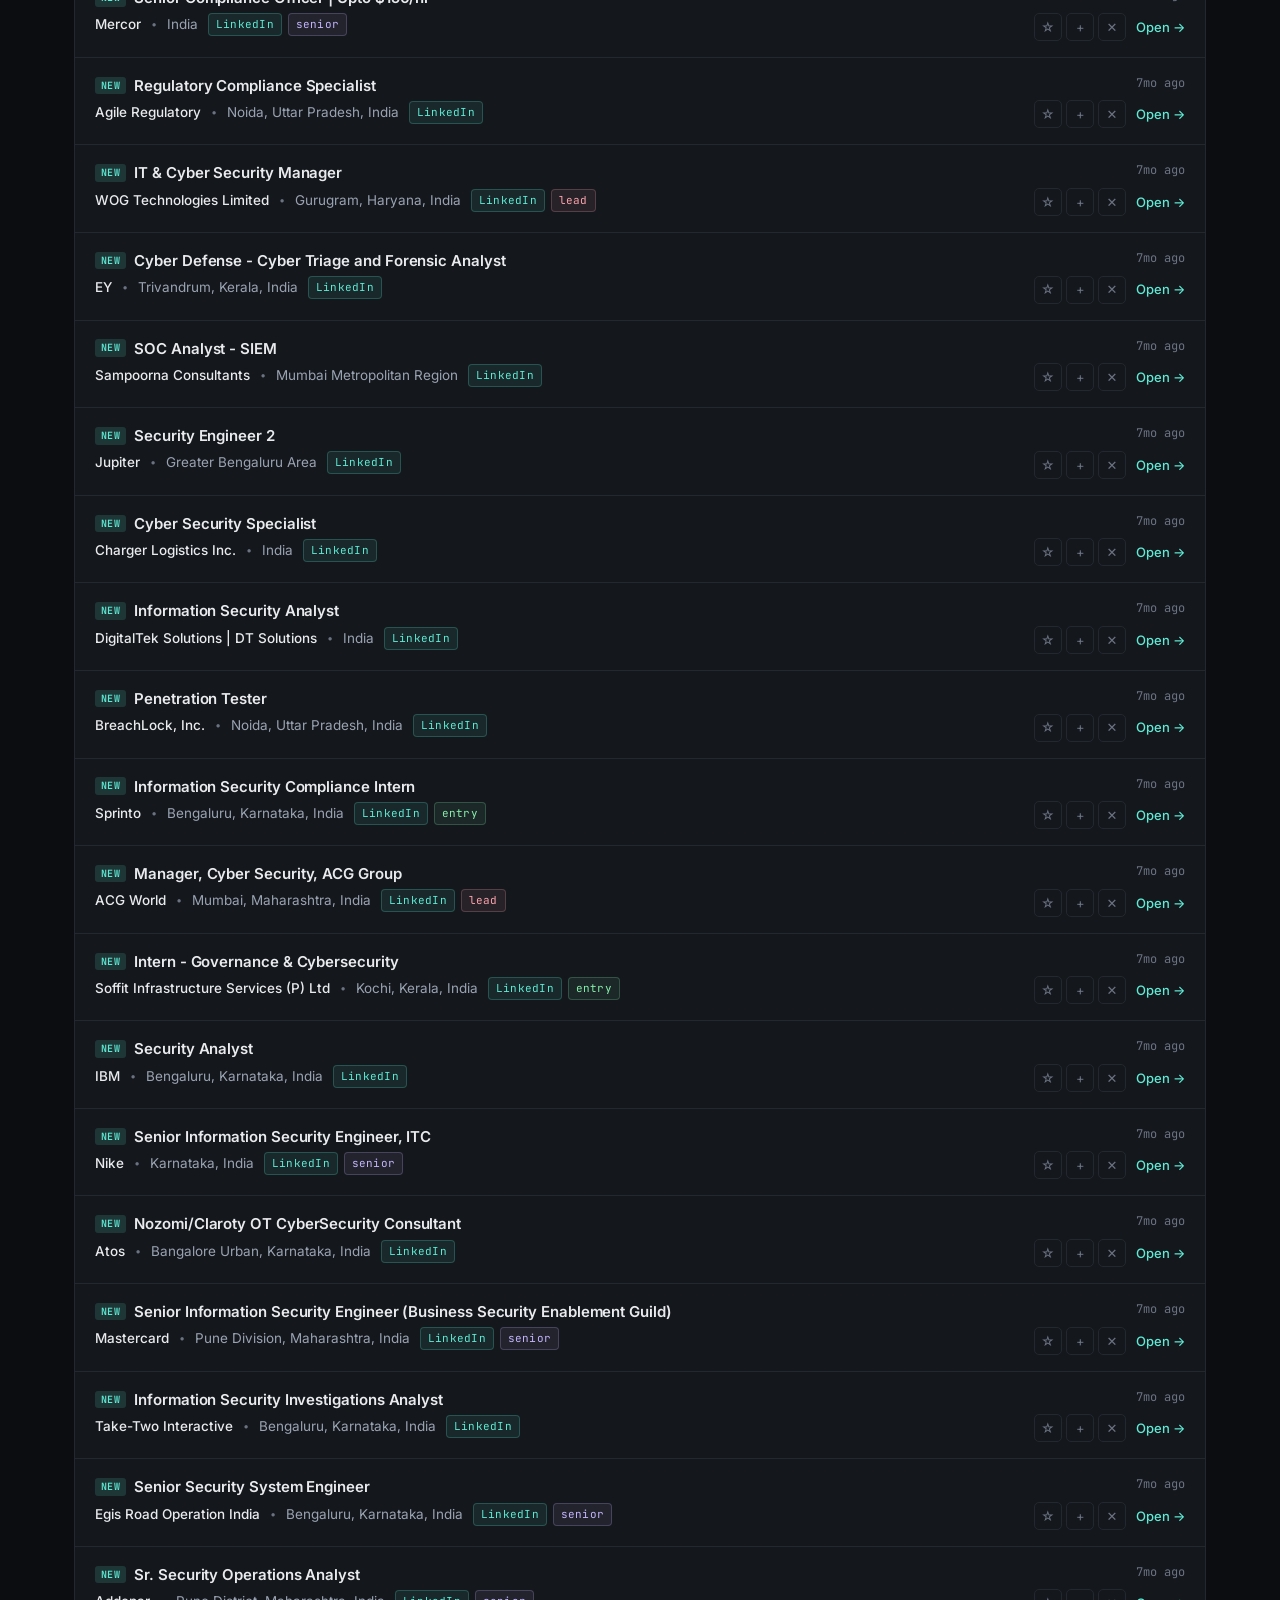
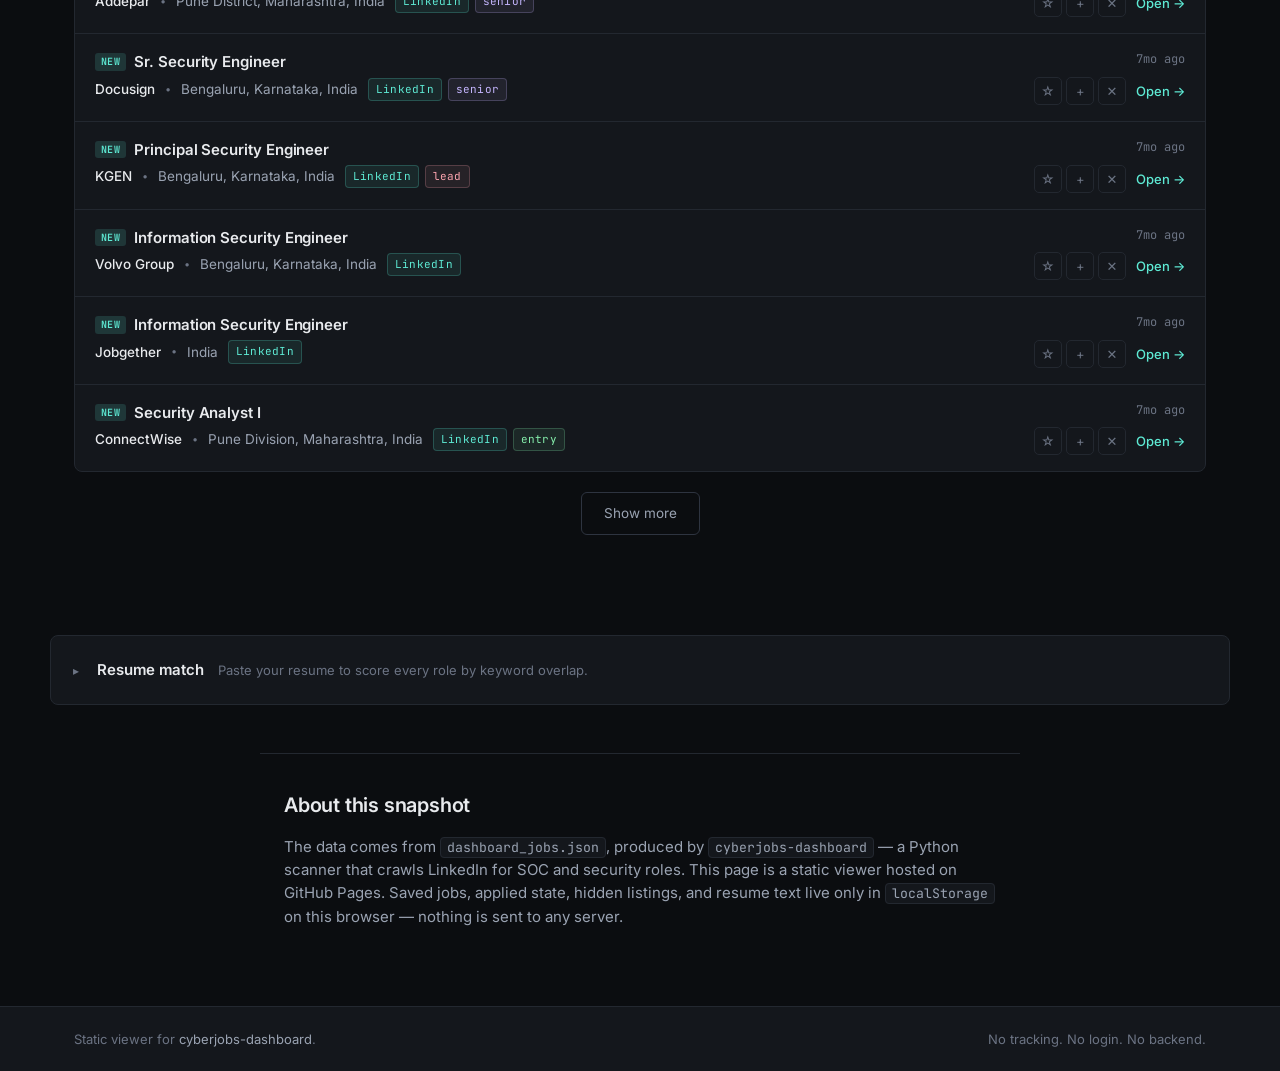
==== commit 10c0c80c: "Remove Render references from deploy banner Replace 'Deploy to Render' button with Fly.io flyctl ins" ====
--- a/index.html
+++ b/index.html
@@ -53,14 +53,15 @@
           <strong>Want login, mandatory CV upload, every-30-min scans across all 8 portals, and email alerts?</strong>
         </div>
         <p class="deploy-banner__body">
-          The full Flask app on <a href="https://github.com/abhiiibabariya-dev/cyberjobs-dashboard/tree/master" rel="noopener">the master branch</a> ships with all of it. Deploy in ~5 minutes:
+          The full Flask app on <a href="https://github.com/abhiiibabariya-dev/cyberjobs-dashboard/tree/master" rel="noopener">the master branch</a> ships with all of it. Deploy on Fly.io (1 GB persistent volume free) or Railway in ~10 minutes:
         </p>
         <div class="deploy-banner__actions">
-          <a class="btn-primary" href="https://render.com/deploy?repo=https://github.com/abhiiibabariya-dev/cyberjobs-dashboard" target="_blank" rel="noopener">Deploy to Render →</a>
+          <a class="btn-primary" href="https://fly.io/docs/hands-on/install-flyctl/" target="_blank" rel="noopener">Get flyctl →</a>
+          <a class="btn-ghost" href="https://railway.app/new" target="_blank" rel="noopener">Try Railway</a>
           <a class="btn-ghost" href="https://github.com/abhiiibabariya-dev/cyberjobs-dashboard/blob/master/DEPLOY.md" target="_blank" rel="noopener">Read DEPLOY.md</a>
           <button class="btn-ghost" type="button" id="deployBannerClose">Dismiss</button>
         </div>
-        <p class="deploy-banner__hint muted">After deploy, paste your URL: <input type="text" id="apiBaseInput" placeholder="https://your-app.onrender.com" class="deploy-banner__input"> <button id="apiBaseSet" type="button" class="link-btn">Connect</button></p>
+        <p class="deploy-banner__hint muted">After deploy, paste your URL: <input type="text" id="apiBaseInput" placeholder="https://your-app.fly.dev" class="deploy-banner__input"> <button id="apiBaseSet" type="button" class="link-btn">Connect</button></p>
       </div>
     </div>
 
